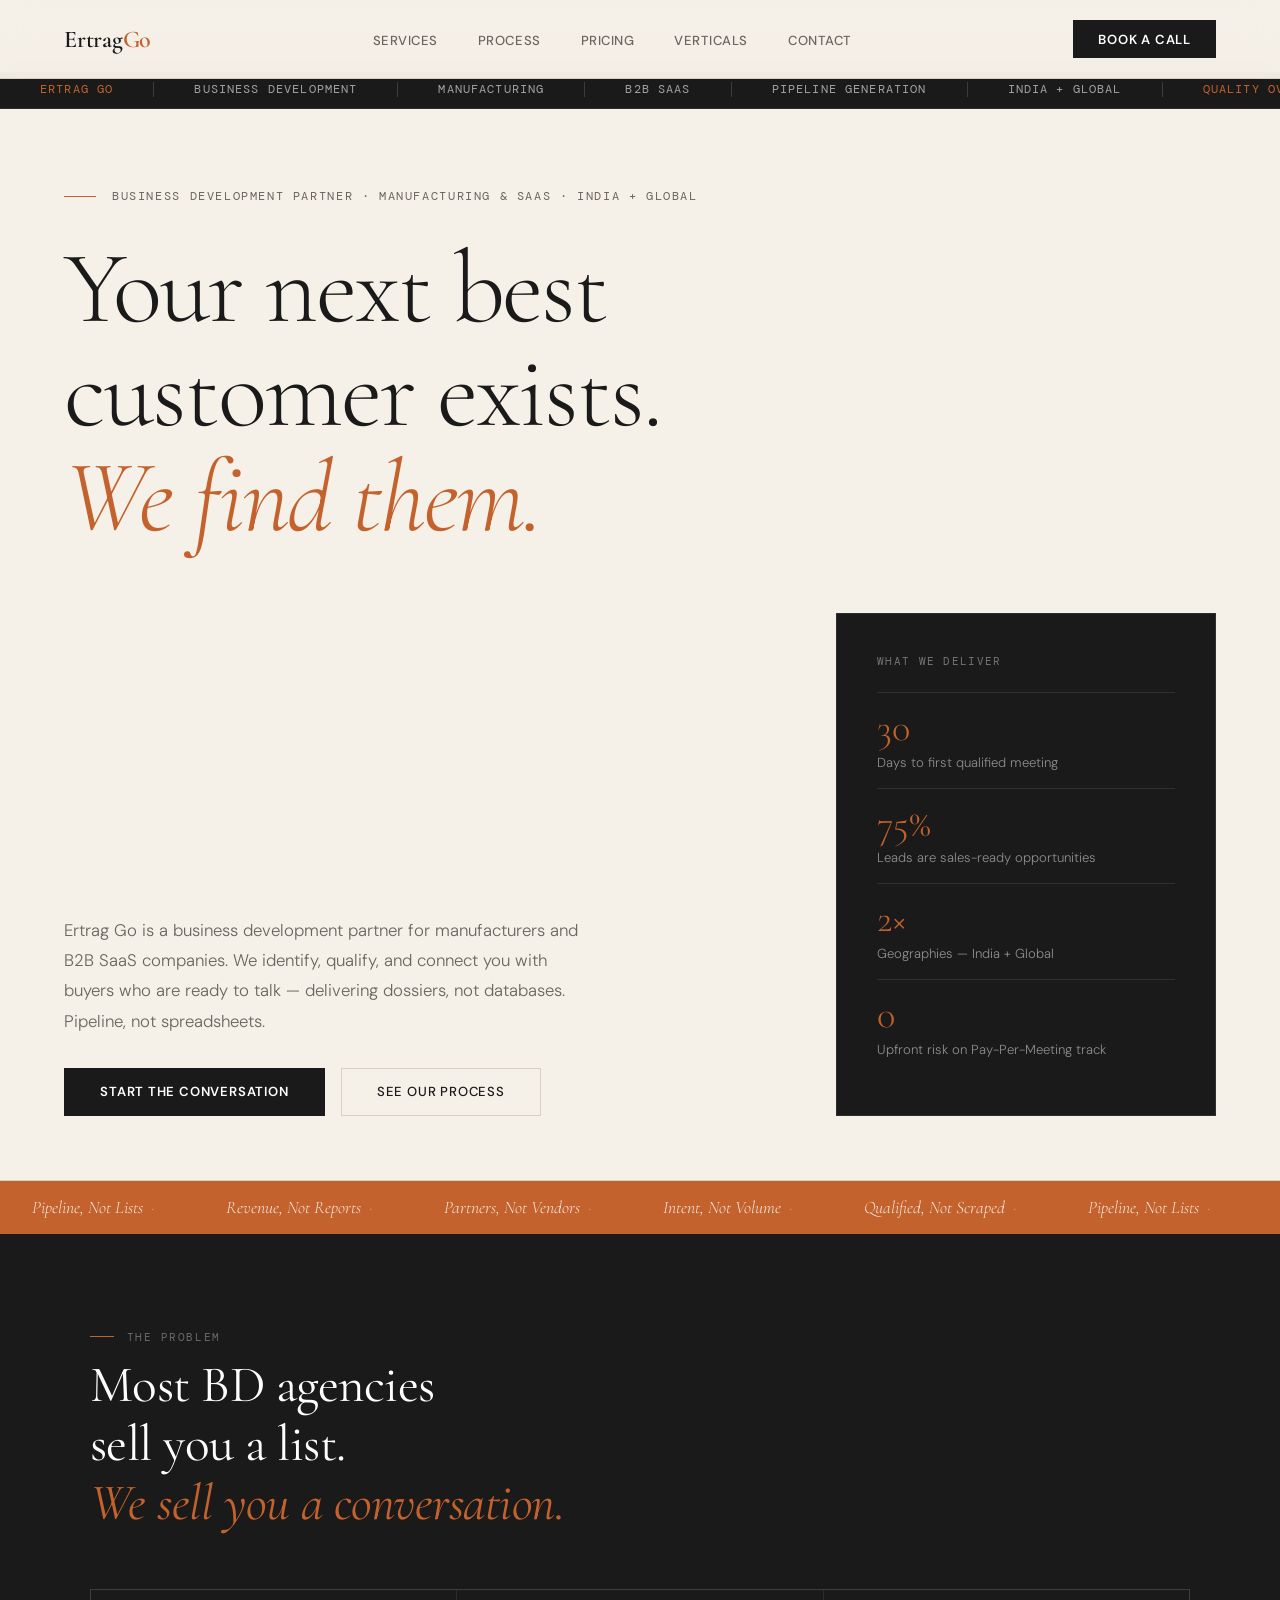
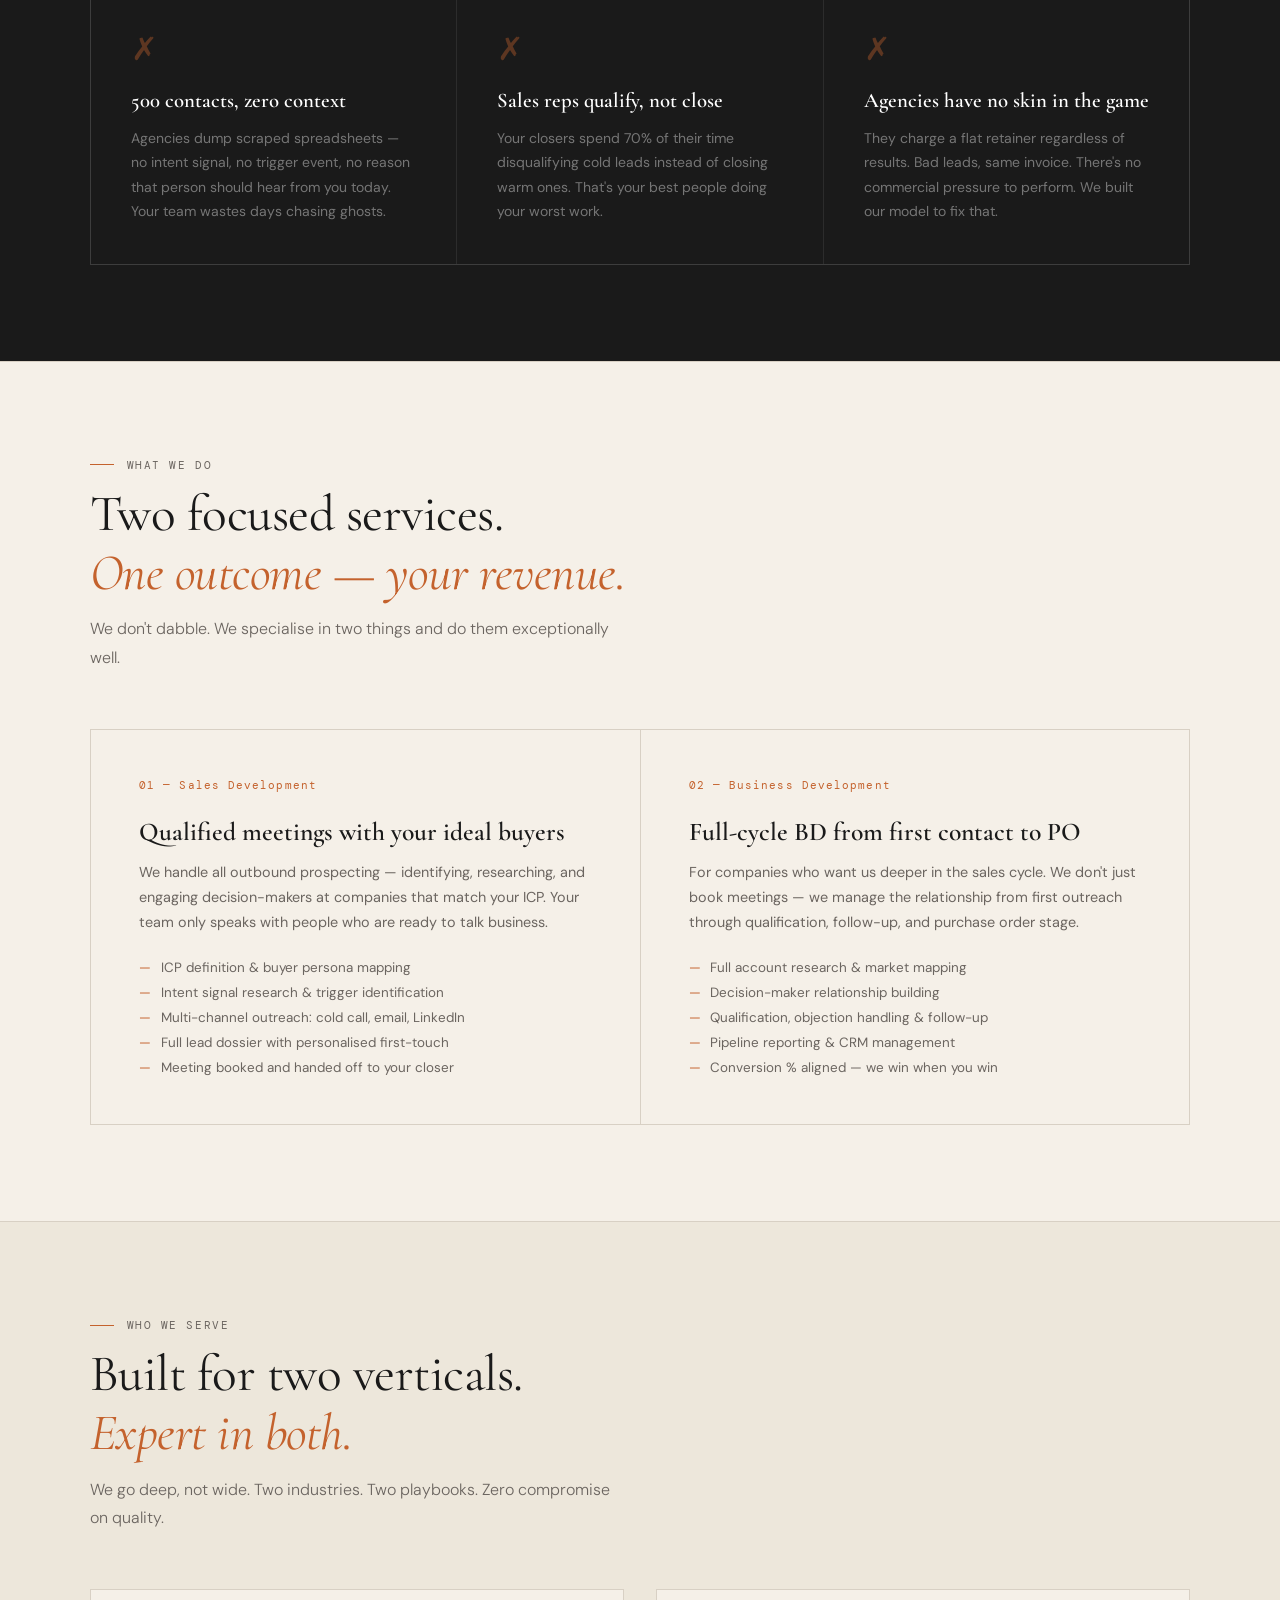
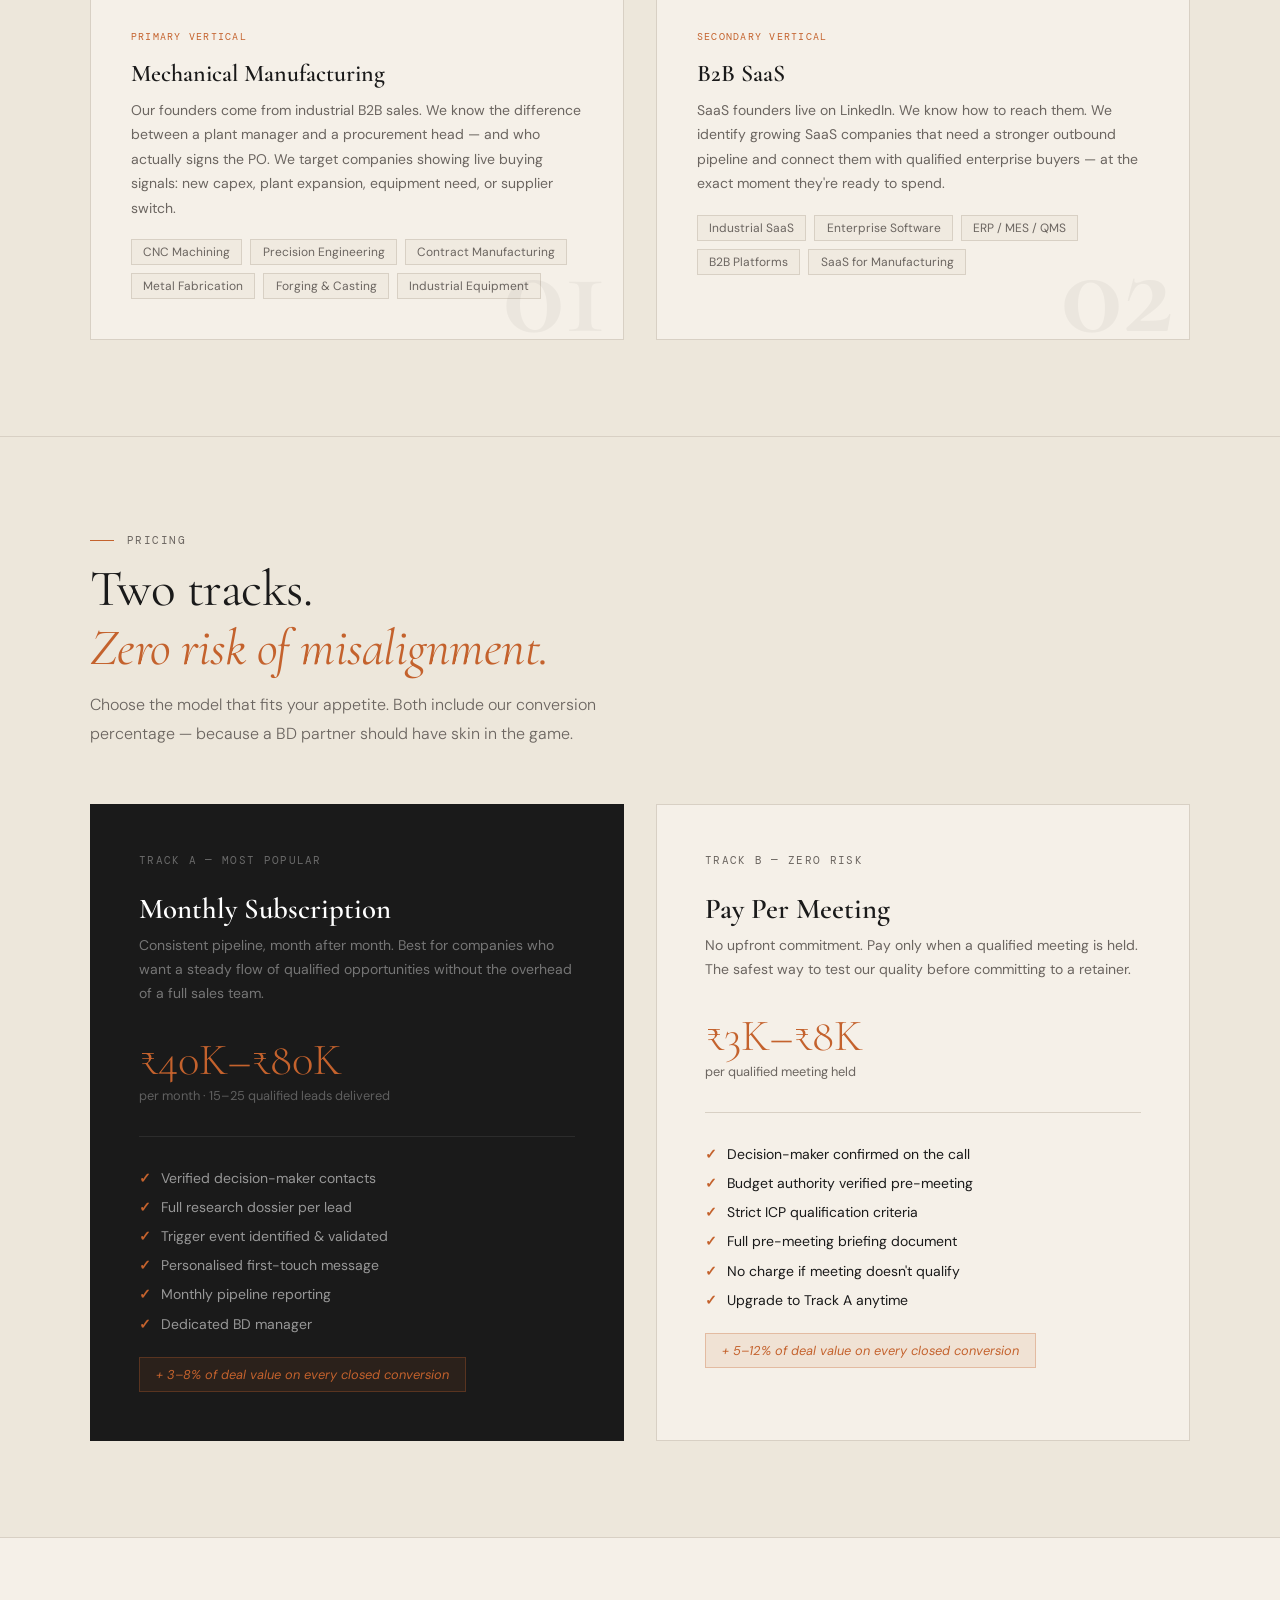
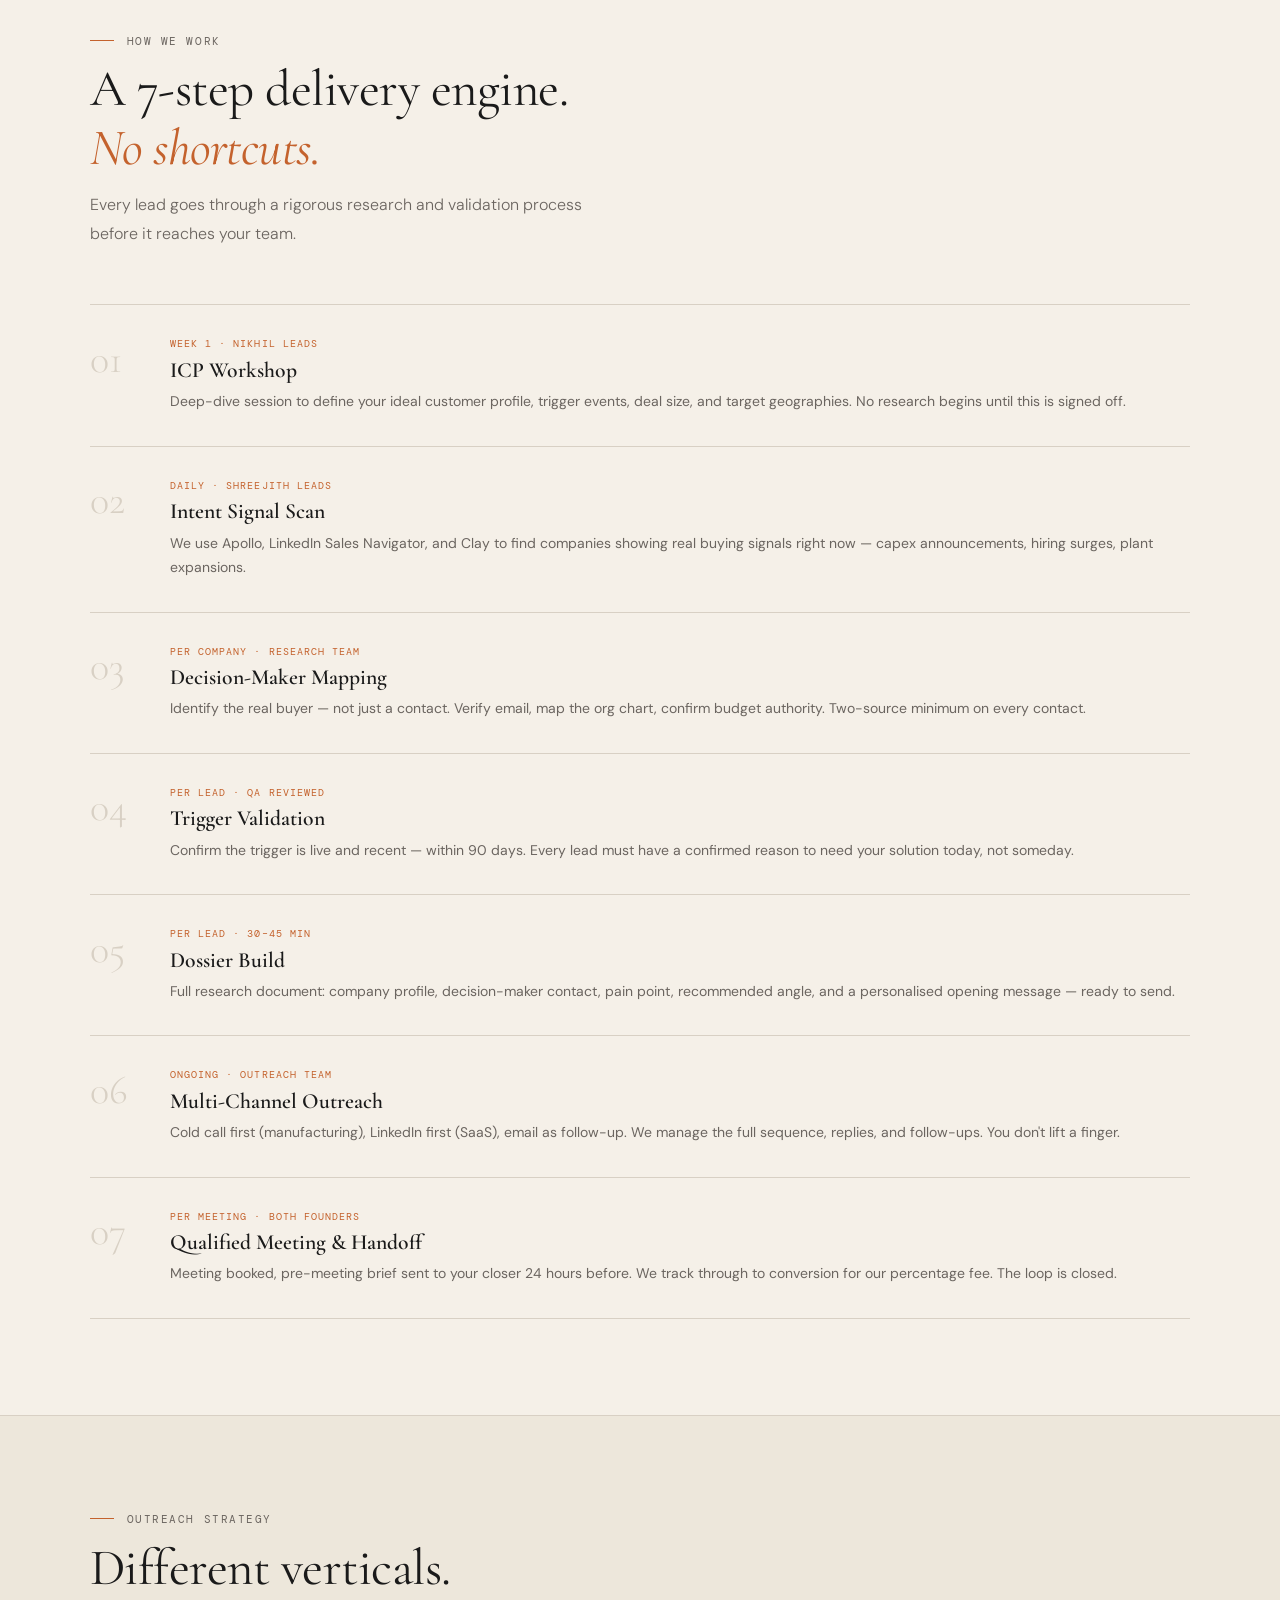
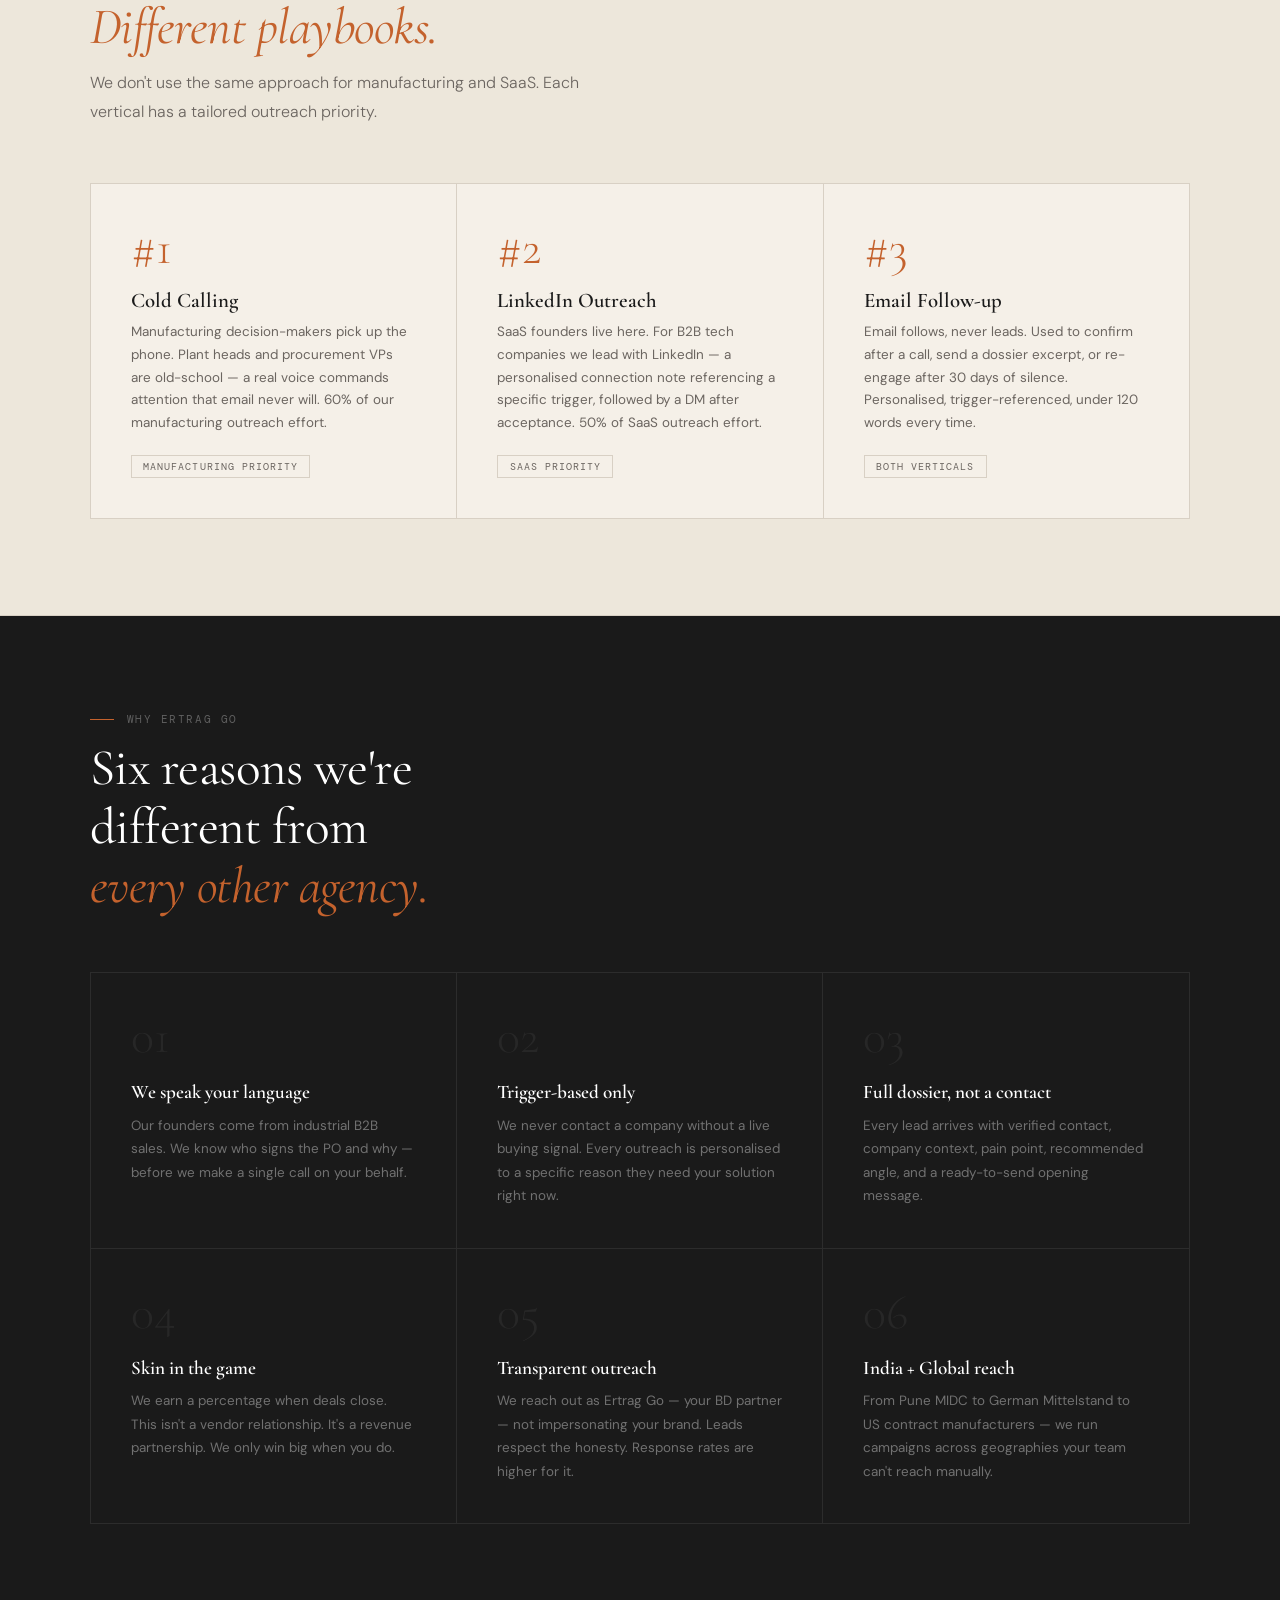
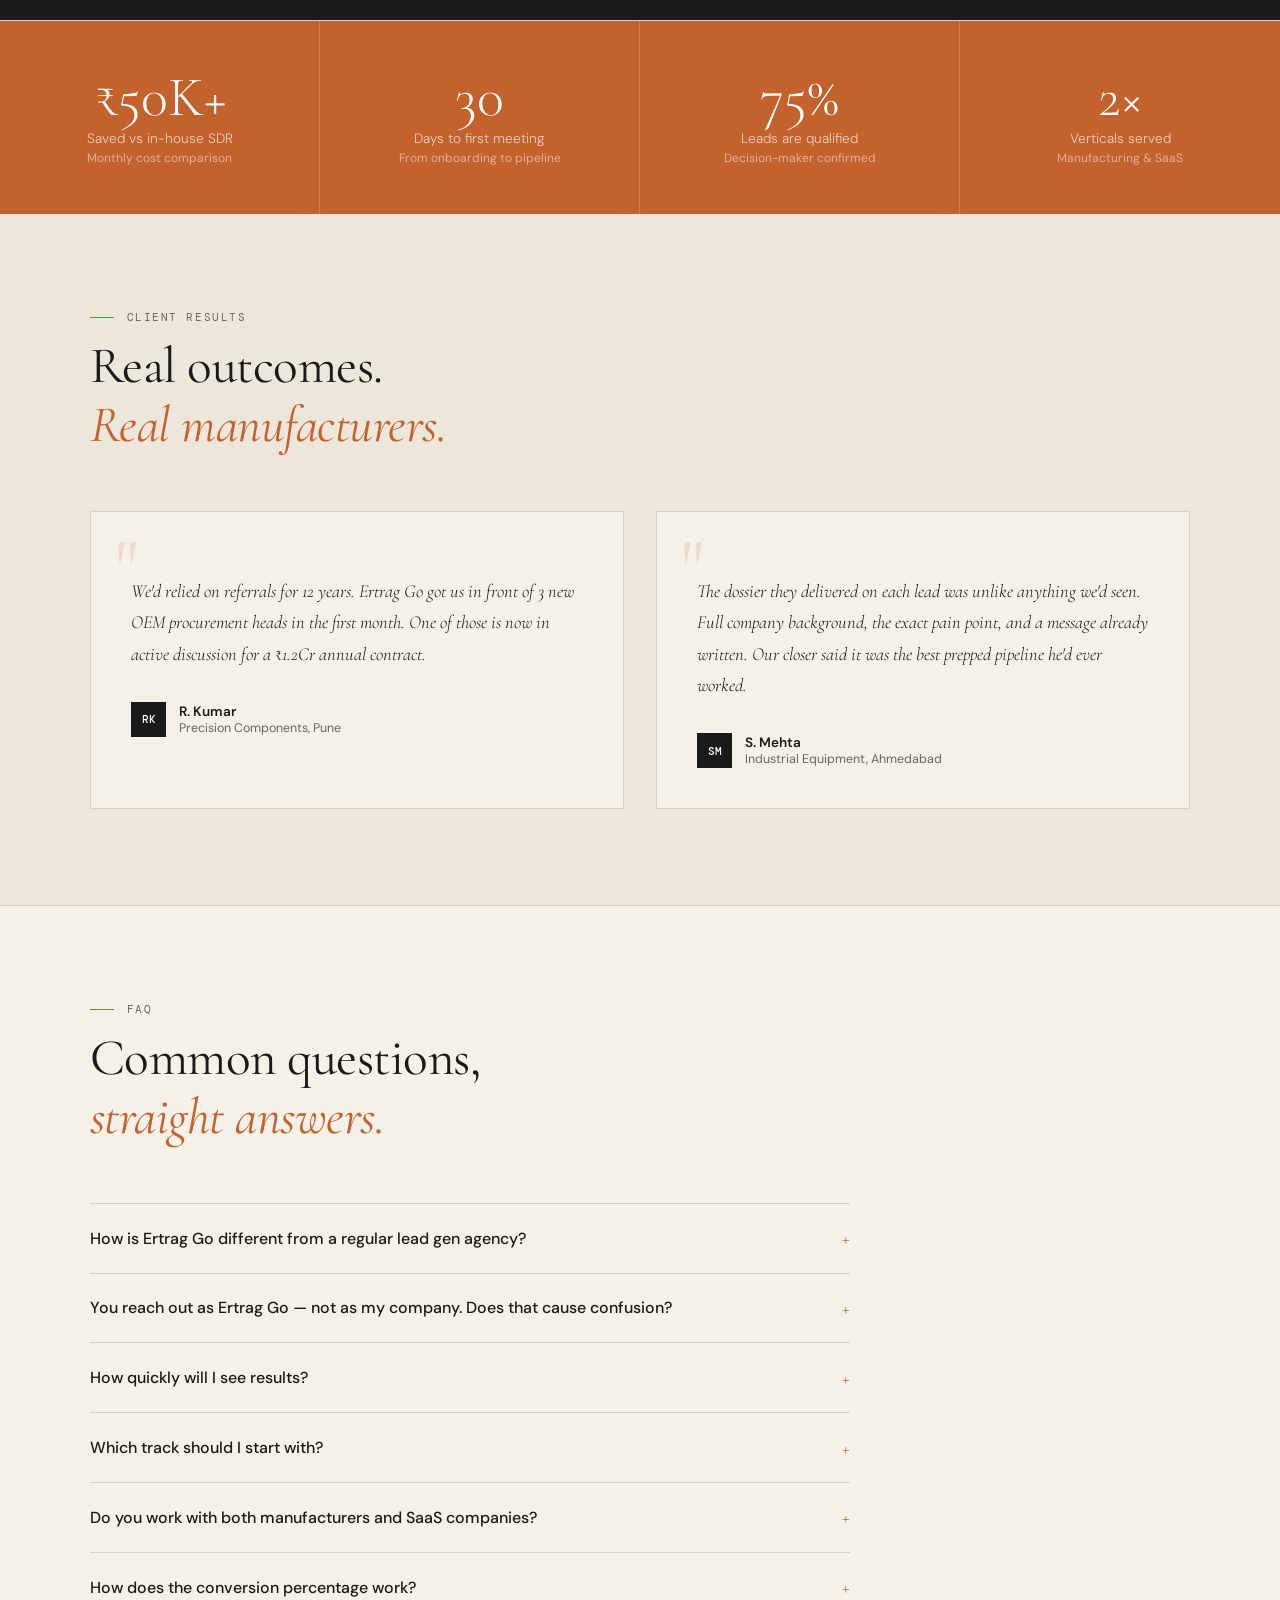
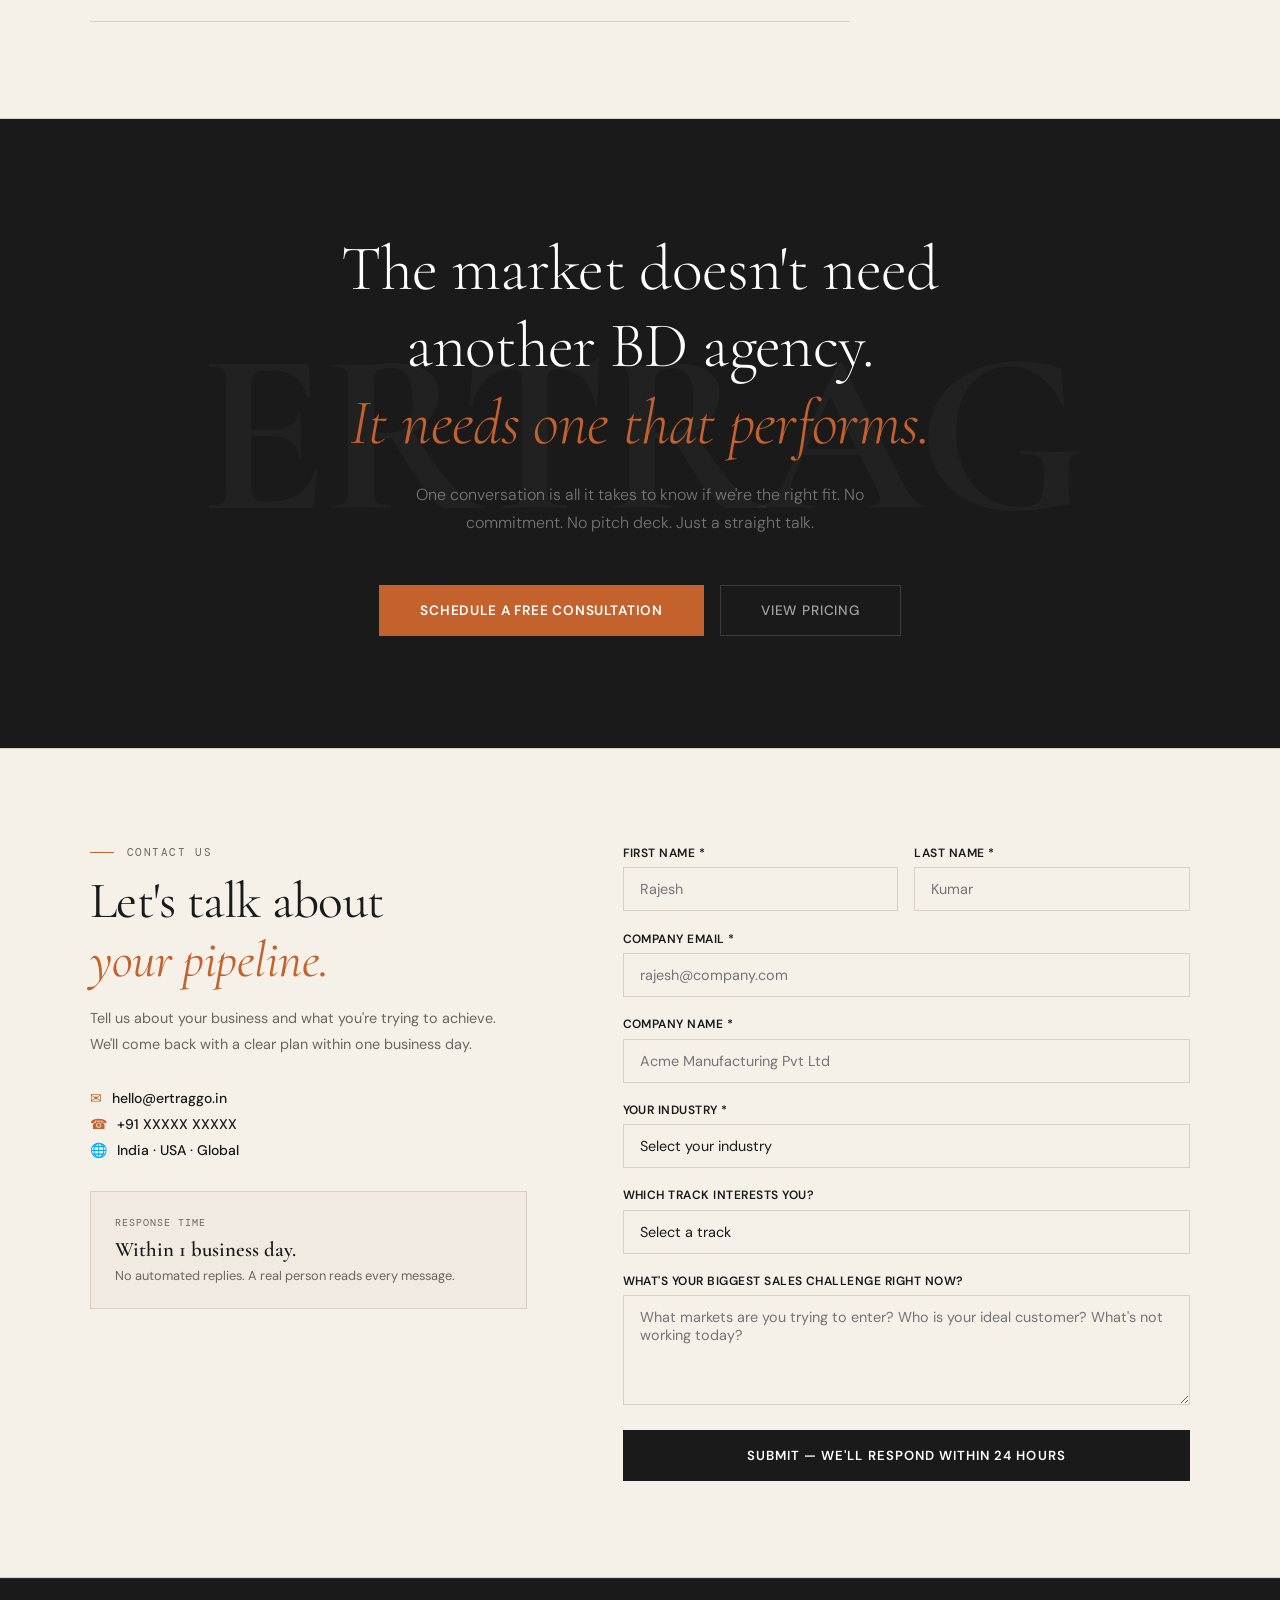
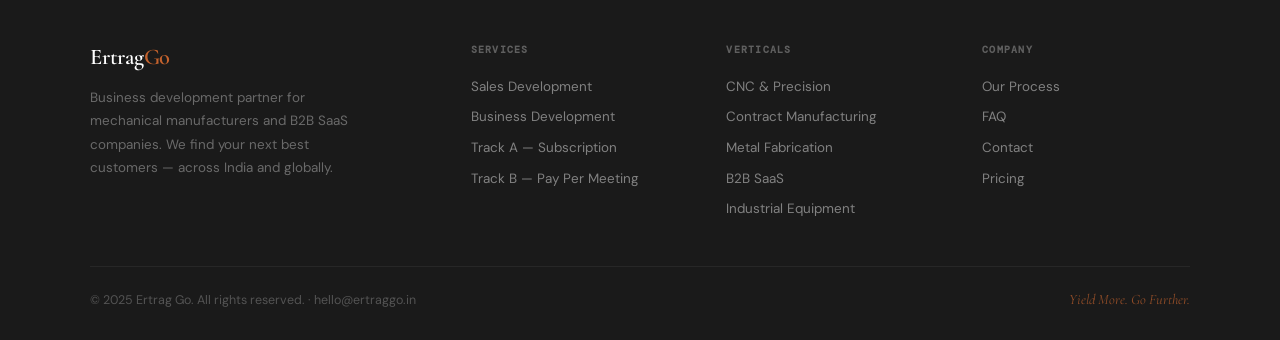
==== index.html @ ca28949e "Add files via upload" ====
<!DOCTYPE html>
<html lang="en">
<head>
<meta charset="UTF-8">
<meta name="viewport" content="width=device-width, initial-scale=1.0">
<title>Ertrag Go — Business Development Partner</title>
<link href="https://fonts.googleapis.com/css2?family=Cormorant+Garamond:ital,wght@0,300;0,400;0,600;0,700;1,300;1,400&family=DM+Sans:wght@300;400;500;600&family=DM+Mono:wght@400;500&display=swap" rel="stylesheet">
<style>
*,*::before,*::after{box-sizing:border-box;margin:0;padding:0}
:root{
  --black:#1A1A1A;
  --amber:#C4622D;
  --amber-lt:#D4753E;
  --cream:#F5F0E8;
  --cream-dk:#EDE7DB;
  --white:#FFFFFF;
  --mid:#6B6560;
  --border:#D8D0C4;
  --border-dk:#2E2E2E;
  --card:#F0EAE0;
}
html{scroll-behavior:smooth;font-size:16px}
body{font-family:'DM Sans',sans-serif;background:var(--cream);color:var(--black);overflow-x:hidden}

/* ── NAV ── */
nav{
  position:fixed;top:0;left:0;right:0;z-index:100;
  display:flex;align-items:center;justify-content:space-between;
  padding:1.25rem 4rem;
  background:rgba(245,240,232,0.96);
  backdrop-filter:blur(16px);
  border-bottom:1px solid var(--border);
}
.logo-mark{
  display:flex;align-items:baseline;gap:0;
  font-family:'Cormorant Garamond',serif;
  font-size:1.5rem;font-weight:600;color:var(--black);
  letter-spacing:-0.01em;text-decoration:none;
}
.logo-mark span{color:var(--amber)}
.nav-links{display:flex;gap:2.5rem;list-style:none}
.nav-links a{
  color:var(--mid);text-decoration:none;
  font-size:0.82rem;font-weight:500;letter-spacing:0.04em;
  text-transform:uppercase;transition:color .2s;
}
.nav-links a:hover{color:var(--black)}
.nav-cta{
  background:var(--black);color:var(--white);
  padding:0.6rem 1.5rem;
  text-decoration:none;font-size:0.82rem;font-weight:600;
  letter-spacing:0.06em;text-transform:uppercase;
  transition:background .2s;border:1px solid var(--black);
}
.nav-cta:hover{background:var(--amber);border-color:var(--amber)}

/* ── TICKER ── */
.ticker{
  background:var(--black);color:var(--white);
  padding:0.65rem 0;margin-top:72px;overflow:hidden;
  border-bottom:1px solid var(--border-dk);
}
.ticker-inner{
  display:flex;gap:0;white-space:nowrap;
  animation:ticker 28s linear infinite;
}
.ticker-item{
  font-family:'DM Mono',monospace;
  font-size:0.72rem;letter-spacing:0.1em;text-transform:uppercase;
  padding:0 2.5rem;color:rgba(255,255,255,0.6);
  border-right:1px solid rgba(255,255,255,0.15);
}
.ticker-item.accent{color:var(--amber)}
@keyframes ticker{from{transform:translateX(0)}to{transform:translateX(-50%)}}

/* ── HERO ── */
.hero{
  min-height:92vh;display:flex;flex-direction:column;justify-content:center;
  padding:5rem 4rem 4rem;position:relative;overflow:hidden;
  border-bottom:1px solid var(--border);
}
.hero-eyebrow{
  font-family:'DM Mono',monospace;
  font-size:0.72rem;letter-spacing:0.14em;text-transform:uppercase;
  color:var(--mid);margin-bottom:2rem;
  display:flex;align-items:center;gap:1rem;
}
.hero-eyebrow::before{content:'';width:2rem;height:1px;background:var(--amber);display:inline-block}
.hero-headline{
  font-family:'Cormorant Garamond',serif;
  font-size:clamp(3.5rem,8vw,7rem);
  font-weight:300;line-height:1.02;
  color:var(--black);letter-spacing:-0.02em;
  max-width:900px;margin-bottom:0;
}
.hero-headline em{
  font-style:italic;color:var(--amber);
}
.hero-headline strong{font-weight:600}
.hero-split{
  display:grid;grid-template-columns:1fr 380px;
  gap:4rem;align-items:flex-end;margin-top:4rem;
}
.hero-sub{
  font-size:1.05rem;color:var(--mid);
  line-height:1.8;font-weight:300;max-width:520px;
}
.hero-actions{display:flex;gap:1rem;flex-wrap:wrap;margin-top:2rem}
.btn-primary{
  background:var(--black);color:var(--white);
  padding:0.9rem 2.2rem;text-decoration:none;
  font-size:0.82rem;font-weight:600;letter-spacing:0.06em;
  text-transform:uppercase;transition:all .2s;
  border:1px solid var(--black);
}
.btn-primary:hover{background:var(--amber);border-color:var(--amber)}
.btn-ghost{
  color:var(--black);padding:0.9rem 2.2rem;
  text-decoration:none;font-size:0.82rem;font-weight:500;
  letter-spacing:0.06em;text-transform:uppercase;
  border:1px solid var(--border);transition:all .2s;
}
.btn-ghost:hover{border-color:var(--black)}
.hero-card{
  background:var(--black);padding:2.5rem;
  border:1px solid var(--border-dk);
}
.hero-card-label{
  font-family:'DM Mono',monospace;
  font-size:0.68rem;letter-spacing:0.12em;
  text-transform:uppercase;color:rgba(255,255,255,0.4);
  margin-bottom:1.5rem;
}
.hero-stat-item{border-top:1px solid rgba(255,255,255,0.1);padding:1rem 0}
.hero-stat-item:first-of-type{border-top:none;padding-top:0}
.stat-n{
  font-family:'Cormorant Garamond',serif;
  font-size:2.4rem;font-weight:300;color:var(--amber);
  line-height:1;display:block;margin-bottom:0.2rem;
}
.stat-l{font-size:0.82rem;color:rgba(255,255,255,0.5);font-weight:300}

/* ── MARQUEE DIVIDER ── */
.marquee-div{
  background:var(--amber);padding:1rem 0;overflow:hidden;
}
.marquee-inner{
  display:flex;gap:0;white-space:nowrap;
  animation:ticker 20s linear infinite;
}
.marquee-item{
  font-family:'Cormorant Garamond',serif;
  font-size:1.1rem;font-weight:300;font-style:italic;
  color:rgba(255,255,255,0.85);
  padding:0 2rem;
}
.marquee-sep{color:rgba(255,255,255,0.4);padding:0 0.5rem}

/* ── SECTION BASE ── */
section{padding:6rem 4rem;border-bottom:1px solid var(--border)}
.section-inner{max-width:1100px;margin:0 auto}
.section-label{
  font-family:'DM Mono',monospace;
  font-size:0.68rem;letter-spacing:0.14em;
  text-transform:uppercase;color:var(--mid);
  margin-bottom:0.8rem;display:flex;align-items:center;gap:0.8rem;
}
.section-label::before{content:'';width:1.5rem;height:1px;background:var(--amber);display:inline-block}
h2{
  font-family:'Cormorant Garamond',serif;
  font-size:clamp(2.2rem,4vw,3.4rem);
  font-weight:400;color:var(--black);
  line-height:1.15;letter-spacing:-0.01em;
}
h2 em{font-style:italic;color:var(--amber)}
.section-sub{
  font-size:1rem;color:var(--mid);line-height:1.8;
  font-weight:300;max-width:540px;margin-top:0.8rem;
}

/* ── PROBLEM ── */
.problem-bg{background:var(--black)}
.problem-bg h2{color:var(--white)}
.problem-bg .section-label{color:rgba(255,255,255,0.35)}
.problem-bg .section-sub{color:rgba(255,255,255,0.45)}
.problem-grid{
  display:grid;grid-template-columns:1fr 1fr 1fr;
  gap:1px;background:rgba(255,255,255,0.08);
  border:1px solid rgba(255,255,255,0.08);
  margin-top:3.5rem;
}
.problem-card{
  background:var(--black);padding:2.5rem;
  transition:background .2s;
}
.problem-card:hover{background:#222}
.problem-x{
  font-family:'Cormorant Garamond',serif;
  font-size:2rem;color:rgba(196,98,45,0.4);
  margin-bottom:1.2rem;display:block;
}
.problem-card h3{
  font-family:'Cormorant Garamond',serif;
  font-size:1.3rem;font-weight:600;color:var(--white);
  margin-bottom:0.8rem;
}
.problem-card p{font-size:0.875rem;color:rgba(255,255,255,0.4);line-height:1.75}

/* ── SERVICES ── */
.services-grid{
  display:grid;grid-template-columns:1fr 1fr;
  gap:1px;background:var(--border);
  border:1px solid var(--border);margin-top:3.5rem;
}
.service-card{
  background:var(--cream);padding:3rem;
  transition:background .2s;cursor:default;
}
.service-card:hover{background:var(--card)}
.svc-num{
  font-family:'DM Mono',monospace;
  font-size:0.68rem;color:var(--amber);
  letter-spacing:0.1em;margin-bottom:1.5rem;display:block;
}
.service-card h3{
  font-family:'Cormorant Garamond',serif;
  font-size:1.6rem;font-weight:600;color:var(--black);
  margin-bottom:0.8rem;
}
.service-card p{font-size:0.9rem;color:var(--mid);line-height:1.75;margin-bottom:1.5rem}
.svc-bullets{list-style:none;display:flex;flex-direction:column;gap:0.5rem}
.svc-bullets li{
  font-size:0.84rem;color:var(--mid);
  display:flex;gap:0.6rem;align-items:flex-start;
}
.svc-bullets li::before{content:'—';color:var(--amber);flex-shrink:0}

/* ── PRICING ── */
.pricing-bg{background:var(--cream-dk)}
.pricing-grid{
  display:grid;grid-template-columns:1fr 1fr;
  gap:2rem;margin-top:3.5rem;
}
.pricing-card{
  border:1px solid var(--border);padding:3rem;
  background:var(--cream);position:relative;
}
.pricing-card.dark{background:var(--black);border-color:var(--black)}
.pricing-label{
  font-family:'DM Mono',monospace;
  font-size:0.68rem;letter-spacing:0.12em;
  text-transform:uppercase;color:var(--mid);
  margin-bottom:1.5rem;display:block;
}
.pricing-card.dark .pricing-label{color:rgba(255,255,255,0.35)}
.pricing-card h3{
  font-family:'Cormorant Garamond',serif;
  font-size:1.8rem;font-weight:600;color:var(--black);
  margin-bottom:0.5rem;
}
.pricing-card.dark h3{color:var(--white)}
.pricing-desc{font-size:0.875rem;color:var(--mid);line-height:1.7;margin-bottom:2rem}
.pricing-card.dark .pricing-desc{color:rgba(255,255,255,0.4)}
.pricing-amt{
  font-family:'Cormorant Garamond',serif;
  font-size:2.8rem;font-weight:300;color:var(--amber);
  margin-bottom:0.25rem;line-height:1;
}
.pricing-unit{font-size:0.8rem;color:var(--mid);margin-bottom:2rem}
.pricing-card.dark .pricing-unit{color:rgba(255,255,255,0.3)}
.pricing-hr{height:1px;background:var(--border);margin:2rem 0}
.pricing-card.dark .pricing-hr{background:rgba(255,255,255,0.08)}
.pricing-features{list-style:none;display:flex;flex-direction:column;gap:0.7rem}
.pricing-features li{
  font-size:0.875rem;display:flex;align-items:flex-start;gap:0.6rem;
  color:var(--black);
}
.pricing-card.dark .pricing-features li{color:rgba(255,255,255,0.55)}
.pricing-features li::before{content:'✓';color:var(--amber);font-weight:700;flex-shrink:0}
.conversion-pill{
  display:inline-block;margin-top:1.5rem;
  padding:0.5rem 1rem;background:rgba(196,98,45,0.1);
  border:1px solid rgba(196,98,45,0.3);
  font-size:0.8rem;color:var(--amber);font-style:italic;
}

/* ── PROCESS ── */
.process-list{margin-top:3.5rem}
.process-item{
  display:grid;grid-template-columns:80px 1fr;
  gap:0;border-top:1px solid var(--border);
  padding:2rem 0;align-items:start;
  transition:background .2s;
}
.process-item:last-child{border-bottom:1px solid var(--border)}
.process-n{
  font-family:'Cormorant Garamond',serif;
  font-size:2.5rem;font-weight:300;color:var(--border);
  line-height:1;padding-top:0.1rem;
}
.process-content h3{
  font-family:'Cormorant Garamond',serif;
  font-size:1.35rem;font-weight:600;color:var(--black);
  margin-bottom:0.4rem;
}
.process-content p{font-size:0.875rem;color:var(--mid);line-height:1.75}
.process-meta{
  font-family:'DM Mono',monospace;
  font-size:0.65rem;letter-spacing:0.1em;text-transform:uppercase;
  color:var(--amber);margin-bottom:0.4rem;display:block;
}

/* ── WHY ── */
.why-bg{background:var(--black)}
.why-grid{
  display:grid;grid-template-columns:repeat(3,1fr);
  gap:0;margin-top:3.5rem;
  border:1px solid rgba(255,255,255,0.08);
}
.why-card{
  padding:2.5rem;border-right:1px solid rgba(255,255,255,0.08);
  border-bottom:1px solid rgba(255,255,255,0.08);
}
.why-card:nth-child(3n){border-right:none}
.why-card:nth-child(n+4){border-bottom:none}
.why-n{
  font-family:'Cormorant Garamond',serif;
  font-size:3rem;font-weight:300;color:rgba(255,255,255,0.06);
  line-height:1;margin-bottom:1.2rem;display:block;
}
.why-card h3{
  font-family:'Cormorant Garamond',serif;
  font-size:1.2rem;font-weight:600;color:var(--white);
  margin-bottom:0.6rem;
}
.why-card p{font-size:0.84rem;color:rgba(255,255,255,0.38);line-height:1.75}

/* ── VERTICALS ── */
.verticals-grid{
  display:grid;grid-template-columns:repeat(2,1fr);
  gap:2rem;margin-top:3.5rem;
}
.vertical-card{
  border:1px solid var(--border);padding:2.5rem;
  background:var(--cream);position:relative;overflow:hidden;
}
.v-tag{
  font-family:'DM Mono',monospace;
  font-size:0.65rem;letter-spacing:0.12em;text-transform:uppercase;
  color:var(--amber);margin-bottom:1rem;display:block;
}
.vertical-card h3{
  font-family:'Cormorant Garamond',serif;
  font-size:1.5rem;font-weight:600;color:var(--black);
  margin-bottom:0.6rem;
}
.vertical-card p{font-size:0.875rem;color:var(--mid);line-height:1.75;margin-bottom:1.2rem}
.v-industries{display:flex;flex-wrap:wrap;gap:0.5rem}
.v-pill{
  font-size:0.75rem;color:var(--mid);
  background:var(--card);padding:0.25rem 0.7rem;
  border:1px solid var(--border);
}
.v-bg-num{
  position:absolute;bottom:-1rem;right:1rem;
  font-family:'Cormorant Garamond',serif;
  font-size:8rem;font-weight:700;color:rgba(0,0,0,0.04);
  line-height:1;pointer-events:none;user-select:none;
}

/* ── STATS ── */
.stats-bg{background:var(--amber)}
.stats-grid{
  display:grid;grid-template-columns:repeat(4,1fr);
  gap:0;
}
.stat-card{
  padding:3rem 2.5rem;border-right:1px solid rgba(255,255,255,0.2);
  text-align:center;
}
.stat-card:last-child{border-right:none}
.big-n{
  font-family:'Cormorant Garamond',serif;
  font-size:3.5rem;font-weight:300;color:var(--white);
  display:block;margin-bottom:0.3rem;line-height:1;
}
.stat-label-w{font-size:0.85rem;color:rgba(255,255,255,0.7);font-weight:300}
.stat-sub-w{font-size:0.75rem;color:rgba(255,255,255,0.5);margin-top:0.2rem}

/* ── OUTREACH ── */
.outreach-grid{
  display:grid;grid-template-columns:repeat(3,1fr);
  gap:1px;background:var(--border);
  border:1px solid var(--border);margin-top:3.5rem;
}
.outreach-card{
  background:var(--cream);padding:2.5rem;
}
.o-rank{
  font-family:'Cormorant Garamond',serif;
  font-size:3rem;font-weight:300;color:var(--amber);
  line-height:1;margin-bottom:1rem;display:block;
}
.outreach-card h3{
  font-family:'Cormorant Garamond',serif;
  font-size:1.3rem;font-weight:600;color:var(--black);
  margin-bottom:0.5rem;
}
.outreach-card p{font-size:0.84rem;color:var(--mid);line-height:1.7;margin-bottom:1.2rem}
.o-tag{
  display:inline-block;
  font-family:'DM Mono',monospace;font-size:0.65rem;
  letter-spacing:0.1em;text-transform:uppercase;
  padding:0.25rem 0.7rem;border:1px solid var(--border);
  color:var(--mid);margin-top:auto;
}

/* ── TESTIMONIALS ── */
.testi-bg{background:var(--cream-dk)}
.testi-grid{
  display:grid;grid-template-columns:1fr 1fr;
  gap:2rem;margin-top:3.5rem;
}
.testi-card{
  background:var(--cream);border:1px solid var(--border);
  padding:2.5rem;position:relative;
}
.quote-mark{
  font-family:'Cormorant Garamond',serif;
  font-size:5rem;color:var(--amber);opacity:0.15;
  position:absolute;top:1rem;left:1.5rem;
  line-height:1;pointer-events:none;
}
.testi-text{
  font-family:'Cormorant Garamond',serif;
  font-size:1.15rem;font-weight:300;font-style:italic;
  color:var(--black);line-height:1.7;
  padding-top:1.5rem;
}
.testi-author{margin-top:2rem;display:flex;align-items:center;gap:0.8rem}
.author-init{
  width:2.2rem;height:2.2rem;
  background:var(--black);color:var(--white);
  display:flex;align-items:center;justify-content:center;
  font-family:'DM Mono',monospace;font-size:0.7rem;font-weight:500;
}
.author-name{font-size:0.85rem;font-weight:600;color:var(--black)}
.author-co{font-size:0.78rem;color:var(--mid)}

/* ── FAQ ── */
.faq-list{margin-top:3.5rem;max-width:760px}
details.faq{border-top:1px solid var(--border)}
details.faq:last-of-type{border-bottom:1px solid var(--border)}
summary.faq-q{
  padding:1.4rem 0;font-size:1rem;font-weight:500;
  color:var(--black);cursor:pointer;
  display:flex;justify-content:space-between;align-items:center;
  list-style:none;gap:1rem;
}
summary.faq-q::-webkit-details-marker{display:none}
summary.faq-q::after{
  content:'+';font-size:1.2rem;color:var(--amber);flex-shrink:0;
  font-family:'Cormorant Garamond',serif;font-weight:300;
}
details[open] summary.faq-q::after{content:'−'}
.faq-a{font-size:0.875rem;color:var(--mid);line-height:1.8;padding-bottom:1.5rem}

/* ── CTA ── */
.cta-section{
  background:var(--black);padding:7rem 4rem;
  text-align:center;position:relative;overflow:hidden;
}
.cta-section::before{
  content:'ERTRAG';
  font-family:'Cormorant Garamond',serif;
  font-size:clamp(8rem,18vw,20rem);font-weight:700;
  color:rgba(255,255,255,0.03);
  position:absolute;top:50%;left:50%;
  transform:translate(-50%,-50%);
  white-space:nowrap;pointer-events:none;letter-spacing:-0.02em;
}
.cta-section h2{
  font-family:'Cormorant Garamond',serif;
  font-size:clamp(2.5rem,5vw,4rem);
  font-weight:300;color:var(--white);
  line-height:1.2;position:relative;
}
.cta-section h2 em{color:var(--amber);font-style:italic}
.cta-sub{
  font-size:1rem;color:rgba(255,255,255,0.4);
  margin:1.2rem auto 0;max-width:500px;
  font-weight:300;line-height:1.75;position:relative;
}
.cta-actions{
  display:flex;justify-content:center;gap:1rem;
  margin-top:3rem;flex-wrap:wrap;position:relative;
}
.btn-amber{
  background:var(--amber);color:var(--white);
  padding:1rem 2.5rem;text-decoration:none;
  font-size:0.85rem;font-weight:600;letter-spacing:0.06em;
  text-transform:uppercase;transition:background .2s;
  border:1px solid var(--amber);
}
.btn-amber:hover{background:var(--amber-lt);border-color:var(--amber-lt)}
.btn-ghost-w{
  color:rgba(255,255,255,0.6);padding:1rem 2.5rem;
  text-decoration:none;font-size:0.85rem;font-weight:500;
  letter-spacing:0.06em;text-transform:uppercase;
  border:1px solid rgba(255,255,255,0.15);transition:all .2s;
}
.btn-ghost-w:hover{border-color:rgba(255,255,255,0.4);color:var(--white)}

/* ── CONTACT ── */
.contact-section{padding:6rem 4rem}
.contact-grid{display:grid;grid-template-columns:1fr 1.3fr;gap:6rem;max-width:1100px;margin:0 auto}
.contact-info h2{margin-bottom:1rem}
.contact-info p{font-size:0.9rem;color:var(--mid);line-height:1.8;margin-bottom:2rem}
.contact-detail{
  display:flex;align-items:center;gap:0.6rem;
  font-size:0.875rem;color:var(--black);
  margin-bottom:0.5rem;font-weight:500;
  text-decoration:none;
}
.contact-detail span{color:var(--amber)}
.form-group{margin-bottom:1.2rem}
.form-group label{
  display:block;font-size:0.75rem;font-weight:600;
  color:var(--black);margin-bottom:0.4rem;
  letter-spacing:0.04em;text-transform:uppercase;
}
.form-group input,
.form-group select,
.form-group textarea{
  width:100%;padding:0.75rem 1rem;
  border:1px solid var(--border);background:var(--cream);
  font-family:'DM Sans',sans-serif;font-size:0.9rem;
  color:var(--black);outline:none;
  transition:border-color .2s;border-radius:0;
  appearance:none;
}
.form-group input:focus,
.form-group select:focus,
.form-group textarea:focus{border-color:var(--amber)}
.form-row{display:grid;grid-template-columns:1fr 1fr;gap:1rem}
.form-group textarea{resize:vertical;min-height:110px}
.form-submit{
  width:100%;padding:1rem;
  background:var(--black);color:var(--white);
  border:1px solid var(--black);
  font-family:'DM Sans',sans-serif;
  font-size:0.82rem;font-weight:600;
  letter-spacing:0.08em;text-transform:uppercase;
  cursor:pointer;transition:all .2s;
}
.form-submit:hover{background:var(--amber);border-color:var(--amber)}

/* ── FOOTER ── */
footer{
  background:var(--black);
  border-top:1px solid var(--border-dk);
  padding:4rem 4rem 2rem;
}
.footer-grid{display:grid;grid-template-columns:1.6fr 1fr 1fr 1fr;gap:3rem;max-width:1100px;margin:0 auto}
.footer-brand .logo-mark{color:var(--white);font-size:1.4rem}
.footer-brand p{font-size:0.84rem;color:rgba(255,255,255,0.35);line-height:1.75;margin-top:1rem;max-width:260px}
.footer-col h4{
  font-family:'DM Mono',monospace;
  font-size:0.65rem;letter-spacing:0.12em;text-transform:uppercase;
  color:rgba(255,255,255,0.3);margin-bottom:1.2rem;
}
.footer-col ul{list-style:none;display:flex;flex-direction:column;gap:0.6rem}
.footer-col a{color:rgba(255,255,255,0.45);text-decoration:none;font-size:0.84rem;transition:color .2s}
.footer-col a:hover{color:var(--white)}
.footer-bottom{
  max-width:1100px;margin:3rem auto 0;
  padding-top:1.5rem;border-top:1px solid rgba(255,255,255,0.06);
  display:flex;justify-content:space-between;align-items:center;
}
.footer-bottom p{font-size:0.78rem;color:rgba(255,255,255,0.25)}
.footer-tagline{
  font-family:'Cormorant Garamond',serif;
  font-size:0.9rem;font-style:italic;color:var(--amber);
  opacity:0.7;
}

/* ── RESPONSIVE ── */
@media(max-width:900px){
  nav{padding:1rem 1.5rem}
  .nav-links{display:none}
  section,.hero,.cta-section,.contact-section,footer{padding-left:1.5rem;padding-right:1.5rem}
  .hero-split,.services-grid,.pricing-grid,.outreach-grid,.testi-grid,.verticals-grid,.contact-grid{grid-template-columns:1fr}
  .why-grid,.problem-grid{grid-template-columns:1fr}
  .stats-grid{grid-template-columns:1fr 1fr}
  .footer-grid{grid-template-columns:1fr 1fr}
  .form-row{grid-template-columns:1fr}
  .hero-headline{font-size:clamp(2.5rem,10vw,4rem)}
}

/* ── SCROLL ANIMATIONS ── */
.reveal{opacity:0;transform:translateY(20px);transition:opacity .7s ease,transform .7s ease}
.reveal.visible{opacity:1;transform:none}
</style>
</head>
<body>

<!-- NAV -->
<nav>
  <a class="logo-mark" href="#">Ertrag<span>Go</span></a>
  <ul class="nav-links">
    <li><a href="#services">Services</a></li>
    <li><a href="#process">Process</a></li>
    <li><a href="#pricing">Pricing</a></li>
    <li><a href="#verticals">Verticals</a></li>
    <li><a href="#contact">Contact</a></li>
  </ul>
  <a href="#contact" class="nav-cta">Book a Call</a>
</nav>

<!-- TICKER -->
<div class="ticker">
  <div class="ticker-inner" aria-hidden="true">
    <span class="ticker-item accent">Ertrag Go</span>
    <span class="ticker-item">Business Development</span>
    <span class="ticker-item">Manufacturing</span>
    <span class="ticker-item">B2B SaaS</span>
    <span class="ticker-item">Pipeline Generation</span>
    <span class="ticker-item">India + Global</span>
    <span class="ticker-item accent">Quality over Quantity</span>
    <span class="ticker-item">Qualified Meetings</span>
    <span class="ticker-item">Intent-Verified Leads</span>
    <span class="ticker-item">Revenue Partners</span>
    <span class="ticker-item accent">Ertrag Go</span>
    <span class="ticker-item">Business Development</span>
    <span class="ticker-item">Manufacturing</span>
    <span class="ticker-item">B2B SaaS</span>
    <span class="ticker-item">Pipeline Generation</span>
    <span class="ticker-item">India + Global</span>
    <span class="ticker-item accent">Quality over Quantity</span>
    <span class="ticker-item">Qualified Meetings</span>
    <span class="ticker-item">Intent-Verified Leads</span>
    <span class="ticker-item">Revenue Partners</span>
  </div>
</div>

<!-- HERO -->
<section class="hero" id="home">
  <div class="hero-eyebrow">Business Development Partner · Manufacturing & SaaS · India + Global</div>
  <h1 class="hero-headline">
    Your next best<br>
    customer exists.<br>
    <em>We find them.</em>
  </h1>
  <div class="hero-split">
    <div>
      <p class="hero-sub">Ertrag Go is a business development partner for manufacturers and B2B SaaS companies. We identify, qualify, and connect you with buyers who are ready to talk — delivering dossiers, not databases. Pipeline, not spreadsheets.</p>
      <div class="hero-actions">
        <a href="#contact" class="btn-primary">Start the Conversation</a>
        <a href="#process" class="btn-ghost">See Our Process</a>
      </div>
    </div>
    <div class="hero-card">
      <div class="hero-card-label">What we deliver</div>
      <div class="hero-stat-item">
        <span class="stat-n">30</span>
        <span class="stat-l">Days to first qualified meeting</span>
      </div>
      <div class="hero-stat-item">
        <span class="stat-n">75%</span>
        <span class="stat-l">Leads are sales-ready opportunities</span>
      </div>
      <div class="hero-stat-item">
        <span class="stat-n">2×</span>
        <span class="stat-l">Geographies — India + Global</span>
      </div>
      <div class="hero-stat-item">
        <span class="stat-n">0</span>
        <span class="stat-l">Upfront risk on Pay-Per-Meeting track</span>
      </div>
    </div>
  </div>
</section>

<!-- MARQUEE -->
<div class="marquee-div" aria-hidden="true">
  <div class="marquee-inner">
    <span class="marquee-item">Pipeline, Not Lists<span class="marquee-sep">·</span></span>
    <span class="marquee-item">Revenue, Not Reports<span class="marquee-sep">·</span></span>
    <span class="marquee-item">Partners, Not Vendors<span class="marquee-sep">·</span></span>
    <span class="marquee-item">Intent, Not Volume<span class="marquee-sep">·</span></span>
    <span class="marquee-item">Qualified, Not Scraped<span class="marquee-sep">·</span></span>
    <span class="marquee-item">Pipeline, Not Lists<span class="marquee-sep">·</span></span>
    <span class="marquee-item">Revenue, Not Reports<span class="marquee-sep">·</span></span>
    <span class="marquee-item">Partners, Not Vendors<span class="marquee-sep">·</span></span>
    <span class="marquee-item">Intent, Not Volume<span class="marquee-sep">·</span></span>
    <span class="marquee-item">Qualified, Not Scraped<span class="marquee-sep">·</span></span>
  </div>
</div>

<!-- PROBLEM -->
<section class="problem-bg">
  <div class="section-inner reveal">
    <div class="section-label">The Problem</div>
    <h2>Most BD agencies<br>sell you a list.<br><em>We sell you a conversation.</em></h2>
    <div class="problem-grid" style="margin-top:3.5rem">
      <div class="problem-card">
        <span class="problem-x">✗</span>
        <h3>500 contacts, zero context</h3>
        <p>Agencies dump scraped spreadsheets — no intent signal, no trigger event, no reason that person should hear from you today. Your team wastes days chasing ghosts.</p>
      </div>
      <div class="problem-card">
        <span class="problem-x">✗</span>
        <h3>Sales reps qualify, not close</h3>
        <p>Your closers spend 70% of their time disqualifying cold leads instead of closing warm ones. That's your best people doing your worst work.</p>
      </div>
      <div class="problem-card">
        <span class="problem-x">✗</span>
        <h3>Agencies have no skin in the game</h3>
        <p>They charge a flat retainer regardless of results. Bad leads, same invoice. There's no commercial pressure to perform. We built our model to fix that.</p>
      </div>
    </div>
  </div>
</section>

<!-- SERVICES -->
<section id="services">
  <div class="section-inner reveal">
    <div class="section-label">What We Do</div>
    <h2>Two focused services.<br><em>One outcome — your revenue.</em></h2>
    <p class="section-sub">We don't dabble. We specialise in two things and do them exceptionally well.</p>
    <div class="services-grid">
      <div class="service-card">
        <span class="svc-num">01 — Sales Development</span>
        <h3>Qualified meetings with your ideal buyers</h3>
        <p>We handle all outbound prospecting — identifying, researching, and engaging decision-makers at companies that match your ICP. Your team only speaks with people who are ready to talk business.</p>
        <ul class="svc-bullets">
          <li>ICP definition & buyer persona mapping</li>
          <li>Intent signal research & trigger identification</li>
          <li>Multi-channel outreach: cold call, email, LinkedIn</li>
          <li>Full lead dossier with personalised first-touch</li>
          <li>Meeting booked and handed off to your closer</li>
        </ul>
      </div>
      <div class="service-card">
        <span class="svc-num">02 — Business Development</span>
        <h3>Full-cycle BD from first contact to PO</h3>
        <p>For companies who want us deeper in the sales cycle. We don't just book meetings — we manage the relationship from first outreach through qualification, follow-up, and purchase order stage.</p>
        <ul class="svc-bullets">
          <li>Full account research & market mapping</li>
          <li>Decision-maker relationship building</li>
          <li>Qualification, objection handling & follow-up</li>
          <li>Pipeline reporting & CRM management</li>
          <li>Conversion % aligned — we win when you win</li>
        </ul>
      </div>
    </div>
  </div>
</section>

<!-- VERTICALS -->
<section id="verticals" style="background:var(--cream-dk)">
  <div class="section-inner reveal">
    <div class="section-label">Who We Serve</div>
    <h2>Built for two verticals.<br><em>Expert in both.</em></h2>
    <p class="section-sub">We go deep, not wide. Two industries. Two playbooks. Zero compromise on quality.</p>
    <div class="verticals-grid">
      <div class="vertical-card">
        <span class="v-tag">Primary Vertical</span>
        <h3>Mechanical Manufacturing</h3>
        <p>Our founders come from industrial B2B sales. We know the difference between a plant manager and a procurement head — and who actually signs the PO. We target companies showing live buying signals: new capex, plant expansion, equipment need, or supplier switch.</p>
        <div class="v-industries">
          <span class="v-pill">CNC Machining</span>
          <span class="v-pill">Precision Engineering</span>
          <span class="v-pill">Contract Manufacturing</span>
          <span class="v-pill">Metal Fabrication</span>
          <span class="v-pill">Forging & Casting</span>
          <span class="v-pill">Industrial Equipment</span>
        </div>
        <span class="v-bg-num">01</span>
      </div>
      <div class="vertical-card">
        <span class="v-tag">Secondary Vertical</span>
        <h3>B2B SaaS</h3>
        <p>SaaS founders live on LinkedIn. We know how to reach them. We identify growing SaaS companies that need a stronger outbound pipeline and connect them with qualified enterprise buyers — at the exact moment they're ready to spend.</p>
        <div class="v-industries">
          <span class="v-pill">Industrial SaaS</span>
          <span class="v-pill">Enterprise Software</span>
          <span class="v-pill">ERP / MES / QMS</span>
          <span class="v-pill">B2B Platforms</span>
          <span class="v-pill">SaaS for Manufacturing</span>
        </div>
        <span class="v-bg-num">02</span>
      </div>
    </div>
  </div>
</section>

<!-- PRICING -->
<section class="pricing-bg" id="pricing">
  <div class="section-inner reveal">
    <div class="section-label">Pricing</div>
    <h2>Two tracks.<br><em>Zero risk of misalignment.</em></h2>
    <p class="section-sub">Choose the model that fits your appetite. Both include our conversion percentage — because a BD partner should have skin in the game.</p>
    <div class="pricing-grid">
      <div class="pricing-card dark">
        <span class="pricing-label">Track A — Most Popular</span>
        <h3>Monthly Subscription</h3>
        <p class="pricing-desc">Consistent pipeline, month after month. Best for companies who want a steady flow of qualified opportunities without the overhead of a full sales team.</p>
        <div class="pricing-amt">₹40K–₹80K</div>
        <div class="pricing-unit">per month · 15–25 qualified leads delivered</div>
        <div class="pricing-hr"></div>
        <ul class="pricing-features">
          <li>Verified decision-maker contacts</li>
          <li>Full research dossier per lead</li>
          <li>Trigger event identified & validated</li>
          <li>Personalised first-touch message</li>
          <li>Monthly pipeline reporting</li>
          <li>Dedicated BD manager</li>
        </ul>
        <div class="conversion-pill">+ 3–8% of deal value on every closed conversion</div>
      </div>
      <div class="pricing-card">
        <span class="pricing-label">Track B — Zero Risk</span>
        <h3>Pay Per Meeting</h3>
        <p class="pricing-desc">No upfront commitment. Pay only when a qualified meeting is held. The safest way to test our quality before committing to a retainer.</p>
        <div class="pricing-amt">₹3K–₹8K</div>
        <div class="pricing-unit">per qualified meeting held</div>
        <div class="pricing-hr"></div>
        <ul class="pricing-features">
          <li>Decision-maker confirmed on the call</li>
          <li>Budget authority verified pre-meeting</li>
          <li>Strict ICP qualification criteria</li>
          <li>Full pre-meeting briefing document</li>
          <li>No charge if meeting doesn't qualify</li>
          <li>Upgrade to Track A anytime</li>
        </ul>
        <div class="conversion-pill">+ 5–12% of deal value on every closed conversion</div>
      </div>
    </div>
  </div>
</section>

<!-- PROCESS -->
<section id="process">
  <div class="section-inner reveal">
    <div class="section-label">How We Work</div>
    <h2>A 7-step delivery engine.<br><em>No shortcuts.</em></h2>
    <p class="section-sub">Every lead goes through a rigorous research and validation process before it reaches your team.</p>
    <div class="process-list">
      <div class="process-item">
        <div class="process-n">01</div>
        <div class="process-content">
          <span class="process-meta">Week 1 · Nikhil leads</span>
          <h3>ICP Workshop</h3>
          <p>Deep-dive session to define your ideal customer profile, trigger events, deal size, and target geographies. No research begins until this is signed off.</p>
        </div>
      </div>
      <div class="process-item">
        <div class="process-n">02</div>
        <div class="process-content">
          <span class="process-meta">Daily · Shreejith leads</span>
          <h3>Intent Signal Scan</h3>
          <p>We use Apollo, LinkedIn Sales Navigator, and Clay to find companies showing real buying signals right now — capex announcements, hiring surges, plant expansions.</p>
        </div>
      </div>
      <div class="process-item">
        <div class="process-n">03</div>
        <div class="process-content">
          <span class="process-meta">Per company · Research team</span>
          <h3>Decision-Maker Mapping</h3>
          <p>Identify the real buyer — not just a contact. Verify email, map the org chart, confirm budget authority. Two-source minimum on every contact.</p>
        </div>
      </div>
      <div class="process-item">
        <div class="process-n">04</div>
        <div class="process-content">
          <span class="process-meta">Per lead · QA reviewed</span>
          <h3>Trigger Validation</h3>
          <p>Confirm the trigger is live and recent — within 90 days. Every lead must have a confirmed reason to need your solution today, not someday.</p>
        </div>
      </div>
      <div class="process-item">
        <div class="process-n">05</div>
        <div class="process-content">
          <span class="process-meta">Per lead · 30–45 min</span>
          <h3>Dossier Build</h3>
          <p>Full research document: company profile, decision-maker contact, pain point, recommended angle, and a personalised opening message — ready to send.</p>
        </div>
      </div>
      <div class="process-item">
        <div class="process-n">06</div>
        <div class="process-content">
          <span class="process-meta">Ongoing · Outreach team</span>
          <h3>Multi-Channel Outreach</h3>
          <p>Cold call first (manufacturing), LinkedIn first (SaaS), email as follow-up. We manage the full sequence, replies, and follow-ups. You don't lift a finger.</p>
        </div>
      </div>
      <div class="process-item">
        <div class="process-n">07</div>
        <div class="process-content">
          <span class="process-meta">Per meeting · Both founders</span>
          <h3>Qualified Meeting & Handoff</h3>
          <p>Meeting booked, pre-meeting brief sent to your closer 24 hours before. We track through to conversion for our percentage fee. The loop is closed.</p>
        </div>
      </div>
    </div>
  </div>
</section>

<!-- OUTREACH PRIORITY -->
<section style="background:var(--cream-dk)">
  <div class="section-inner reveal">
    <div class="section-label">Outreach Strategy</div>
    <h2>Different verticals.<br><em>Different playbooks.</em></h2>
    <p class="section-sub">We don't use the same approach for manufacturing and SaaS. Each vertical has a tailored outreach priority.</p>
    <div class="outreach-grid">
      <div class="outreach-card">
        <span class="o-rank">#1</span>
        <h3>Cold Calling</h3>
        <p>Manufacturing decision-makers pick up the phone. Plant heads and procurement VPs are old-school — a real voice commands attention that email never will. 60% of our manufacturing outreach effort.</p>
        <span class="o-tag">Manufacturing priority</span>
      </div>
      <div class="outreach-card">
        <span class="o-rank">#2</span>
        <h3>LinkedIn Outreach</h3>
        <p>SaaS founders live here. For B2B tech companies we lead with LinkedIn — a personalised connection note referencing a specific trigger, followed by a DM after acceptance. 50% of SaaS outreach effort.</p>
        <span class="o-tag">SaaS priority</span>
      </div>
      <div class="outreach-card">
        <span class="o-rank">#3</span>
        <h3>Email Follow-up</h3>
        <p>Email follows, never leads. Used to confirm after a call, send a dossier excerpt, or re-engage after 30 days of silence. Personalised, trigger-referenced, under 120 words every time.</p>
        <span class="o-tag">Both verticals</span>
      </div>
    </div>
  </div>
</section>

<!-- WHY -->
<section class="why-bg">
  <div class="section-inner reveal">
    <div class="section-label" style="color:rgba(255,255,255,0.3)">Why Ertrag Go</div>
    <h2 style="color:var(--white)">Six reasons we're<br>different from<br><em>every other agency.</em></h2>
    <div class="why-grid">
      <div class="why-card">
        <span class="why-n">01</span>
        <h3>We speak your language</h3>
        <p>Our founders come from industrial B2B sales. We know who signs the PO and why — before we make a single call on your behalf.</p>
      </div>
      <div class="why-card">
        <span class="why-n">02</span>
        <h3>Trigger-based only</h3>
        <p>We never contact a company without a live buying signal. Every outreach is personalised to a specific reason they need your solution right now.</p>
      </div>
      <div class="why-card">
        <span class="why-n">03</span>
        <h3>Full dossier, not a contact</h3>
        <p>Every lead arrives with verified contact, company context, pain point, recommended angle, and a ready-to-send opening message.</p>
      </div>
      <div class="why-card">
        <span class="why-n">04</span>
        <h3>Skin in the game</h3>
        <p>We earn a percentage when deals close. This isn't a vendor relationship. It's a revenue partnership. We only win big when you do.</p>
      </div>
      <div class="why-card">
        <span class="why-n">05</span>
        <h3>Transparent outreach</h3>
        <p>We reach out as Ertrag Go — your BD partner — not impersonating your brand. Leads respect the honesty. Response rates are higher for it.</p>
      </div>
      <div class="why-card">
        <span class="why-n">06</span>
        <h3>India + Global reach</h3>
        <p>From Pune MIDC to German Mittelstand to US contract manufacturers — we run campaigns across geographies your team can't reach manually.</p>
      </div>
    </div>
  </div>
</section>

<!-- STATS -->
<div class="stats-bg">
  <div class="stats-grid">
    <div class="stat-card">
      <span class="big-n">₹50K+</span>
      <div class="stat-label-w">Saved vs in-house SDR</div>
      <div class="stat-sub-w">Monthly cost comparison</div>
    </div>
    <div class="stat-card">
      <span class="big-n">30</span>
      <div class="stat-label-w">Days to first meeting</div>
      <div class="stat-sub-w">From onboarding to pipeline</div>
    </div>
    <div class="stat-card">
      <span class="big-n">75%</span>
      <div class="stat-label-w">Leads are qualified</div>
      <div class="stat-sub-w">Decision-maker confirmed</div>
    </div>
    <div class="stat-card">
      <span class="big-n">2×</span>
      <div class="stat-label-w">Verticals served</div>
      <div class="stat-sub-w">Manufacturing & SaaS</div>
    </div>
  </div>
</div>

<!-- TESTIMONIALS -->
<section class="testi-bg">
  <div class="section-inner reveal">
    <div class="section-label">Client Results</div>
    <h2>Real outcomes.<br><em>Real manufacturers.</em></h2>
    <div class="testi-grid">
      <div class="testi-card">
        <span class="quote-mark">"</span>
        <p class="testi-text">We'd relied on referrals for 12 years. Ertrag Go got us in front of 3 new OEM procurement heads in the first month. One of those is now in active discussion for a ₹1.2Cr annual contract.</p>
        <div class="testi-author">
          <div class="author-init">RK</div>
          <div>
            <div class="author-name">R. Kumar</div>
            <div class="author-co">Precision Components, Pune</div>
          </div>
        </div>
      </div>
      <div class="testi-card">
        <span class="quote-mark">"</span>
        <p class="testi-text">The dossier they delivered on each lead was unlike anything we'd seen. Full company background, the exact pain point, and a message already written. Our closer said it was the best prepped pipeline he'd ever worked.</p>
        <div class="testi-author">
          <div class="author-init">SM</div>
          <div>
            <div class="author-name">S. Mehta</div>
            <div class="author-co">Industrial Equipment, Ahmedabad</div>
          </div>
        </div>
      </div>
    </div>
  </div>
</section>

<!-- FAQ -->
<section id="faq">
  <div class="section-inner reveal">
    <div class="section-label">FAQ</div>
    <h2>Common questions,<br><em>straight answers.</em></h2>
    <div class="faq-list">
      <details class="faq">
        <summary class="faq-q">How is Ertrag Go different from a regular lead gen agency?</summary>
        <p class="faq-a">Most agencies sell you a list. We sell you a pipeline. Every lead we deliver has a verified decision-maker, a confirmed buying trigger, full company research, and a personalised opening message. We also earn a % when deals close — so we're aligned with your revenue, not just our retainer.</p>
      </details>
      <details class="faq">
        <summary class="faq-q">You reach out as Ertrag Go — not as my company. Does that cause confusion?</summary>
        <p class="faq-a">Never. We position ourselves transparently as your BD partner — "I'm Nikhil from Ertrag Go, working with [Your Company]." Leads respect that a specialist found them specifically. It's more credible than cold vendor emails, and it protects your brand from bad first impressions.</p>
      </details>
      <details class="faq">
        <summary class="faq-q">How quickly will I see results?</summary>
        <p class="faq-a">Most clients see their first qualified meeting within 30 days. ICP workshop in Week 1, research and outreach in Weeks 2–3, first meetings by Week 4.</p>
      </details>
      <details class="faq">
        <summary class="faq-q">Which track should I start with?</summary>
        <p class="faq-a">If you're testing us for the first time, Track B (Pay Per Meeting) is zero-risk. You evaluate our lead quality with no monthly commitment. Most clients convert to Track A within 60 days once they see the results.</p>
      </details>
      <details class="faq">
        <summary class="faq-q">Do you work with both manufacturers and SaaS companies?</summary>
        <p class="faq-a">Yes. We run separate playbooks for each. Manufacturing clients get cold-call-first outreach. SaaS clients get LinkedIn-first. Different buyers, different methods, same quality standard.</p>
      </details>
      <details class="faq">
        <summary class="faq-q">How does the conversion percentage work?</summary>
        <p class="faq-a">When a lead we delivered closes into a paid contract, we earn 3–8% (Track A) or 5–12% (Track B) of the first-year deal value, capped at ₹2L per deal. Agreed in writing upfront. You report closures via our shared CRM. We operate on trust and long-term relationships.</p>
      </details>
    </div>
  </div>
</section>

<!-- CTA -->
<section class="cta-section">
  <h2>The market doesn't need<br>another BD agency.<br><em>It needs one that performs.</em></h2>
  <p class="cta-sub">One conversation is all it takes to know if we're the right fit. No commitment. No pitch deck. Just a straight talk.</p>
  <div class="cta-actions">
    <a href="#contact" class="btn-amber">Schedule a Free Consultation</a>
    <a href="#pricing" class="btn-ghost-w">View Pricing</a>
  </div>
</section>

<!-- CONTACT -->
<section class="contact-section" id="contact">
  <div class="contact-grid">
    <div class="contact-info">
      <div class="section-label">Contact Us</div>
      <h2>Let's talk about<br><em>your pipeline.</em></h2>
      <p>Tell us about your business and what you're trying to achieve. We'll come back with a clear plan within one business day.</p>
      <a href="mailto:hello@ertraggo.in" class="contact-detail"><span>✉</span> hello@ertraggo.in</a>
      <a href="tel:+91XXXXXXXXXX" class="contact-detail"><span>☎</span> +91 XXXXX XXXXX</a>
      <div class="contact-detail"><span>🌐</span> India · USA · Global</div>
      <div style="margin-top:2rem;padding:1.5rem;background:var(--card);border:1px solid var(--border)">
        <div style="font-family:'DM Mono',monospace;font-size:0.65rem;letter-spacing:0.1em;text-transform:uppercase;color:var(--mid);margin-bottom:0.5rem">Response time</div>
        <div style="font-family:'Cormorant Garamond',serif;font-size:1.3rem;font-weight:600;color:var(--black)">Within 1 business day.</div>
        <div style="font-size:0.8rem;color:var(--mid);margin-top:0.3rem">No automated replies. A real person reads every message.</div>
      </div>
    </div>
    <div>
      <div class="form-row">
        <div class="form-group">
          <label>First Name *</label>
          <input type="text" placeholder="Rajesh">
        </div>
        <div class="form-group">
          <label>Last Name *</label>
          <input type="text" placeholder="Kumar">
        </div>
      </div>
      <div class="form-group">
        <label>Company Email *</label>
        <input type="email" placeholder="rajesh@company.com">
      </div>
      <div class="form-group">
        <label>Company Name *</label>
        <input type="text" placeholder="Acme Manufacturing Pvt Ltd">
      </div>
      <div class="form-group">
        <label>Your Industry *</label>
        <select>
          <option value="">Select your industry</option>
          <option>CNC Machining</option>
          <option>Precision Engineering</option>
          <option>Contract Manufacturing</option>
          <option>Metal Fabrication</option>
          <option>Forging or Casting</option>
          <option>Industrial Equipment Supply</option>
          <option>B2B SaaS</option>
          <option>Other</option>
        </select>
      </div>
      <div class="form-group">
        <label>Which track interests you?</label>
        <select>
          <option value="">Select a track</option>
          <option>Track A — Monthly Subscription</option>
          <option>Track B — Pay Per Meeting</option>
          <option>Not sure — advise me</option>
        </select>
      </div>
      <div class="form-group">
        <label>What's your biggest sales challenge right now?</label>
        <textarea placeholder="What markets are you trying to enter? Who is your ideal customer? What's not working today?"></textarea>
      </div>
      <button class="form-submit">Submit — We'll Respond Within 24 Hours</button>
    </div>
  </div>
</section>

<!-- FOOTER -->
<footer>
  <div class="footer-grid">
    <div class="footer-brand">
      <a class="logo-mark" href="#" style="color:var(--white)">Ertrag<span>Go</span></a>
      <p>Business development partner for mechanical manufacturers and B2B SaaS companies. We find your next best customers — across India and globally.</p>
    </div>
    <div class="footer-col">
      <h4>Services</h4>
      <ul>
        <li><a href="#services">Sales Development</a></li>
        <li><a href="#services">Business Development</a></li>
        <li><a href="#pricing">Track A — Subscription</a></li>
        <li><a href="#pricing">Track B — Pay Per Meeting</a></li>
      </ul>
    </div>
    <div class="footer-col">
      <h4>Verticals</h4>
      <ul>
        <li><a href="#verticals">CNC & Precision</a></li>
        <li><a href="#verticals">Contract Manufacturing</a></li>
        <li><a href="#verticals">Metal Fabrication</a></li>
        <li><a href="#verticals">B2B SaaS</a></li>
        <li><a href="#verticals">Industrial Equipment</a></li>
      </ul>
    </div>
    <div class="footer-col">
      <h4>Company</h4>
      <ul>
        <li><a href="#process">Our Process</a></li>
        <li><a href="#faq">FAQ</a></li>
        <li><a href="#contact">Contact</a></li>
        <li><a href="#pricing">Pricing</a></li>
      </ul>
    </div>
  </div>
  <div class="footer-bottom">
    <p>©️ 2025 Ertrag Go. All rights reserved. · hello@ertraggo.in</p>
    <span class="footer-tagline">Yield More. Go Further.</span>
  </div>
</footer>

<script>
// Scroll reveal
const obs = new IntersectionObserver((entries) => {
  entries.forEach(e => {
    if(e.isIntersecting){e.target.classList.add('visible')}
  })
},{threshold:0.08})
document.querySelectorAll('.reveal').forEach(el => obs.observe(el))

// Smooth nav highlight
const sections = document.querySelectorAll('section[id]')
const navLinks = document.querySelectorAll('.nav-links a')
window.addEventListener('scroll', () => {
  let current = ''
  sections.forEach(s => {
    if(window.scrollY >= s.offsetTop - 100) current = s.getAttribute('id')
  })
  navLinks.forEach(a => {
    a.style.color = a.getAttribute('href') === '#'+current ? 'var(--black)' : ''
  })
})
</script>
</body>
</html>
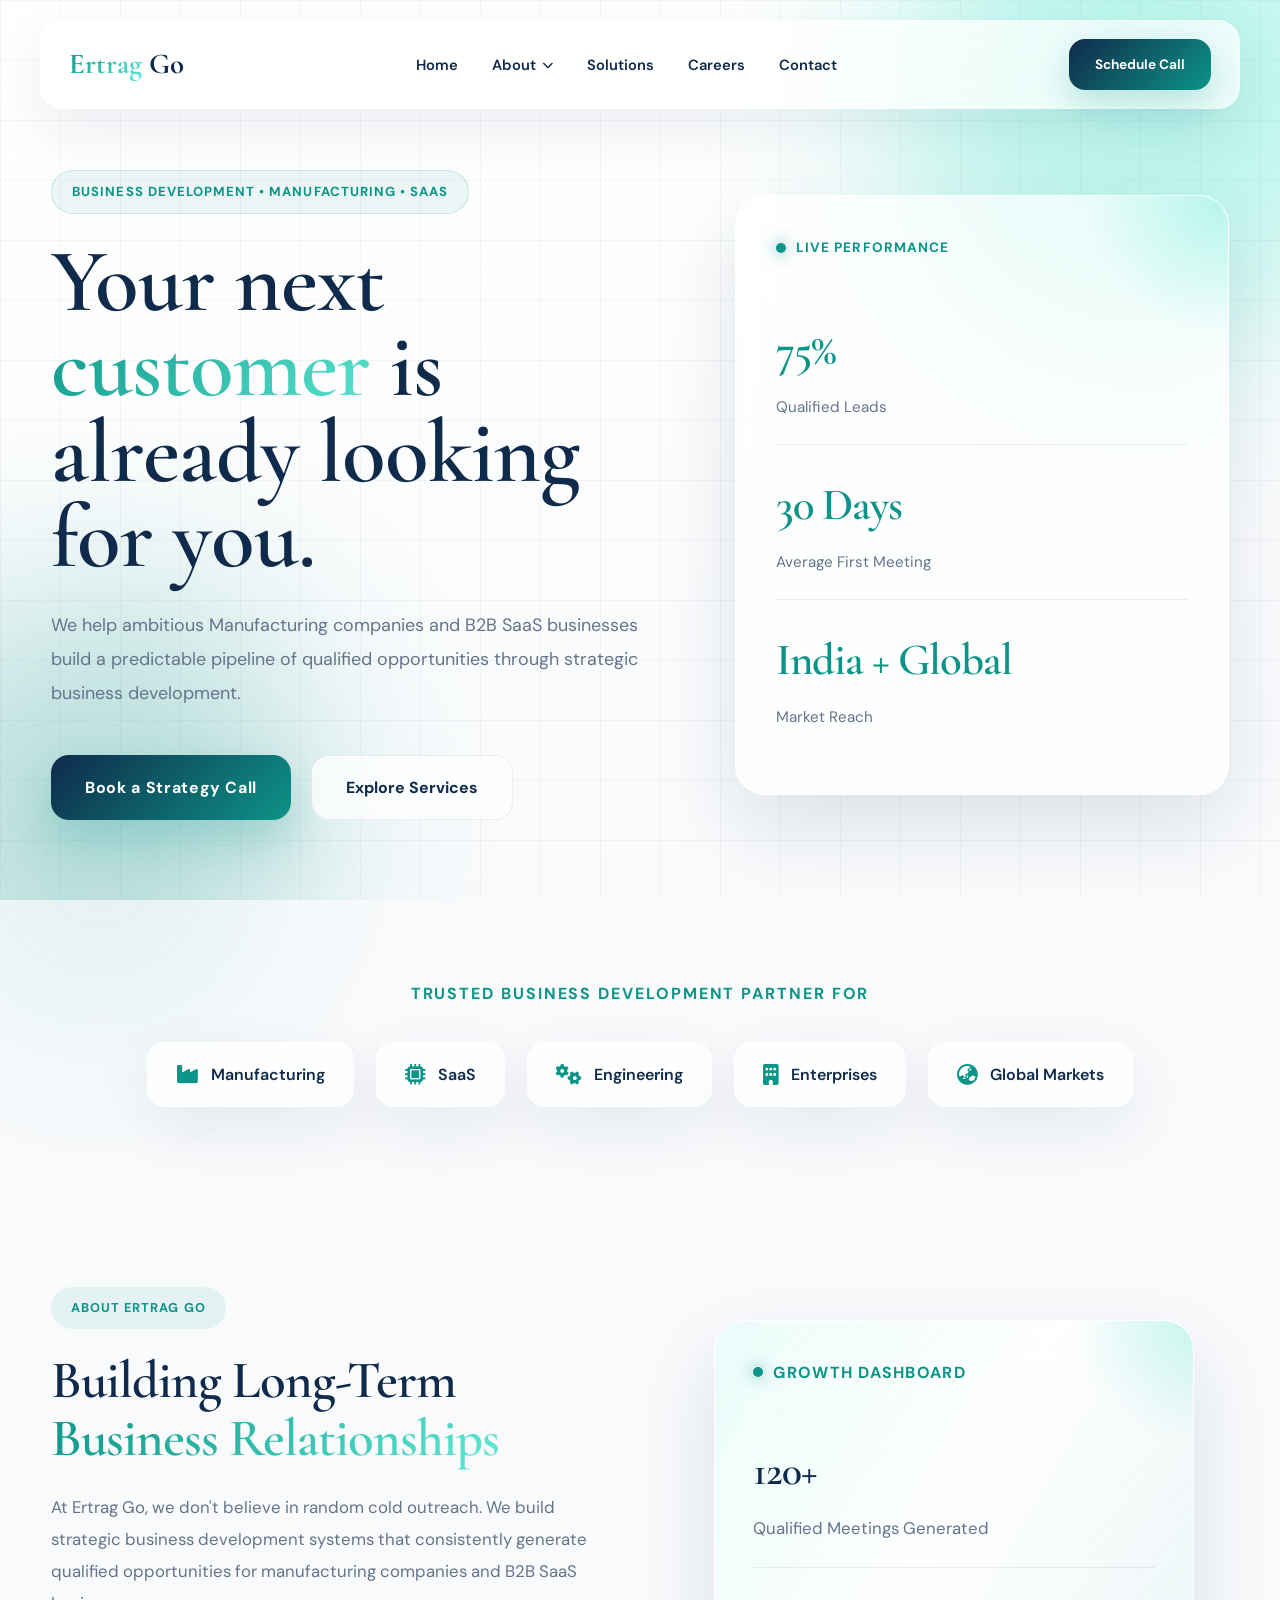
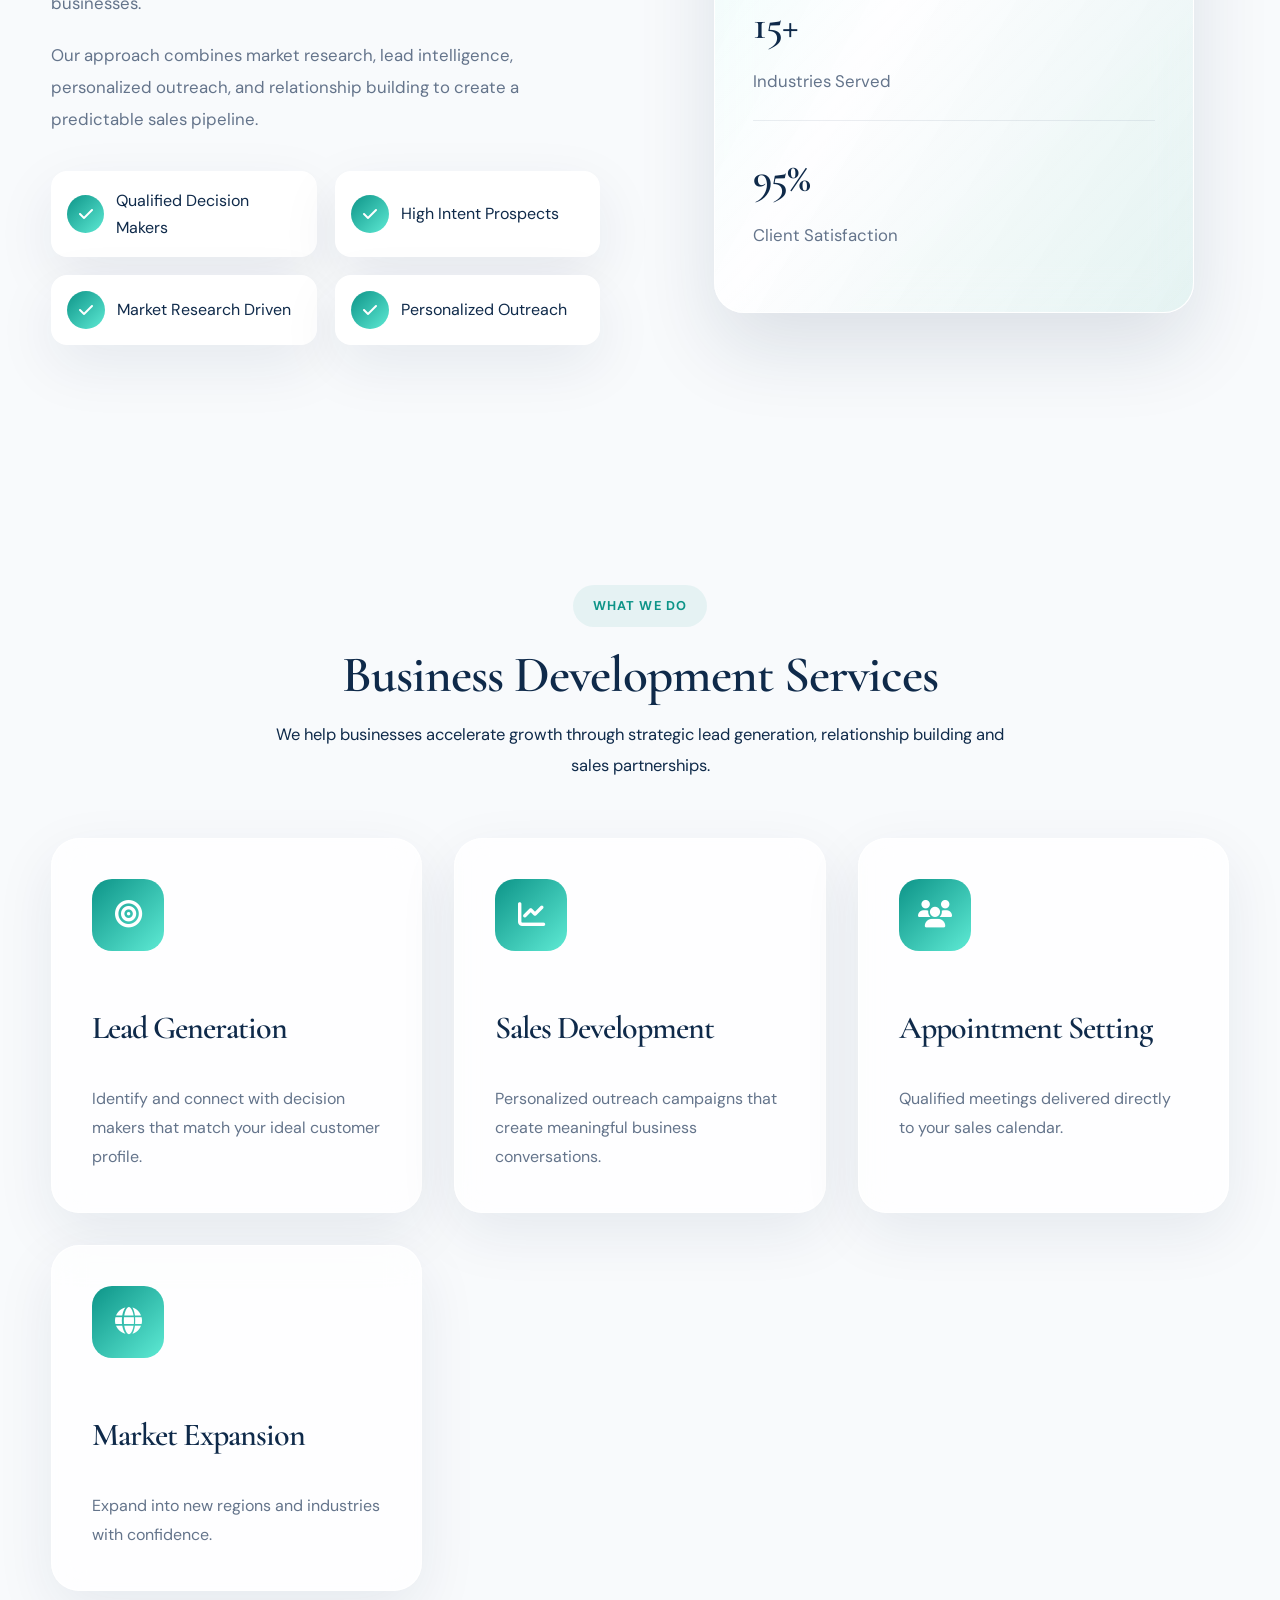
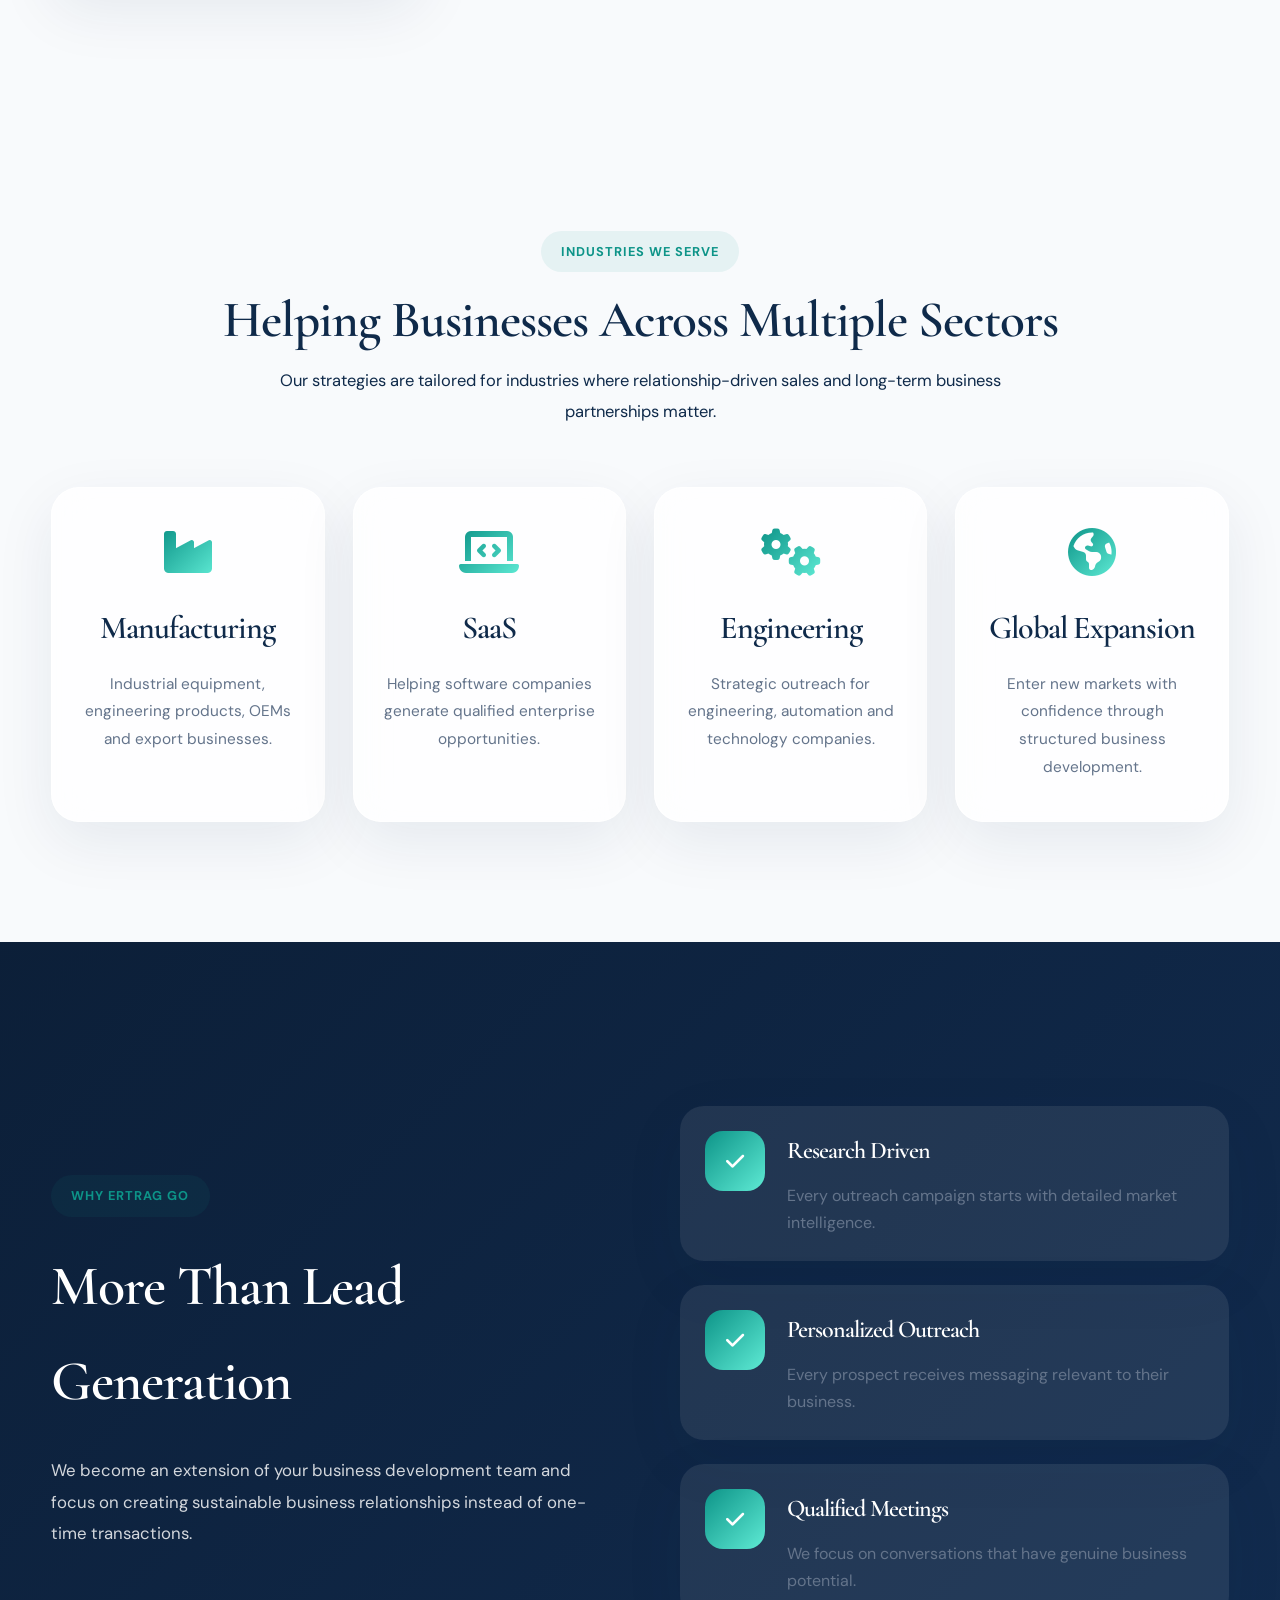
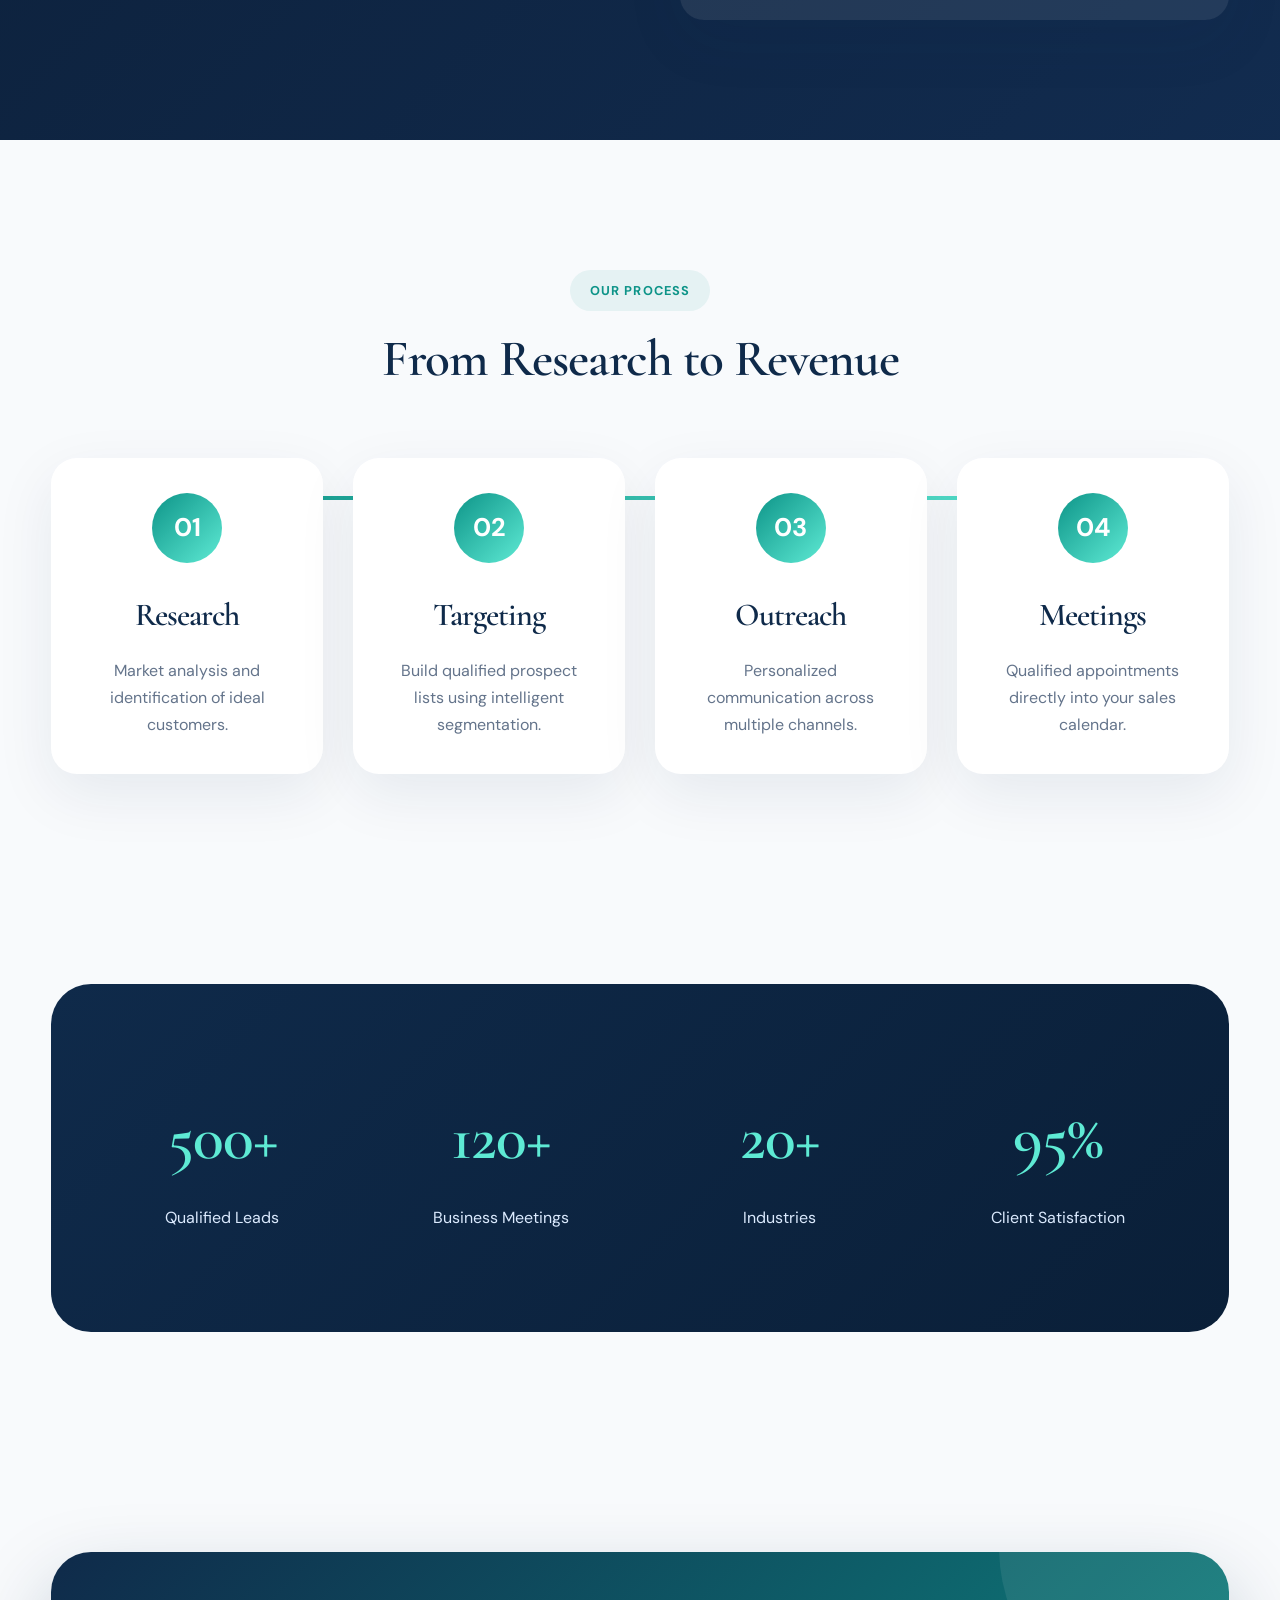
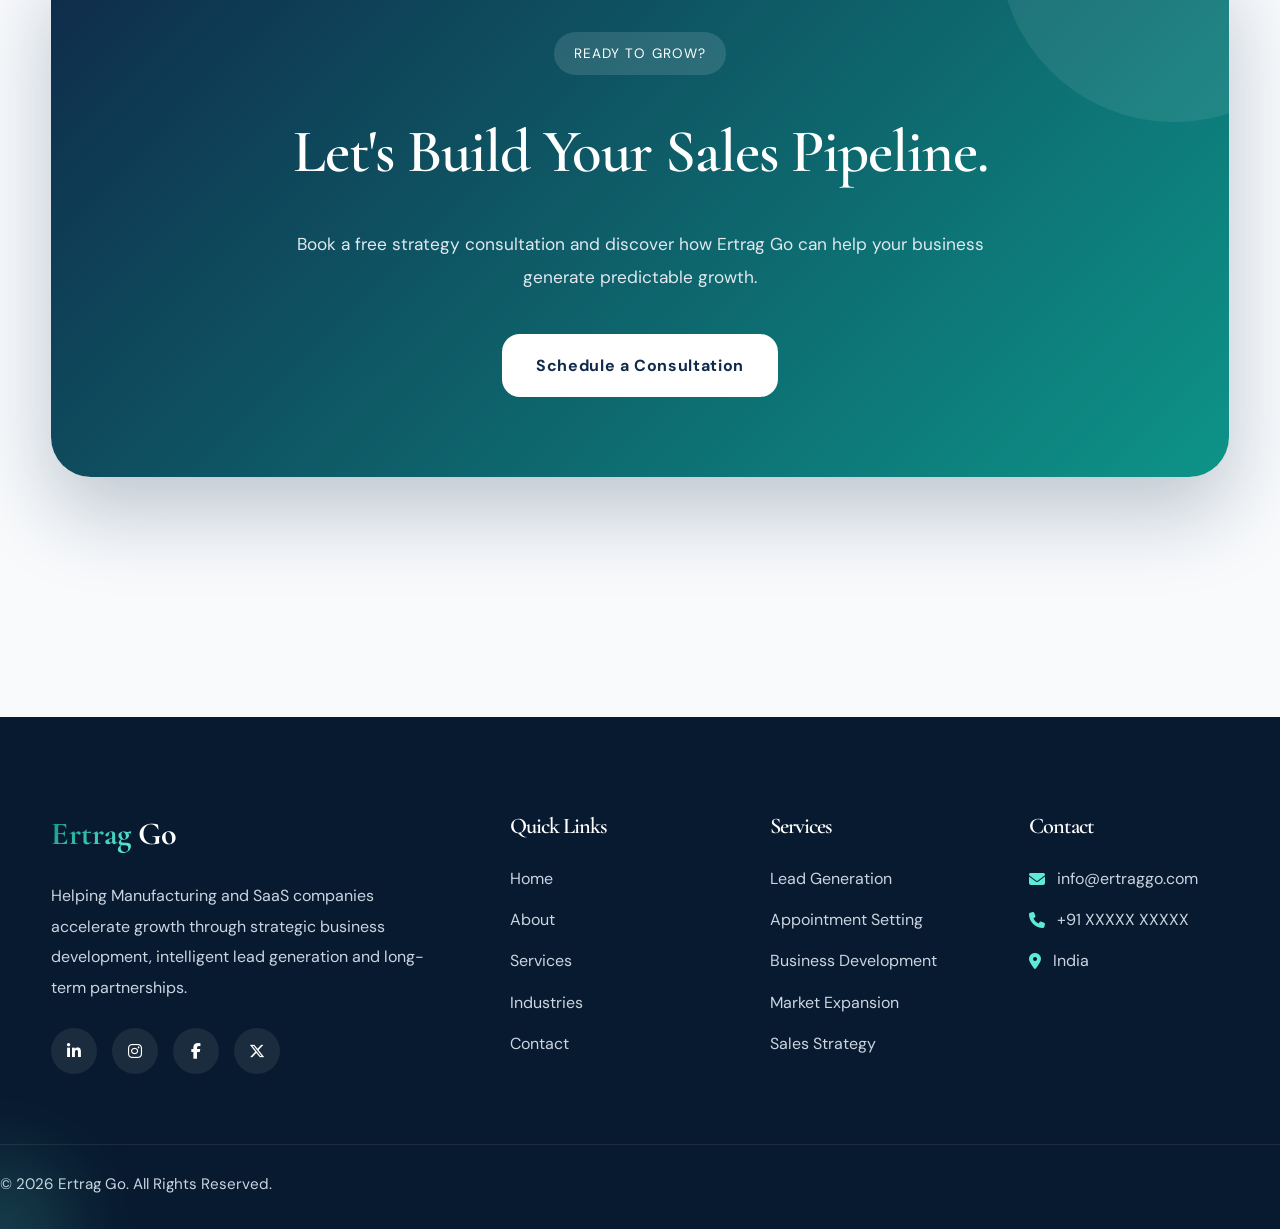
==== commit 6282971f: "Add files via upload" ====
--- a/index.html
+++ b/index.html
@@ -1,1213 +1,1009 @@
 <!DOCTYPE html>
 <html lang="en">
+
 <head>
-<meta charset="UTF-8">
-<meta name="viewport" content="width=device-width, initial-scale=1.0">
-<title>Ertrag Go — Business Development Partner</title>
-<link href="https://fonts.googleapis.com/css2?family=Cormorant+Garamond:ital,wght@0,300;0,400;0,600;0,700;1,300;1,400&family=DM+Sans:wght@300;400;500;600&family=DM+Mono:wght@400;500&display=swap" rel="stylesheet">
-<style>
-*,*::before,*::after{box-sizing:border-box;margin:0;padding:0}
-:root{
-  --black:#1A1A1A;
-  --amber:#C4622D;
-  --amber-lt:#D4753E;
-  --cream:#F5F0E8;
-  --cream-dk:#EDE7DB;
-  --white:#FFFFFF;
-  --mid:#6B6560;
-  --border:#D8D0C4;
-  --border-dk:#2E2E2E;
-  --card:#F0EAE0;
-}
-html{scroll-behavior:smooth;font-size:16px}
-body{font-family:'DM Sans',sans-serif;background:var(--cream);color:var(--black);overflow-x:hidden}
-
-/* ── NAV ── */
-nav{
-  position:fixed;top:0;left:0;right:0;z-index:100;
-  display:flex;align-items:center;justify-content:space-between;
-  padding:1.25rem 4rem;
-  background:rgba(245,240,232,0.96);
-  backdrop-filter:blur(16px);
-  border-bottom:1px solid var(--border);
-}
-.logo-mark{
-  display:flex;align-items:baseline;gap:0;
-  font-family:'Cormorant Garamond',serif;
-  font-size:1.5rem;font-weight:600;color:var(--black);
-  letter-spacing:-0.01em;text-decoration:none;
-}
-.logo-mark span{color:var(--amber)}
-.nav-links{display:flex;gap:2.5rem;list-style:none}
-.nav-links a{
-  color:var(--mid);text-decoration:none;
-  font-size:0.82rem;font-weight:500;letter-spacing:0.04em;
-  text-transform:uppercase;transition:color .2s;
-}
-.nav-links a:hover{color:var(--black)}
-.nav-cta{
-  background:var(--black);color:var(--white);
-  padding:0.6rem 1.5rem;
-  text-decoration:none;font-size:0.82rem;font-weight:600;
-  letter-spacing:0.06em;text-transform:uppercase;
-  transition:background .2s;border:1px solid var(--black);
-}
-.nav-cta:hover{background:var(--amber);border-color:var(--amber)}
-
-/* ── TICKER ── */
-.ticker{
-  background:var(--black);color:var(--white);
-  padding:0.65rem 0;margin-top:72px;overflow:hidden;
-  border-bottom:1px solid var(--border-dk);
-}
-.ticker-inner{
-  display:flex;gap:0;white-space:nowrap;
-  animation:ticker 28s linear infinite;
-}
-.ticker-item{
-  font-family:'DM Mono',monospace;
-  font-size:0.72rem;letter-spacing:0.1em;text-transform:uppercase;
-  padding:0 2.5rem;color:rgba(255,255,255,0.6);
-  border-right:1px solid rgba(255,255,255,0.15);
-}
-.ticker-item.accent{color:var(--amber)}
-@keyframes ticker{from{transform:translateX(0)}to{transform:translateX(-50%)}}
-
-/* ── HERO ── */
-.hero{
-  min-height:92vh;display:flex;flex-direction:column;justify-content:center;
-  padding:5rem 4rem 4rem;position:relative;overflow:hidden;
-  border-bottom:1px solid var(--border);
-}
-.hero-eyebrow{
-  font-family:'DM Mono',monospace;
-  font-size:0.72rem;letter-spacing:0.14em;text-transform:uppercase;
-  color:var(--mid);margin-bottom:2rem;
-  display:flex;align-items:center;gap:1rem;
-}
-.hero-eyebrow::before{content:'';width:2rem;height:1px;background:var(--amber);display:inline-block}
-.hero-headline{
-  font-family:'Cormorant Garamond',serif;
-  font-size:clamp(3.5rem,8vw,7rem);
-  font-weight:300;line-height:1.02;
-  color:var(--black);letter-spacing:-0.02em;
-  max-width:900px;margin-bottom:0;
-}
-.hero-headline em{
-  font-style:italic;color:var(--amber);
-}
-.hero-headline strong{font-weight:600}
-.hero-split{
-  display:grid;grid-template-columns:1fr 380px;
-  gap:4rem;align-items:flex-end;margin-top:4rem;
-}
-.hero-sub{
-  font-size:1.05rem;color:var(--mid);
-  line-height:1.8;font-weight:300;max-width:520px;
-}
-.hero-actions{display:flex;gap:1rem;flex-wrap:wrap;margin-top:2rem}
-.btn-primary{
-  background:var(--black);color:var(--white);
-  padding:0.9rem 2.2rem;text-decoration:none;
-  font-size:0.82rem;font-weight:600;letter-spacing:0.06em;
-  text-transform:uppercase;transition:all .2s;
-  border:1px solid var(--black);
-}
-.btn-primary:hover{background:var(--amber);border-color:var(--amber)}
-.btn-ghost{
-  color:var(--black);padding:0.9rem 2.2rem;
-  text-decoration:none;font-size:0.82rem;font-weight:500;
-  letter-spacing:0.06em;text-transform:uppercase;
-  border:1px solid var(--border);transition:all .2s;
-}
-.btn-ghost:hover{border-color:var(--black)}
-.hero-card{
-  background:var(--black);padding:2.5rem;
-  border:1px solid var(--border-dk);
-}
-.hero-card-label{
-  font-family:'DM Mono',monospace;
-  font-size:0.68rem;letter-spacing:0.12em;
-  text-transform:uppercase;color:rgba(255,255,255,0.4);
-  margin-bottom:1.5rem;
-}
-.hero-stat-item{border-top:1px solid rgba(255,255,255,0.1);padding:1rem 0}
-.hero-stat-item:first-of-type{border-top:none;padding-top:0}
-.stat-n{
-  font-family:'Cormorant Garamond',serif;
-  font-size:2.4rem;font-weight:300;color:var(--amber);
-  line-height:1;display:block;margin-bottom:0.2rem;
-}
-.stat-l{font-size:0.82rem;color:rgba(255,255,255,0.5);font-weight:300}
-
-/* ── MARQUEE DIVIDER ── */
-.marquee-div{
-  background:var(--amber);padding:1rem 0;overflow:hidden;
-}
-.marquee-inner{
-  display:flex;gap:0;white-space:nowrap;
-  animation:ticker 20s linear infinite;
-}
-.marquee-item{
-  font-family:'Cormorant Garamond',serif;
-  font-size:1.1rem;font-weight:300;font-style:italic;
-  color:rgba(255,255,255,0.85);
-  padding:0 2rem;
-}
-.marquee-sep{color:rgba(255,255,255,0.4);padding:0 0.5rem}
-
-/* ── SECTION BASE ── */
-section{padding:6rem 4rem;border-bottom:1px solid var(--border)}
-.section-inner{max-width:1100px;margin:0 auto}
-.section-label{
-  font-family:'DM Mono',monospace;
-  font-size:0.68rem;letter-spacing:0.14em;
-  text-transform:uppercase;color:var(--mid);
-  margin-bottom:0.8rem;display:flex;align-items:center;gap:0.8rem;
-}
-.section-label::before{content:'';width:1.5rem;height:1px;background:var(--amber);display:inline-block}
-h2{
-  font-family:'Cormorant Garamond',serif;
-  font-size:clamp(2.2rem,4vw,3.4rem);
-  font-weight:400;color:var(--black);
-  line-height:1.15;letter-spacing:-0.01em;
-}
-h2 em{font-style:italic;color:var(--amber)}
-.section-sub{
-  font-size:1rem;color:var(--mid);line-height:1.8;
-  font-weight:300;max-width:540px;margin-top:0.8rem;
-}
-
-/* ── PROBLEM ── */
-.problem-bg{background:var(--black)}
-.problem-bg h2{color:var(--white)}
-.problem-bg .section-label{color:rgba(255,255,255,0.35)}
-.problem-bg .section-sub{color:rgba(255,255,255,0.45)}
-.problem-grid{
-  display:grid;grid-template-columns:1fr 1fr 1fr;
-  gap:1px;background:rgba(255,255,255,0.08);
-  border:1px solid rgba(255,255,255,0.08);
-  margin-top:3.5rem;
-}
-.problem-card{
-  background:var(--black);padding:2.5rem;
-  transition:background .2s;
-}
-.problem-card:hover{background:#222}
-.problem-x{
-  font-family:'Cormorant Garamond',serif;
-  font-size:2rem;color:rgba(196,98,45,0.4);
-  margin-bottom:1.2rem;display:block;
-}
-.problem-card h3{
-  font-family:'Cormorant Garamond',serif;
-  font-size:1.3rem;font-weight:600;color:var(--white);
-  margin-bottom:0.8rem;
-}
-.problem-card p{font-size:0.875rem;color:rgba(255,255,255,0.4);line-height:1.75}
-
-/* ── SERVICES ── */
-.services-grid{
-  display:grid;grid-template-columns:1fr 1fr;
-  gap:1px;background:var(--border);
-  border:1px solid var(--border);margin-top:3.5rem;
-}
-.service-card{
-  background:var(--cream);padding:3rem;
-  transition:background .2s;cursor:default;
-}
-.service-card:hover{background:var(--card)}
-.svc-num{
-  font-family:'DM Mono',monospace;
-  font-size:0.68rem;color:var(--amber);
-  letter-spacing:0.1em;margin-bottom:1.5rem;display:block;
-}
-.service-card h3{
-  font-family:'Cormorant Garamond',serif;
-  font-size:1.6rem;font-weight:600;color:var(--black);
-  margin-bottom:0.8rem;
-}
-.service-card p{font-size:0.9rem;color:var(--mid);line-height:1.75;margin-bottom:1.5rem}
-.svc-bullets{list-style:none;display:flex;flex-direction:column;gap:0.5rem}
-.svc-bullets li{
-  font-size:0.84rem;color:var(--mid);
-  display:flex;gap:0.6rem;align-items:flex-start;
-}
-.svc-bullets li::before{content:'—';color:var(--amber);flex-shrink:0}
-
-/* ── PRICING ── */
-.pricing-bg{background:var(--cream-dk)}
-.pricing-grid{
-  display:grid;grid-template-columns:1fr 1fr;
-  gap:2rem;margin-top:3.5rem;
-}
-.pricing-card{
-  border:1px solid var(--border);padding:3rem;
-  background:var(--cream);position:relative;
-}
-.pricing-card.dark{background:var(--black);border-color:var(--black)}
-.pricing-label{
-  font-family:'DM Mono',monospace;
-  font-size:0.68rem;letter-spacing:0.12em;
-  text-transform:uppercase;color:var(--mid);
-  margin-bottom:1.5rem;display:block;
-}
-.pricing-card.dark .pricing-label{color:rgba(255,255,255,0.35)}
-.pricing-card h3{
-  font-family:'Cormorant Garamond',serif;
-  font-size:1.8rem;font-weight:600;color:var(--black);
-  margin-bottom:0.5rem;
-}
-.pricing-card.dark h3{color:var(--white)}
-.pricing-desc{font-size:0.875rem;color:var(--mid);line-height:1.7;margin-bottom:2rem}
-.pricing-card.dark .pricing-desc{color:rgba(255,255,255,0.4)}
-.pricing-amt{
-  font-family:'Cormorant Garamond',serif;
-  font-size:2.8rem;font-weight:300;color:var(--amber);
-  margin-bottom:0.25rem;line-height:1;
-}
-.pricing-unit{font-size:0.8rem;color:var(--mid);margin-bottom:2rem}
-.pricing-card.dark .pricing-unit{color:rgba(255,255,255,0.3)}
-.pricing-hr{height:1px;background:var(--border);margin:2rem 0}
-.pricing-card.dark .pricing-hr{background:rgba(255,255,255,0.08)}
-.pricing-features{list-style:none;display:flex;flex-direction:column;gap:0.7rem}
-.pricing-features li{
-  font-size:0.875rem;display:flex;align-items:flex-start;gap:0.6rem;
-  color:var(--black);
-}
-.pricing-card.dark .pricing-features li{color:rgba(255,255,255,0.55)}
-.pricing-features li::before{content:'✓';color:var(--amber);font-weight:700;flex-shrink:0}
-.conversion-pill{
-  display:inline-block;margin-top:1.5rem;
-  padding:0.5rem 1rem;background:rgba(196,98,45,0.1);
-  border:1px solid rgba(196,98,45,0.3);
-  font-size:0.8rem;color:var(--amber);font-style:italic;
-}
-
-/* ── PROCESS ── */
-.process-list{margin-top:3.5rem}
-.process-item{
-  display:grid;grid-template-columns:80px 1fr;
-  gap:0;border-top:1px solid var(--border);
-  padding:2rem 0;align-items:start;
-  transition:background .2s;
-}
-.process-item:last-child{border-bottom:1px solid var(--border)}
-.process-n{
-  font-family:'Cormorant Garamond',serif;
-  font-size:2.5rem;font-weight:300;color:var(--border);
-  line-height:1;padding-top:0.1rem;
-}
-.process-content h3{
-  font-family:'Cormorant Garamond',serif;
-  font-size:1.35rem;font-weight:600;color:var(--black);
-  margin-bottom:0.4rem;
-}
-.process-content p{font-size:0.875rem;color:var(--mid);line-height:1.75}
-.process-meta{
-  font-family:'DM Mono',monospace;
-  font-size:0.65rem;letter-spacing:0.1em;text-transform:uppercase;
-  color:var(--amber);margin-bottom:0.4rem;display:block;
-}
-
-/* ── WHY ── */
-.why-bg{background:var(--black)}
-.why-grid{
-  display:grid;grid-template-columns:repeat(3,1fr);
-  gap:0;margin-top:3.5rem;
-  border:1px solid rgba(255,255,255,0.08);
-}
-.why-card{
-  padding:2.5rem;border-right:1px solid rgba(255,255,255,0.08);
-  border-bottom:1px solid rgba(255,255,255,0.08);
-}
-.why-card:nth-child(3n){border-right:none}
-.why-card:nth-child(n+4){border-bottom:none}
-.why-n{
-  font-family:'Cormorant Garamond',serif;
-  font-size:3rem;font-weight:300;color:rgba(255,255,255,0.06);
-  line-height:1;margin-bottom:1.2rem;display:block;
-}
-.why-card h3{
-  font-family:'Cormorant Garamond',serif;
-  font-size:1.2rem;font-weight:600;color:var(--white);
-  margin-bottom:0.6rem;
-}
-.why-card p{font-size:0.84rem;color:rgba(255,255,255,0.38);line-height:1.75}
-
-/* ── VERTICALS ── */
-.verticals-grid{
-  display:grid;grid-template-columns:repeat(2,1fr);
-  gap:2rem;margin-top:3.5rem;
-}
-.vertical-card{
-  border:1px solid var(--border);padding:2.5rem;
-  background:var(--cream);position:relative;overflow:hidden;
-}
-.v-tag{
-  font-family:'DM Mono',monospace;
-  font-size:0.65rem;letter-spacing:0.12em;text-transform:uppercase;
-  color:var(--amber);margin-bottom:1rem;display:block;
-}
-.vertical-card h3{
-  font-family:'Cormorant Garamond',serif;
-  font-size:1.5rem;font-weight:600;color:var(--black);
-  margin-bottom:0.6rem;
-}
-.vertical-card p{font-size:0.875rem;color:var(--mid);line-height:1.75;margin-bottom:1.2rem}
-.v-industries{display:flex;flex-wrap:wrap;gap:0.5rem}
-.v-pill{
-  font-size:0.75rem;color:var(--mid);
-  background:var(--card);padding:0.25rem 0.7rem;
-  border:1px solid var(--border);
-}
-.v-bg-num{
-  position:absolute;bottom:-1rem;right:1rem;
-  font-family:'Cormorant Garamond',serif;
-  font-size:8rem;font-weight:700;color:rgba(0,0,0,0.04);
-  line-height:1;pointer-events:none;user-select:none;
-}
-
-/* ── STATS ── */
-.stats-bg{background:var(--amber)}
-.stats-grid{
-  display:grid;grid-template-columns:repeat(4,1fr);
-  gap:0;
-}
-.stat-card{
-  padding:3rem 2.5rem;border-right:1px solid rgba(255,255,255,0.2);
-  text-align:center;
-}
-.stat-card:last-child{border-right:none}
-.big-n{
-  font-family:'Cormorant Garamond',serif;
-  font-size:3.5rem;font-weight:300;color:var(--white);
-  display:block;margin-bottom:0.3rem;line-height:1;
-}
-.stat-label-w{font-size:0.85rem;color:rgba(255,255,255,0.7);font-weight:300}
-.stat-sub-w{font-size:0.75rem;color:rgba(255,255,255,0.5);margin-top:0.2rem}
-
-/* ── OUTREACH ── */
-.outreach-grid{
-  display:grid;grid-template-columns:repeat(3,1fr);
-  gap:1px;background:var(--border);
-  border:1px solid var(--border);margin-top:3.5rem;
-}
-.outreach-card{
-  background:var(--cream);padding:2.5rem;
-}
-.o-rank{
-  font-family:'Cormorant Garamond',serif;
-  font-size:3rem;font-weight:300;color:var(--amber);
-  line-height:1;margin-bottom:1rem;display:block;
-}
-.outreach-card h3{
-  font-family:'Cormorant Garamond',serif;
-  font-size:1.3rem;font-weight:600;color:var(--black);
-  margin-bottom:0.5rem;
-}
-.outreach-card p{font-size:0.84rem;color:var(--mid);line-height:1.7;margin-bottom:1.2rem}
-.o-tag{
-  display:inline-block;
-  font-family:'DM Mono',monospace;font-size:0.65rem;
-  letter-spacing:0.1em;text-transform:uppercase;
-  padding:0.25rem 0.7rem;border:1px solid var(--border);
-  color:var(--mid);margin-top:auto;
-}
-
-/* ── TESTIMONIALS ── */
-.testi-bg{background:var(--cream-dk)}
-.testi-grid{
-  display:grid;grid-template-columns:1fr 1fr;
-  gap:2rem;margin-top:3.5rem;
-}
-.testi-card{
-  background:var(--cream);border:1px solid var(--border);
-  padding:2.5rem;position:relative;
-}
-.quote-mark{
-  font-family:'Cormorant Garamond',serif;
-  font-size:5rem;color:var(--amber);opacity:0.15;
-  position:absolute;top:1rem;left:1.5rem;
-  line-height:1;pointer-events:none;
-}
-.testi-text{
-  font-family:'Cormorant Garamond',serif;
-  font-size:1.15rem;font-weight:300;font-style:italic;
-  color:var(--black);line-height:1.7;
-  padding-top:1.5rem;
-}
-.testi-author{margin-top:2rem;display:flex;align-items:center;gap:0.8rem}
-.author-init{
-  width:2.2rem;height:2.2rem;
-  background:var(--black);color:var(--white);
-  display:flex;align-items:center;justify-content:center;
-  font-family:'DM Mono',monospace;font-size:0.7rem;font-weight:500;
-}
-.author-name{font-size:0.85rem;font-weight:600;color:var(--black)}
-.author-co{font-size:0.78rem;color:var(--mid)}
-
-/* ── FAQ ── */
-.faq-list{margin-top:3.5rem;max-width:760px}
-details.faq{border-top:1px solid var(--border)}
-details.faq:last-of-type{border-bottom:1px solid var(--border)}
-summary.faq-q{
-  padding:1.4rem 0;font-size:1rem;font-weight:500;
-  color:var(--black);cursor:pointer;
-  display:flex;justify-content:space-between;align-items:center;
-  list-style:none;gap:1rem;
-}
-summary.faq-q::-webkit-details-marker{display:none}
-summary.faq-q::after{
-  content:'+';font-size:1.2rem;color:var(--amber);flex-shrink:0;
-  font-family:'Cormorant Garamond',serif;font-weight:300;
-}
-details[open] summary.faq-q::after{content:'−'}
-.faq-a{font-size:0.875rem;color:var(--mid);line-height:1.8;padding-bottom:1.5rem}
-
-/* ── CTA ── */
-.cta-section{
-  background:var(--black);padding:7rem 4rem;
-  text-align:center;position:relative;overflow:hidden;
-}
-.cta-section::before{
-  content:'ERTRAG';
-  font-family:'Cormorant Garamond',serif;
-  font-size:clamp(8rem,18vw,20rem);font-weight:700;
-  color:rgba(255,255,255,0.03);
-  position:absolute;top:50%;left:50%;
-  transform:translate(-50%,-50%);
-  white-space:nowrap;pointer-events:none;letter-spacing:-0.02em;
-}
-.cta-section h2{
-  font-family:'Cormorant Garamond',serif;
-  font-size:clamp(2.5rem,5vw,4rem);
-  font-weight:300;color:var(--white);
-  line-height:1.2;position:relative;
-}
-.cta-section h2 em{color:var(--amber);font-style:italic}
-.cta-sub{
-  font-size:1rem;color:rgba(255,255,255,0.4);
-  margin:1.2rem auto 0;max-width:500px;
-  font-weight:300;line-height:1.75;position:relative;
-}
-.cta-actions{
-  display:flex;justify-content:center;gap:1rem;
-  margin-top:3rem;flex-wrap:wrap;position:relative;
-}
-.btn-amber{
-  background:var(--amber);color:var(--white);
-  padding:1rem 2.5rem;text-decoration:none;
-  font-size:0.85rem;font-weight:600;letter-spacing:0.06em;
-  text-transform:uppercase;transition:background .2s;
-  border:1px solid var(--amber);
-}
-.btn-amber:hover{background:var(--amber-lt);border-color:var(--amber-lt)}
-.btn-ghost-w{
-  color:rgba(255,255,255,0.6);padding:1rem 2.5rem;
-  text-decoration:none;font-size:0.85rem;font-weight:500;
-  letter-spacing:0.06em;text-transform:uppercase;
-  border:1px solid rgba(255,255,255,0.15);transition:all .2s;
-}
-.btn-ghost-w:hover{border-color:rgba(255,255,255,0.4);color:var(--white)}
-
-/* ── CONTACT ── */
-.contact-section{padding:6rem 4rem}
-.contact-grid{display:grid;grid-template-columns:1fr 1.3fr;gap:6rem;max-width:1100px;margin:0 auto}
-.contact-info h2{margin-bottom:1rem}
-.contact-info p{font-size:0.9rem;color:var(--mid);line-height:1.8;margin-bottom:2rem}
-.contact-detail{
-  display:flex;align-items:center;gap:0.6rem;
-  font-size:0.875rem;color:var(--black);
-  margin-bottom:0.5rem;font-weight:500;
-  text-decoration:none;
-}
-.contact-detail span{color:var(--amber)}
-.form-group{margin-bottom:1.2rem}
-.form-group label{
-  display:block;font-size:0.75rem;font-weight:600;
-  color:var(--black);margin-bottom:0.4rem;
-  letter-spacing:0.04em;text-transform:uppercase;
-}
-.form-group input,
-.form-group select,
-.form-group textarea{
-  width:100%;padding:0.75rem 1rem;
-  border:1px solid var(--border);background:var(--cream);
-  font-family:'DM Sans',sans-serif;font-size:0.9rem;
-  color:var(--black);outline:none;
-  transition:border-color .2s;border-radius:0;
-  appearance:none;
-}
-.form-group input:focus,
-.form-group select:focus,
-.form-group textarea:focus{border-color:var(--amber)}
-.form-row{display:grid;grid-template-columns:1fr 1fr;gap:1rem}
-.form-group textarea{resize:vertical;min-height:110px}
-.form-submit{
-  width:100%;padding:1rem;
-  background:var(--black);color:var(--white);
-  border:1px solid var(--black);
-  font-family:'DM Sans',sans-serif;
-  font-size:0.82rem;font-weight:600;
-  letter-spacing:0.08em;text-transform:uppercase;
-  cursor:pointer;transition:all .2s;
-}
-.form-submit:hover{background:var(--amber);border-color:var(--amber)}
-
-/* ── FOOTER ── */
-footer{
-  background:var(--black);
-  border-top:1px solid var(--border-dk);
-  padding:4rem 4rem 2rem;
-}
-.footer-grid{display:grid;grid-template-columns:1.6fr 1fr 1fr 1fr;gap:3rem;max-width:1100px;margin:0 auto}
-.footer-brand .logo-mark{color:var(--white);font-size:1.4rem}
-.footer-brand p{font-size:0.84rem;color:rgba(255,255,255,0.35);line-height:1.75;margin-top:1rem;max-width:260px}
-.footer-col h4{
-  font-family:'DM Mono',monospace;
-  font-size:0.65rem;letter-spacing:0.12em;text-transform:uppercase;
-  color:rgba(255,255,255,0.3);margin-bottom:1.2rem;
-}
-.footer-col ul{list-style:none;display:flex;flex-direction:column;gap:0.6rem}
-.footer-col a{color:rgba(255,255,255,0.45);text-decoration:none;font-size:0.84rem;transition:color .2s}
-.footer-col a:hover{color:var(--white)}
-.footer-bottom{
-  max-width:1100px;margin:3rem auto 0;
-  padding-top:1.5rem;border-top:1px solid rgba(255,255,255,0.06);
-  display:flex;justify-content:space-between;align-items:center;
-}
-.footer-bottom p{font-size:0.78rem;color:rgba(255,255,255,0.25)}
-.footer-tagline{
-  font-family:'Cormorant Garamond',serif;
-  font-size:0.9rem;font-style:italic;color:var(--amber);
-  opacity:0.7;
-}
-
-/* ── RESPONSIVE ── */
-@media(max-width:900px){
-  nav{padding:1rem 1.5rem}
-  .nav-links{display:none}
-  section,.hero,.cta-section,.contact-section,footer{padding-left:1.5rem;padding-right:1.5rem}
-  .hero-split,.services-grid,.pricing-grid,.outreach-grid,.testi-grid,.verticals-grid,.contact-grid{grid-template-columns:1fr}
-  .why-grid,.problem-grid{grid-template-columns:1fr}
-  .stats-grid{grid-template-columns:1fr 1fr}
-  .footer-grid{grid-template-columns:1fr 1fr}
-  .form-row{grid-template-columns:1fr}
-  .hero-headline{font-size:clamp(2.5rem,10vw,4rem)}
-}
-
-/* ── SCROLL ANIMATIONS ── */
-.reveal{opacity:0;transform:translateY(20px);transition:opacity .7s ease,transform .7s ease}
-.reveal.visible{opacity:1;transform:none}
-</style>
+
+    <meta charset="UTF-8">
+
+    <meta name="viewport" content="width=device-width, initial-scale=1.0">
+
+    <title>Ertrag Go | Business Development Partner</title>
+
+    <meta name="description"
+        content="Ertrag Go helps Manufacturing and SaaS companies accelerate growth through strategic business development, lead generation, and sales partnerships.">
+
+    <meta name="keywords"
+        content="Business Development, Lead Generation, B2B Sales, Manufacturing, SaaS, Ertrag Go">
+
+    <meta name="author" content="Ertrag Go">
+
+    <link rel="preconnect" href="https://fonts.googleapis.com">
+
+    <link rel="preconnect" href="https://fonts.gstatic.com" crossorigin>
+
+    <link href="https://fonts.googleapis.com/css2?family=Cormorant+Garamond:wght@500;600;700&family=DM+Sans:wght@300;400;500;700&display=swap"
+        rel="stylesheet">
+
+    <link rel="stylesheet"
+        href="https://cdnjs.cloudflare.com/ajax/libs/font-awesome/6.7.2/css/all.min.css">
+
+    <link rel="stylesheet" href="style.css">
+
 </head>
+
 <body>
 
-<!-- NAV -->
-<nav>
-  <a class="logo-mark" href="#">Ertrag<span>Go</span></a>
-  <ul class="nav-links">
-    <li><a href="#services">Services</a></li>
-    <li><a href="#process">Process</a></li>
-    <li><a href="#pricing">Pricing</a></li>
-    <li><a href="#verticals">Verticals</a></li>
-    <li><a href="#contact">Contact</a></li>
-  </ul>
-  <a href="#contact" class="nav-cta">Book a Call</a>
-</nav>
-
-<!-- TICKER -->
-<div class="ticker">
-  <div class="ticker-inner" aria-hidden="true">
-    <span class="ticker-item accent">Ertrag Go</span>
-    <span class="ticker-item">Business Development</span>
-    <span class="ticker-item">Manufacturing</span>
-    <span class="ticker-item">B2B SaaS</span>
-    <span class="ticker-item">Pipeline Generation</span>
-    <span class="ticker-item">India + Global</span>
-    <span class="ticker-item accent">Quality over Quantity</span>
-    <span class="ticker-item">Qualified Meetings</span>
-    <span class="ticker-item">Intent-Verified Leads</span>
-    <span class="ticker-item">Revenue Partners</span>
-    <span class="ticker-item accent">Ertrag Go</span>
-    <span class="ticker-item">Business Development</span>
-    <span class="ticker-item">Manufacturing</span>
-    <span class="ticker-item">B2B SaaS</span>
-    <span class="ticker-item">Pipeline Generation</span>
-    <span class="ticker-item">India + Global</span>
-    <span class="ticker-item accent">Quality over Quantity</span>
-    <span class="ticker-item">Qualified Meetings</span>
-    <span class="ticker-item">Intent-Verified Leads</span>
-    <span class="ticker-item">Revenue Partners</span>
-  </div>
-</div>
-
-<!-- HERO -->
-<section class="hero" id="home">
-  <div class="hero-eyebrow">Business Development Partner · Manufacturing & SaaS · India + Global</div>
-  <h1 class="hero-headline">
-    Your next best<br>
-    customer exists.<br>
-    <em>We find them.</em>
-  </h1>
-  <div class="hero-split">
-    <div>
-      <p class="hero-sub">Ertrag Go is a business development partner for manufacturers and B2B SaaS companies. We identify, qualify, and connect you with buyers who are ready to talk — delivering dossiers, not databases. Pipeline, not spreadsheets.</p>
-      <div class="hero-actions">
-        <a href="#contact" class="btn-primary">Start the Conversation</a>
-        <a href="#process" class="btn-ghost">See Our Process</a>
-      </div>
+    <!-- Background Effects -->
+
+    <div class="page-bg">
+
+        <div class="bg-gradient bg-one"></div>
+
+        <div class="bg-gradient bg-two"></div>
+
+        <div class="bg-grid"></div>
+
     </div>
-    <div class="hero-card">
-      <div class="hero-card-label">What we deliver</div>
-      <div class="hero-stat-item">
-        <span class="stat-n">30</span>
-        <span class="stat-l">Days to first qualified meeting</span>
-      </div>
-      <div class="hero-stat-item">
-        <span class="stat-n">75%</span>
-        <span class="stat-l">Leads are sales-ready opportunities</span>
-      </div>
-      <div class="hero-stat-item">
-        <span class="stat-n">2×</span>
-        <span class="stat-l">Geographies — India + Global</span>
-      </div>
-      <div class="hero-stat-item">
-        <span class="stat-n">0</span>
-        <span class="stat-l">Upfront risk on Pay-Per-Meeting track</span>
-      </div>
-    </div>
-  </div>
-</section>
-
-<!-- MARQUEE -->
-<div class="marquee-div" aria-hidden="true">
-  <div class="marquee-inner">
-    <span class="marquee-item">Pipeline, Not Lists<span class="marquee-sep">·</span></span>
-    <span class="marquee-item">Revenue, Not Reports<span class="marquee-sep">·</span></span>
-    <span class="marquee-item">Partners, Not Vendors<span class="marquee-sep">·</span></span>
-    <span class="marquee-item">Intent, Not Volume<span class="marquee-sep">·</span></span>
-    <span class="marquee-item">Qualified, Not Scraped<span class="marquee-sep">·</span></span>
-    <span class="marquee-item">Pipeline, Not Lists<span class="marquee-sep">·</span></span>
-    <span class="marquee-item">Revenue, Not Reports<span class="marquee-sep">·</span></span>
-    <span class="marquee-item">Partners, Not Vendors<span class="marquee-sep">·</span></span>
-    <span class="marquee-item">Intent, Not Volume<span class="marquee-sep">·</span></span>
-    <span class="marquee-item">Qualified, Not Scraped<span class="marquee-sep">·</span></span>
-  </div>
-</div>
-
-<!-- PROBLEM -->
-<section class="problem-bg">
-  <div class="section-inner reveal">
-    <div class="section-label">The Problem</div>
-    <h2>Most BD agencies<br>sell you a list.<br><em>We sell you a conversation.</em></h2>
-    <div class="problem-grid" style="margin-top:3.5rem">
-      <div class="problem-card">
-        <span class="problem-x">✗</span>
-        <h3>500 contacts, zero context</h3>
-        <p>Agencies dump scraped spreadsheets — no intent signal, no trigger event, no reason that person should hear from you today. Your team wastes days chasing ghosts.</p>
-      </div>
-      <div class="problem-card">
-        <span class="problem-x">✗</span>
-        <h3>Sales reps qualify, not close</h3>
-        <p>Your closers spend 70% of their time disqualifying cold leads instead of closing warm ones. That's your best people doing your worst work.</p>
-      </div>
-      <div class="problem-card">
-        <span class="problem-x">✗</span>
-        <h3>Agencies have no skin in the game</h3>
-        <p>They charge a flat retainer regardless of results. Bad leads, same invoice. There's no commercial pressure to perform. We built our model to fix that.</p>
-      </div>
-    </div>
-  </div>
-</section>
-
-<!-- SERVICES -->
-<section id="services">
-  <div class="section-inner reveal">
-    <div class="section-label">What We Do</div>
-    <h2>Two focused services.<br><em>One outcome — your revenue.</em></h2>
-    <p class="section-sub">We don't dabble. We specialise in two things and do them exceptionally well.</p>
-    <div class="services-grid">
-      <div class="service-card">
-        <span class="svc-num">01 — Sales Development</span>
-        <h3>Qualified meetings with your ideal buyers</h3>
-        <p>We handle all outbound prospecting — identifying, researching, and engaging decision-makers at companies that match your ICP. Your team only speaks with people who are ready to talk business.</p>
-        <ul class="svc-bullets">
-          <li>ICP definition & buyer persona mapping</li>
-          <li>Intent signal research & trigger identification</li>
-          <li>Multi-channel outreach: cold call, email, LinkedIn</li>
-          <li>Full lead dossier with personalised first-touch</li>
-          <li>Meeting booked and handed off to your closer</li>
-        </ul>
-      </div>
-      <div class="service-card">
-        <span class="svc-num">02 — Business Development</span>
-        <h3>Full-cycle BD from first contact to PO</h3>
-        <p>For companies who want us deeper in the sales cycle. We don't just book meetings — we manage the relationship from first outreach through qualification, follow-up, and purchase order stage.</p>
-        <ul class="svc-bullets">
-          <li>Full account research & market mapping</li>
-          <li>Decision-maker relationship building</li>
-          <li>Qualification, objection handling & follow-up</li>
-          <li>Pipeline reporting & CRM management</li>
-          <li>Conversion % aligned — we win when you win</li>
-        </ul>
-      </div>
-    </div>
-  </div>
-</section>
-
-<!-- VERTICALS -->
-<section id="verticals" style="background:var(--cream-dk)">
-  <div class="section-inner reveal">
-    <div class="section-label">Who We Serve</div>
-    <h2>Built for two verticals.<br><em>Expert in both.</em></h2>
-    <p class="section-sub">We go deep, not wide. Two industries. Two playbooks. Zero compromise on quality.</p>
-    <div class="verticals-grid">
-      <div class="vertical-card">
-        <span class="v-tag">Primary Vertical</span>
-        <h3>Mechanical Manufacturing</h3>
-        <p>Our founders come from industrial B2B sales. We know the difference between a plant manager and a procurement head — and who actually signs the PO. We target companies showing live buying signals: new capex, plant expansion, equipment need, or supplier switch.</p>
-        <div class="v-industries">
-          <span class="v-pill">CNC Machining</span>
-          <span class="v-pill">Precision Engineering</span>
-          <span class="v-pill">Contract Manufacturing</span>
-          <span class="v-pill">Metal Fabrication</span>
-          <span class="v-pill">Forging & Casting</span>
-          <span class="v-pill">Industrial Equipment</span>
+
+    <!-- Scroll Progress -->
+
+    <div id="progressBar"></div>
+
+    <!-- Navigation -->
+
+    <header class="header">
+
+        <nav class="navbar">
+
+            <a href="#" class="logo">
+
+                <span>Ertrag</span> Go
+
+            </a>
+
+            <ul class="nav-links">
+
+                <li><a href="index.html">Home</a></li>
+
+                <li class="has-dropdown">
+
+                    <a class="dropdown-trigger">
+
+                        About
+
+                        <i class="fas fa-chevron-down"></i>
+
+                    </a>
+
+                    <div class="dropdown-menu">
+
+                        <a href="about-company.html">About Company</a>
+
+                        <a href="our-story.html">Our Story</a>
+
+                        <a href="team.html">Team</a>
+
+                    </div>
+
+                </li>
+
+                <li><a href="solutions.html">Solutions</a></li>
+
+                <li><a href="careers.html">Careers</a></li>
+
+                <li><a href="contact.html">Contact</a></li>
+
+            </ul>
+
+            <a href="https://calendar.app.google/tHdzG3xawfPp5ti7A" class="nav-btn">
+
+                Schedule Call
+
+            </a>
+
+            <button class="menu-toggle">
+
+                <i class="fas fa-bars"></i>
+
+            </button>
+
+        </nav>
+
+    </header>
+
+    <!-- ==========================
+            HERO SECTION
+    =========================== -->
+
+    <section class="hero" id="home">
+
+        <div class="hero-container">
+
+            <div class="hero-content">
+
+                <span class="hero-badge">
+
+                    Business Development • Manufacturing • SaaS
+
+                </span>
+
+                <h1>
+
+                    Your next
+
+                    <span>
+
+                        customer
+
+                    </span>
+
+                    is already looking for you.
+
+                </h1>
+
+                <p>
+
+                    We help ambitious Manufacturing companies and B2B SaaS businesses build a predictable pipeline of qualified opportunities through strategic business development.
+
+                </p>
+
+                <div class="hero-buttons">
+
+                    <a href="#contact" class="btn-primary">
+
+                        Book a Strategy Call
+
+                    </a>
+
+                    <a href="#services" class="btn-secondary">
+
+                        Explore Services
+
+                    </a>
+
+                </div>
+
+            </div>
+
+            <div class="hero-card">
+
+                <div class="card-header">
+
+                    <span class="live-dot"></span>
+
+                    Live Performance
+
+                </div>
+
+                <div class="metric">
+
+                    <h2>75%</h2>
+
+                    <p>Qualified Leads</p>
+
+                </div>
+
+                <div class="metric">
+
+                    <h2>30 Days</h2>
+
+                    <p>Average First Meeting</p>
+
+                </div>
+
+                <div class="metric">
+
+                    <h2>India + Global</h2>
+
+                    <p>Market Reach</p>
+
+                </div>
+
+            </div>
+
         </div>
-        <span class="v-bg-num">01</span>
-      </div>
-      <div class="vertical-card">
-        <span class="v-tag">Secondary Vertical</span>
-        <h3>B2B SaaS</h3>
-        <p>SaaS founders live on LinkedIn. We know how to reach them. We identify growing SaaS companies that need a stronger outbound pipeline and connect them with qualified enterprise buyers — at the exact moment they're ready to spend.</p>
-        <div class="v-industries">
-          <span class="v-pill">Industrial SaaS</span>
-          <span class="v-pill">Enterprise Software</span>
-          <span class="v-pill">ERP / MES / QMS</span>
-          <span class="v-pill">B2B Platforms</span>
-          <span class="v-pill">SaaS for Manufacturing</span>
+
+    </section>
+
+        <!-- ==========================
+            TRUST STRIP
+    =========================== -->
+
+    <section class="trust-strip">
+
+        <div class="container">
+
+            <p class="trust-title">
+                Trusted Business Development Partner for
+            </p>
+
+            <div class="trust-items">
+
+                <div class="trust-box">
+                    <i class="fa-solid fa-industry"></i>
+                    Manufacturing
+                </div>
+
+                <div class="trust-box">
+                    <i class="fa-solid fa-microchip"></i>
+                    SaaS
+                </div>
+
+                <div class="trust-box">
+                    <i class="fa-solid fa-gears"></i>
+                    Engineering
+                </div>
+
+                <div class="trust-box">
+                    <i class="fa-solid fa-building"></i>
+                    Enterprises
+                </div>
+
+                <div class="trust-box">
+                    <i class="fa-solid fa-earth-asia"></i>
+                    Global Markets
+                </div>
+
+            </div>
+
         </div>
-        <span class="v-bg-num">02</span>
-      </div>
-    </div>
-  </div>
-</section>
-
-<!-- PRICING -->
-<section class="pricing-bg" id="pricing">
-  <div class="section-inner reveal">
-    <div class="section-label">Pricing</div>
-    <h2>Two tracks.<br><em>Zero risk of misalignment.</em></h2>
-    <p class="section-sub">Choose the model that fits your appetite. Both include our conversion percentage — because a BD partner should have skin in the game.</p>
-    <div class="pricing-grid">
-      <div class="pricing-card dark">
-        <span class="pricing-label">Track A — Most Popular</span>
-        <h3>Monthly Subscription</h3>
-        <p class="pricing-desc">Consistent pipeline, month after month. Best for companies who want a steady flow of qualified opportunities without the overhead of a full sales team.</p>
-        <div class="pricing-amt">₹40K–₹80K</div>
-        <div class="pricing-unit">per month · 15–25 qualified leads delivered</div>
-        <div class="pricing-hr"></div>
-        <ul class="pricing-features">
-          <li>Verified decision-maker contacts</li>
-          <li>Full research dossier per lead</li>
-          <li>Trigger event identified & validated</li>
-          <li>Personalised first-touch message</li>
-          <li>Monthly pipeline reporting</li>
-          <li>Dedicated BD manager</li>
-        </ul>
-        <div class="conversion-pill">+ 3–8% of deal value on every closed conversion</div>
-      </div>
-      <div class="pricing-card">
-        <span class="pricing-label">Track B — Zero Risk</span>
-        <h3>Pay Per Meeting</h3>
-        <p class="pricing-desc">No upfront commitment. Pay only when a qualified meeting is held. The safest way to test our quality before committing to a retainer.</p>
-        <div class="pricing-amt">₹3K–₹8K</div>
-        <div class="pricing-unit">per qualified meeting held</div>
-        <div class="pricing-hr"></div>
-        <ul class="pricing-features">
-          <li>Decision-maker confirmed on the call</li>
-          <li>Budget authority verified pre-meeting</li>
-          <li>Strict ICP qualification criteria</li>
-          <li>Full pre-meeting briefing document</li>
-          <li>No charge if meeting doesn't qualify</li>
-          <li>Upgrade to Track A anytime</li>
-        </ul>
-        <div class="conversion-pill">+ 5–12% of deal value on every closed conversion</div>
-      </div>
-    </div>
-  </div>
-</section>
-
-<!-- PROCESS -->
-<section id="process">
-  <div class="section-inner reveal">
-    <div class="section-label">How We Work</div>
-    <h2>A 7-step delivery engine.<br><em>No shortcuts.</em></h2>
-    <p class="section-sub">Every lead goes through a rigorous research and validation process before it reaches your team.</p>
-    <div class="process-list">
-      <div class="process-item">
-        <div class="process-n">01</div>
-        <div class="process-content">
-          <span class="process-meta">Week 1 · Nikhil leads</span>
-          <h3>ICP Workshop</h3>
-          <p>Deep-dive session to define your ideal customer profile, trigger events, deal size, and target geographies. No research begins until this is signed off.</p>
+
+    </section>
+
+    <!-- ==========================
+            ABOUT SECTION
+    =========================== -->
+
+    <section class="about" id="about">
+
+        <div class="container about-grid">
+
+            <div class="about-content">
+
+                <span class="section-tag">
+                    About Ertrag Go
+                </span>
+
+                <h2>
+                    Building Long-Term
+                    <span>Business Relationships</span>
+                </h2>
+
+                <p>
+
+                    At Ertrag Go, we don't believe in random cold outreach.
+
+                    We build strategic business development systems that consistently
+                    generate qualified opportunities for manufacturing companies
+                    and B2B SaaS businesses.
+
+                </p>
+
+                <p>
+
+                    Our approach combines market research,
+                    lead intelligence,
+                    personalized outreach,
+                    and relationship building
+                    to create a predictable sales pipeline.
+
+                </p>
+
+                <div class="about-features">
+
+                    <div class="feature">
+
+                        <i class="fa-solid fa-check"></i>
+
+                        <span>
+
+                            Qualified Decision Makers
+
+                        </span>
+
+                    </div>
+
+                    <div class="feature">
+
+                        <i class="fa-solid fa-check"></i>
+
+                        <span>
+
+                            High Intent Prospects
+
+                        </span>
+
+                    </div>
+
+                    <div class="feature">
+
+                        <i class="fa-solid fa-check"></i>
+
+                        <span>
+
+                            Market Research Driven
+
+                        </span>
+
+                    </div>
+
+                    <div class="feature">
+
+                        <i class="fa-solid fa-check"></i>
+
+                        <span>
+
+                            Personalized Outreach
+
+                        </span>
+
+                    </div>
+
+                </div>
+
+            </div>
+
+            <div class="about-card">
+
+                <div class="glass-card">
+
+                    <div class="glass-top">
+
+                        <span class="pulse"></span>
+
+                        Growth Dashboard
+
+                    </div>
+
+                    <div class="dashboard-stat">
+
+                        <h3>120+</h3>
+
+                        <p>
+
+                            Qualified Meetings Generated
+
+                        </p>
+
+                    </div>
+
+                    <div class="dashboard-stat">
+
+                        <h3>15+</h3>
+
+                        <p>
+
+                            Industries Served
+
+                        </p>
+
+                    </div>
+
+                    <div class="dashboard-stat">
+
+                        <h3>95%</h3>
+
+                        <p>
+
+                            Client Satisfaction
+
+                        </p>
+
+                    </div>
+
+                </div>
+
+            </div>
+
         </div>
-      </div>
-      <div class="process-item">
-        <div class="process-n">02</div>
-        <div class="process-content">
-          <span class="process-meta">Daily · Shreejith leads</span>
-          <h3>Intent Signal Scan</h3>
-          <p>We use Apollo, LinkedIn Sales Navigator, and Clay to find companies showing real buying signals right now — capex announcements, hiring surges, plant expansions.</p>
+
+    </section>
+
+    <!-- ==========================
+            SERVICES
+    =========================== -->
+
+    <section class="services" id="services">
+
+        <div class="container">
+
+            <div class="section-heading">
+
+                <span>
+
+                    What We Do
+
+                </span>
+
+                <h2>
+
+                    Business Development
+                    Services
+
+                </h2>
+
+                <p>
+
+                    We help businesses accelerate growth through strategic
+                    lead generation, relationship building and sales
+                    partnerships.
+
+                </p>
+
+            </div>
+
+            <div class="services-grid">
+
+                <div class="service-card">
+
+                    <div class="service-icon">
+
+                        <i class="fa-solid fa-bullseye"></i>
+
+                    </div>
+
+                    <h3>
+
+                        Lead Generation
+
+                    </h3>
+
+                    <p>
+
+                        Identify and connect with decision makers that
+                        match your ideal customer profile.
+
+                    </p>
+
+                </div>
+
+                <div class="service-card">
+
+                    <div class="service-icon">
+
+                        <i class="fa-solid fa-chart-line"></i>
+
+                    </div>
+
+                    <h3>
+
+                        Sales Development
+
+                    </h3>
+
+                    <p>
+
+                        Personalized outreach campaigns that create
+                        meaningful business conversations.
+
+                    </p>
+
+                </div>
+
+                <div class="service-card">
+
+                    <div class="service-icon">
+
+                        <i class="fa-solid fa-users"></i>
+
+                    </div>
+
+                    <h3>
+
+                        Appointment Setting
+
+                    </h3>
+
+                    <p>
+
+                        Qualified meetings delivered directly to your
+                        sales calendar.
+
+                    </p>
+
+                </div>
+
+                <div class="service-card">
+
+                    <div class="service-icon">
+
+                        <i class="fa-solid fa-globe"></i>
+
+                    </div>
+
+                    <h3>
+
+                        Market Expansion
+
+                    </h3>
+
+                    <p>
+
+                        Expand into new regions and industries with
+                        confidence.
+
+                    </p>
+
+                </div>
+
+            </div>
+
         </div>
-      </div>
-      <div class="process-item">
-        <div class="process-n">03</div>
-        <div class="process-content">
-          <span class="process-meta">Per company · Research team</span>
-          <h3>Decision-Maker Mapping</h3>
-          <p>Identify the real buyer — not just a contact. Verify email, map the org chart, confirm budget authority. Two-source minimum on every contact.</p>
+
+    </section>
+
+        <!-- ==========================
+            INDUSTRIES
+    =========================== -->
+
+    <section class="industries" id="industries">
+
+        <div class="container">
+
+            <div class="section-heading">
+
+                <span>Industries We Serve</span>
+
+                <h2>Helping Businesses Across Multiple Sectors</h2>
+
+                <p>
+                    Our strategies are tailored for industries where
+                    relationship-driven sales and long-term business
+                    partnerships matter.
+                </p>
+
+            </div>
+
+            <div class="industry-grid">
+
+                <div class="industry-card">
+                    <i class="fa-solid fa-industry"></i>
+                    <h3>Manufacturing</h3>
+                    <p>
+                        Industrial equipment, engineering products,
+                        OEMs and export businesses.
+                    </p>
+                </div>
+
+                <div class="industry-card">
+                    <i class="fa-solid fa-laptop-code"></i>
+                    <h3>SaaS</h3>
+                    <p>
+                        Helping software companies generate qualified
+                        enterprise opportunities.
+                    </p>
+                </div>
+
+                <div class="industry-card">
+                    <i class="fa-solid fa-gears"></i>
+                    <h3>Engineering</h3>
+                    <p>
+                        Strategic outreach for engineering,
+                        automation and technology companies.
+                    </p>
+                </div>
+
+                <div class="industry-card">
+                    <i class="fa-solid fa-earth-americas"></i>
+                    <h3>Global Expansion</h3>
+                    <p>
+                        Enter new markets with confidence through
+                        structured business development.
+                    </p>
+                </div>
+
+            </div>
+
         </div>
-      </div>
-      <div class="process-item">
-        <div class="process-n">04</div>
-        <div class="process-content">
-          <span class="process-meta">Per lead · QA reviewed</span>
-          <h3>Trigger Validation</h3>
-          <p>Confirm the trigger is live and recent — within 90 days. Every lead must have a confirmed reason to need your solution today, not someday.</p>
+
+    </section>
+
+    <!-- ==========================
+            WHY CHOOSE US
+    =========================== -->
+
+    <section class="why-us">
+
+        <div class="container why-grid">
+
+            <div>
+
+                <span class="section-tag">
+                    Why Ertrag Go
+                </span>
+
+                <h2>
+
+                    More Than Lead Generation
+
+                </h2>
+
+                <p>
+
+                    We become an extension of your business
+                    development team and focus on creating
+                    sustainable business relationships instead
+                    of one-time transactions.
+
+                </p>
+
+            </div>
+
+            <div class="why-list">
+
+                <div class="why-item">
+
+                    <i class="fa-solid fa-check"></i>
+
+                    <div>
+
+                        <h4>Research Driven</h4>
+
+                        <p>
+                            Every outreach campaign starts with
+                            detailed market intelligence.
+                        </p>
+
+                    </div>
+
+                </div>
+
+                <div class="why-item">
+
+                    <i class="fa-solid fa-check"></i>
+
+                    <div>
+
+                        <h4>Personalized Outreach</h4>
+
+                        <p>
+                            Every prospect receives messaging
+                            relevant to their business.
+                        </p>
+
+                    </div>
+
+                </div>
+
+                <div class="why-item">
+
+                    <i class="fa-solid fa-check"></i>
+
+                    <div>
+
+                        <h4>Qualified Meetings</h4>
+
+                        <p>
+                            We focus on conversations that have
+                            genuine business potential.
+                        </p>
+
+                    </div>
+
+                </div>
+
+            </div>
+
         </div>
-      </div>
-      <div class="process-item">
-        <div class="process-n">05</div>
-        <div class="process-content">
-          <span class="process-meta">Per lead · 30–45 min</span>
-          <h3>Dossier Build</h3>
-          <p>Full research document: company profile, decision-maker contact, pain point, recommended angle, and a personalised opening message — ready to send.</p>
+
+    </section>
+
+    <!-- ==========================
+            PROCESS
+    =========================== -->
+
+    <section class="process">
+
+        <div class="container">
+
+            <div class="section-heading">
+
+                <span>Our Process</span>
+
+                <h2>
+
+                    From Research to Revenue
+
+                </h2>
+
+            </div>
+
+            <div class="timeline">
+
+                <div class="timeline-item">
+
+                    <span>01</span>
+
+                    <h3>Research</h3>
+
+                    <p>
+                        Market analysis and identification
+                        of ideal customers.
+                    </p>
+
+                </div>
+
+                <div class="timeline-item">
+
+                    <span>02</span>
+
+                    <h3>Targeting</h3>
+
+                    <p>
+                        Build qualified prospect lists
+                        using intelligent segmentation.
+                    </p>
+
+                </div>
+
+                <div class="timeline-item">
+
+                    <span>03</span>
+
+                    <h3>Outreach</h3>
+
+                    <p>
+                        Personalized communication
+                        across multiple channels.
+                    </p>
+
+                </div>
+
+                <div class="timeline-item">
+
+                    <span>04</span>
+
+                    <h3>Meetings</h3>
+
+                    <p>
+                        Qualified appointments directly
+                        into your sales calendar.
+                    </p>
+
+                </div>
+
+            </div>
+
         </div>
-      </div>
-      <div class="process-item">
-        <div class="process-n">06</div>
-        <div class="process-content">
-          <span class="process-meta">Ongoing · Outreach team</span>
-          <h3>Multi-Channel Outreach</h3>
-          <p>Cold call first (manufacturing), LinkedIn first (SaaS), email as follow-up. We manage the full sequence, replies, and follow-ups. You don't lift a finger.</p>
+
+    </section>
+
+    <!-- ==========================
+            STATS
+    =========================== -->
+
+    <section class="stats">
+
+        <div class="container stats-grid">
+
+            <div class="stat-box">
+
+                <h2>500+</h2>
+
+                <p>Qualified Leads</p>
+
+            </div>
+
+            <div class="stat-box">
+
+                <h2>120+</h2>
+
+                <p>Business Meetings</p>
+
+            </div>
+
+            <div class="stat-box">
+
+                <h2>20+</h2>
+
+                <p>Industries</p>
+
+            </div>
+
+            <div class="stat-box">
+
+                <h2>95%</h2>
+
+                <p>Client Satisfaction</p>
+
+            </div>
+
         </div>
-      </div>
-      <div class="process-item">
-        <div class="process-n">07</div>
-        <div class="process-content">
-          <span class="process-meta">Per meeting · Both founders</span>
-          <h3>Qualified Meeting & Handoff</h3>
-          <p>Meeting booked, pre-meeting brief sent to your closer 24 hours before. We track through to conversion for our percentage fee. The loop is closed.</p>
+
+    </section>
+
+    <!-- ==========================
+            CTA
+    =========================== -->
+
+    <section class="cta" id="contact">
+
+        <div class="container">
+
+            <div class="cta-box">
+
+                <span>
+
+                    Ready to Grow?
+
+                </span>
+
+                <h2>
+
+                    Let's Build Your Sales Pipeline.
+
+                </h2>
+
+                <p>
+
+                    Book a free strategy consultation and
+                    discover how Ertrag Go can help your
+                    business generate predictable growth.
+
+                </p>
+
+                <a href="#" class="btn-primary">
+
+                    Schedule a Consultation
+
+                </a>
+
+            </div>
+
         </div>
-      </div>
-    </div>
-  </div>
-</section>
-
-<!-- OUTREACH PRIORITY -->
-<section style="background:var(--cream-dk)">
-  <div class="section-inner reveal">
-    <div class="section-label">Outreach Strategy</div>
-    <h2>Different verticals.<br><em>Different playbooks.</em></h2>
-    <p class="section-sub">We don't use the same approach for manufacturing and SaaS. Each vertical has a tailored outreach priority.</p>
-    <div class="outreach-grid">
-      <div class="outreach-card">
-        <span class="o-rank">#1</span>
-        <h3>Cold Calling</h3>
-        <p>Manufacturing decision-makers pick up the phone. Plant heads and procurement VPs are old-school — a real voice commands attention that email never will. 60% of our manufacturing outreach effort.</p>
-        <span class="o-tag">Manufacturing priority</span>
-      </div>
-      <div class="outreach-card">
-        <span class="o-rank">#2</span>
-        <h3>LinkedIn Outreach</h3>
-        <p>SaaS founders live here. For B2B tech companies we lead with LinkedIn — a personalised connection note referencing a specific trigger, followed by a DM after acceptance. 50% of SaaS outreach effort.</p>
-        <span class="o-tag">SaaS priority</span>
-      </div>
-      <div class="outreach-card">
-        <span class="o-rank">#3</span>
-        <h3>Email Follow-up</h3>
-        <p>Email follows, never leads. Used to confirm after a call, send a dossier excerpt, or re-engage after 30 days of silence. Personalised, trigger-referenced, under 120 words every time.</p>
-        <span class="o-tag">Both verticals</span>
-      </div>
-    </div>
-  </div>
-</section>
-
-<!-- WHY -->
-<section class="why-bg">
-  <div class="section-inner reveal">
-    <div class="section-label" style="color:rgba(255,255,255,0.3)">Why Ertrag Go</div>
-    <h2 style="color:var(--white)">Six reasons we're<br>different from<br><em>every other agency.</em></h2>
-    <div class="why-grid">
-      <div class="why-card">
-        <span class="why-n">01</span>
-        <h3>We speak your language</h3>
-        <p>Our founders come from industrial B2B sales. We know who signs the PO and why — before we make a single call on your behalf.</p>
-      </div>
-      <div class="why-card">
-        <span class="why-n">02</span>
-        <h3>Trigger-based only</h3>
-        <p>We never contact a company without a live buying signal. Every outreach is personalised to a specific reason they need your solution right now.</p>
-      </div>
-      <div class="why-card">
-        <span class="why-n">03</span>
-        <h3>Full dossier, not a contact</h3>
-        <p>Every lead arrives with verified contact, company context, pain point, recommended angle, and a ready-to-send opening message.</p>
-      </div>
-      <div class="why-card">
-        <span class="why-n">04</span>
-        <h3>Skin in the game</h3>
-        <p>We earn a percentage when deals close. This isn't a vendor relationship. It's a revenue partnership. We only win big when you do.</p>
-      </div>
-      <div class="why-card">
-        <span class="why-n">05</span>
-        <h3>Transparent outreach</h3>
-        <p>We reach out as Ertrag Go — your BD partner — not impersonating your brand. Leads respect the honesty. Response rates are higher for it.</p>
-      </div>
-      <div class="why-card">
-        <span class="why-n">06</span>
-        <h3>India + Global reach</h3>
-        <p>From Pune MIDC to German Mittelstand to US contract manufacturers — we run campaigns across geographies your team can't reach manually.</p>
-      </div>
-    </div>
-  </div>
-</section>
-
-<!-- STATS -->
-<div class="stats-bg">
-  <div class="stats-grid">
-    <div class="stat-card">
-      <span class="big-n">₹50K+</span>
-      <div class="stat-label-w">Saved vs in-house SDR</div>
-      <div class="stat-sub-w">Monthly cost comparison</div>
-    </div>
-    <div class="stat-card">
-      <span class="big-n">30</span>
-      <div class="stat-label-w">Days to first meeting</div>
-      <div class="stat-sub-w">From onboarding to pipeline</div>
-    </div>
-    <div class="stat-card">
-      <span class="big-n">75%</span>
-      <div class="stat-label-w">Leads are qualified</div>
-      <div class="stat-sub-w">Decision-maker confirmed</div>
-    </div>
-    <div class="stat-card">
-      <span class="big-n">2×</span>
-      <div class="stat-label-w">Verticals served</div>
-      <div class="stat-sub-w">Manufacturing & SaaS</div>
-    </div>
-  </div>
-</div>
-
-<!-- TESTIMONIALS -->
-<section class="testi-bg">
-  <div class="section-inner reveal">
-    <div class="section-label">Client Results</div>
-    <h2>Real outcomes.<br><em>Real manufacturers.</em></h2>
-    <div class="testi-grid">
-      <div class="testi-card">
-        <span class="quote-mark">"</span>
-        <p class="testi-text">We'd relied on referrals for 12 years. Ertrag Go got us in front of 3 new OEM procurement heads in the first month. One of those is now in active discussion for a ₹1.2Cr annual contract.</p>
-        <div class="testi-author">
-          <div class="author-init">RK</div>
-          <div>
-            <div class="author-name">R. Kumar</div>
-            <div class="author-co">Precision Components, Pune</div>
-          </div>
+
+    </section>
+
+        <!-- ==========================
+            FOOTER
+    =========================== -->
+
+    <footer class="footer">
+
+        <div class="container footer-grid">
+
+            <!-- Company -->
+
+            <div class="footer-column">
+
+                <a href="#" class="footer-logo">
+
+                    <span>Ertrag</span> Go
+
+                </a>
+
+                <p>
+
+                    Helping Manufacturing and SaaS companies accelerate
+                    growth through strategic business development,
+                    intelligent lead generation and long-term partnerships.
+
+                </p>
+
+                <div class="social-links">
+
+                    <a href="#"><i class="fab fa-linkedin-in"></i></a>
+
+                    <a href="#"><i class="fab fa-instagram"></i></a>
+
+                    <a href="#"><i class="fab fa-facebook-f"></i></a>
+
+                    <a href="#"><i class="fab fa-x-twitter"></i></a>
+
+                </div>
+
+            </div>
+
+            <!-- Quick Links -->
+
+            <div class="footer-column">
+
+                <h3>Quick Links</h3>
+
+                <ul>
+
+                    <li><a href="#home">Home</a></li>
+
+                    <li><a href="#about">About</a></li>
+
+                    <li><a href="#services">Services</a></li>
+
+                    <li><a href="#industries">Industries</a></li>
+
+                    <li><a href="#contact">Contact</a></li>
+
+                </ul>
+
+            </div>
+
+            <!-- Services -->
+
+            <div class="footer-column">
+
+                <h3>Services</h3>
+
+                <ul>
+
+                    <li>Lead Generation</li>
+
+                    <li>Appointment Setting</li>
+
+                    <li>Business Development</li>
+
+                    <li>Market Expansion</li>
+
+                    <li>Sales Strategy</li>
+
+                </ul>
+
+            </div>
+
+            <!-- Contact -->
+
+            <div class="footer-column">
+
+                <h3>Contact</h3>
+
+                <ul class="contact-list">
+
+                    <li>
+
+                        <i class="fas fa-envelope"></i>
+
+                        info@ertraggo.com
+
+                    </li>
+
+                    <li>
+
+                        <i class="fas fa-phone"></i>
+
+                        +91 XXXXX XXXXX
+
+                    </li>
+
+                    <li>
+
+                        <i class="fas fa-location-dot"></i>
+
+                        India
+
+                    </li>
+
+                </ul>
+
+            </div>
+
         </div>
-      </div>
-      <div class="testi-card">
-        <span class="quote-mark">"</span>
-        <p class="testi-text">The dossier they delivered on each lead was unlike anything we'd seen. Full company background, the exact pain point, and a message already written. Our closer said it was the best prepped pipeline he'd ever worked.</p>
-        <div class="testi-author">
-          <div class="author-init">SM</div>
-          <div>
-            <div class="author-name">S. Mehta</div>
-            <div class="author-co">Industrial Equipment, Ahmedabad</div>
-          </div>
+
+        <div class="footer-bottom">
+
+            <p>
+
+                © 2026 Ertrag Go. All Rights Reserved.
+
+            </p>
+
         </div>
-      </div>
-    </div>
-  </div>
-</section>
-
-<!-- FAQ -->
-<section id="faq">
-  <div class="section-inner reveal">
-    <div class="section-label">FAQ</div>
-    <h2>Common questions,<br><em>straight answers.</em></h2>
-    <div class="faq-list">
-      <details class="faq">
-        <summary class="faq-q">How is Ertrag Go different from a regular lead gen agency?</summary>
-        <p class="faq-a">Most agencies sell you a list. We sell you a pipeline. Every lead we deliver has a verified decision-maker, a confirmed buying trigger, full company research, and a personalised opening message. We also earn a % when deals close — so we're aligned with your revenue, not just our retainer.</p>
-      </details>
-      <details class="faq">
-        <summary class="faq-q">You reach out as Ertrag Go — not as my company. Does that cause confusion?</summary>
-        <p class="faq-a">Never. We position ourselves transparently as your BD partner — "I'm Nikhil from Ertrag Go, working with [Your Company]." Leads respect that a specialist found them specifically. It's more credible than cold vendor emails, and it protects your brand from bad first impressions.</p>
-      </details>
-      <details class="faq">
-        <summary class="faq-q">How quickly will I see results?</summary>
-        <p class="faq-a">Most clients see their first qualified meeting within 30 days. ICP workshop in Week 1, research and outreach in Weeks 2–3, first meetings by Week 4.</p>
-      </details>
-      <details class="faq">
-        <summary class="faq-q">Which track should I start with?</summary>
-        <p class="faq-a">If you're testing us for the first time, Track B (Pay Per Meeting) is zero-risk. You evaluate our lead quality with no monthly commitment. Most clients convert to Track A within 60 days once they see the results.</p>
-      </details>
-      <details class="faq">
-        <summary class="faq-q">Do you work with both manufacturers and SaaS companies?</summary>
-        <p class="faq-a">Yes. We run separate playbooks for each. Manufacturing clients get cold-call-first outreach. SaaS clients get LinkedIn-first. Different buyers, different methods, same quality standard.</p>
-      </details>
-      <details class="faq">
-        <summary class="faq-q">How does the conversion percentage work?</summary>
-        <p class="faq-a">When a lead we delivered closes into a paid contract, we earn 3–8% (Track A) or 5–12% (Track B) of the first-year deal value, capped at ₹2L per deal. Agreed in writing upfront. You report closures via our shared CRM. We operate on trust and long-term relationships.</p>
-      </details>
-    </div>
-  </div>
-</section>
-
-<!-- CTA -->
-<section class="cta-section">
-  <h2>The market doesn't need<br>another BD agency.<br><em>It needs one that performs.</em></h2>
-  <p class="cta-sub">One conversation is all it takes to know if we're the right fit. No commitment. No pitch deck. Just a straight talk.</p>
-  <div class="cta-actions">
-    <a href="#contact" class="btn-amber">Schedule a Free Consultation</a>
-    <a href="#pricing" class="btn-ghost-w">View Pricing</a>
-  </div>
-</section>
-
-<!-- CONTACT -->
-<section class="contact-section" id="contact">
-  <div class="contact-grid">
-    <div class="contact-info">
-      <div class="section-label">Contact Us</div>
-      <h2>Let's talk about<br><em>your pipeline.</em></h2>
-      <p>Tell us about your business and what you're trying to achieve. We'll come back with a clear plan within one business day.</p>
-      <a href="mailto:hello@ertraggo.in" class="contact-detail"><span>✉</span> hello@ertraggo.in</a>
-      <a href="tel:+91XXXXXXXXXX" class="contact-detail"><span>☎</span> +91 XXXXX XXXXX</a>
-      <div class="contact-detail"><span>🌐</span> India · USA · Global</div>
-      <div style="margin-top:2rem;padding:1.5rem;background:var(--card);border:1px solid var(--border)">
-        <div style="font-family:'DM Mono',monospace;font-size:0.65rem;letter-spacing:0.1em;text-transform:uppercase;color:var(--mid);margin-bottom:0.5rem">Response time</div>
-        <div style="font-family:'Cormorant Garamond',serif;font-size:1.3rem;font-weight:600;color:var(--black)">Within 1 business day.</div>
-        <div style="font-size:0.8rem;color:var(--mid);margin-top:0.3rem">No automated replies. A real person reads every message.</div>
-      </div>
-    </div>
-    <div>
-      <div class="form-row">
-        <div class="form-group">
-          <label>First Name *</label>
-          <input type="text" placeholder="Rajesh">
-        </div>
-        <div class="form-group">
-          <label>Last Name *</label>
-          <input type="text" placeholder="Kumar">
-        </div>
-      </div>
-      <div class="form-group">
-        <label>Company Email *</label>
-        <input type="email" placeholder="rajesh@company.com">
-      </div>
-      <div class="form-group">
-        <label>Company Name *</label>
-        <input type="text" placeholder="Acme Manufacturing Pvt Ltd">
-      </div>
-      <div class="form-group">
-        <label>Your Industry *</label>
-        <select>
-          <option value="">Select your industry</option>
-          <option>CNC Machining</option>
-          <option>Precision Engineering</option>
-          <option>Contract Manufacturing</option>
-          <option>Metal Fabrication</option>
-          <option>Forging or Casting</option>
-          <option>Industrial Equipment Supply</option>
-          <option>B2B SaaS</option>
-          <option>Other</option>
-        </select>
-      </div>
-      <div class="form-group">
-        <label>Which track interests you?</label>
-        <select>
-          <option value="">Select a track</option>
-          <option>Track A — Monthly Subscription</option>
-          <option>Track B — Pay Per Meeting</option>
-          <option>Not sure — advise me</option>
-        </select>
-      </div>
-      <div class="form-group">
-        <label>What's your biggest sales challenge right now?</label>
-        <textarea placeholder="What markets are you trying to enter? Who is your ideal customer? What's not working today?"></textarea>
-      </div>
-      <button class="form-submit">Submit — We'll Respond Within 24 Hours</button>
-    </div>
-  </div>
-</section>
-
-<!-- FOOTER -->
-<footer>
-  <div class="footer-grid">
-    <div class="footer-brand">
-      <a class="logo-mark" href="#" style="color:var(--white)">Ertrag<span>Go</span></a>
-      <p>Business development partner for mechanical manufacturers and B2B SaaS companies. We find your next best customers — across India and globally.</p>
-    </div>
-    <div class="footer-col">
-      <h4>Services</h4>
-      <ul>
-        <li><a href="#services">Sales Development</a></li>
-        <li><a href="#services">Business Development</a></li>
-        <li><a href="#pricing">Track A — Subscription</a></li>
-        <li><a href="#pricing">Track B — Pay Per Meeting</a></li>
-      </ul>
-    </div>
-    <div class="footer-col">
-      <h4>Verticals</h4>
-      <ul>
-        <li><a href="#verticals">CNC & Precision</a></li>
-        <li><a href="#verticals">Contract Manufacturing</a></li>
-        <li><a href="#verticals">Metal Fabrication</a></li>
-        <li><a href="#verticals">B2B SaaS</a></li>
-        <li><a href="#verticals">Industrial Equipment</a></li>
-      </ul>
-    </div>
-    <div class="footer-col">
-      <h4>Company</h4>
-      <ul>
-        <li><a href="#process">Our Process</a></li>
-        <li><a href="#faq">FAQ</a></li>
-        <li><a href="#contact">Contact</a></li>
-        <li><a href="#pricing">Pricing</a></li>
-      </ul>
-    </div>
-  </div>
-  <div class="footer-bottom">
-    <p>©️ 2025 Ertrag Go. All rights reserved. · hello@ertraggo.in</p>
-    <span class="footer-tagline">Yield More. Go Further.</span>
-  </div>
-</footer>
-
-<script>
-// Scroll reveal
-const obs = new IntersectionObserver((entries) => {
-  entries.forEach(e => {
-    if(e.isIntersecting){e.target.classList.add('visible')}
-  })
-},{threshold:0.08})
-document.querySelectorAll('.reveal').forEach(el => obs.observe(el))
-
-// Smooth nav highlight
-const sections = document.querySelectorAll('section[id]')
-const navLinks = document.querySelectorAll('.nav-links a')
-window.addEventListener('scroll', () => {
-  let current = ''
-  sections.forEach(s => {
-    if(window.scrollY >= s.offsetTop - 100) current = s.getAttribute('id')
-  })
-  navLinks.forEach(a => {
-    a.style.color = a.getAttribute('href') === '#'+current ? 'var(--black)' : ''
-  })
-})
-</script>
+
+    </footer>
+
+    <!-- Scroll To Top -->
+
+    <button id="backToTop">
+
+        <i class="fas fa-arrow-up"></i>
+
+    </button>
+
+    <!-- Cursor Glow -->
+
+    <div class="cursor-glow"></div>
+
+    <!-- Scripts -->
+
+    <script src="script.js"></script>
+
 </body>
+
 </html>
--- a/style.css
+++ b/style.css
@@ -0,0 +1,3681 @@
+/*====================================================
+                ERTRAG GO v2.0
+          Premium Consulting Website
+======================================================*/
+
+/*========================
+Google Fonts
+========================*/
+
+@import url('https://fonts.googleapis.com/css2?family=Cormorant+Garamond:wght@500;600;700&family=DM+Sans:wght@300;400;500;700&display=swap');
+
+/*========================
+Root Variables
+========================*/
+
+:root{
+
+--primary:#0F2A4A;
+--secondary:#0D9488;
+--accent:#5EEAD4;
+--dark:#0A1F38;
+
+--white:#ffffff;
+--light:#F8FAFC;
+--gray:#64748B;
+--border:#E2E8F0;
+
+--radius:24px;
+
+--shadow:
+0 20px 60px rgba(15,42,74,.08);
+
+--transition:.35s ease;
+
+}
+
+/*========================
+Reset
+========================*/
+
+*{
+
+margin:0;
+
+padding:0;
+
+box-sizing:border-box;
+
+}
+
+html{
+
+scroll-behavior:smooth;
+
+}
+
+body{
+
+font-family:'DM Sans',sans-serif;
+
+background:var(--light);
+
+color:var(--primary);
+
+overflow-x:hidden;
+
+line-height:1.7;
+
+}
+
+/*========================
+Scrollbar
+========================*/
+
+::-webkit-scrollbar{
+
+width:10px;
+
+}
+
+::-webkit-scrollbar-track{
+
+background:#edf2f7;
+
+}
+
+::-webkit-scrollbar-thumb{
+
+background:linear-gradient(
+180deg,
+var(--secondary),
+var(--accent));
+
+border-radius:100px;
+
+}
+
+/*========================
+Container
+========================*/
+
+.container{
+
+width:min(1200px,92%);
+
+margin:auto;
+
+}
+
+/*========================
+Typography
+========================*/
+
+h1,h2,h3,h4{
+
+font-family:'Cormorant Garamond',serif;
+
+font-weight:600;
+
+letter-spacing:-1px;
+
+}
+
+p{
+
+color:var(--gray);
+
+}
+
+a{
+
+text-decoration:none;
+
+}
+
+/*========================
+Page Background
+========================*/
+
+.page-bg{
+
+position:fixed;
+
+inset:0;
+
+z-index:-2;
+
+overflow:hidden;
+
+background:
+
+linear-gradient(
+180deg,
+#ffffff,
+#f8fafc);
+
+}
+
+.bg-grid{
+
+position:absolute;
+
+inset:0;
+
+background-image:
+
+linear-gradient(rgba(15,42,74,.04) 1px, transparent 1px),
+
+linear-gradient(90deg, rgba(15,42,74,.04) 1px, transparent 1px);
+
+background-size:60px 60px;
+
+}
+
+.bg-gradient{
+
+position:absolute;
+
+border-radius:50%;
+
+filter:blur(90px);
+
+opacity:.35;
+
+}
+
+.bg-one{
+
+width:520px;
+
+height:520px;
+
+background:#5EEAD4;
+
+top:-160px;
+
+right:-120px;
+
+}
+
+.bg-two{
+
+width:450px;
+
+height:450px;
+
+background:#0D9488;
+
+left:-120px;
+
+bottom:-120px;
+
+opacity:.22;
+
+}
+
+.bg-one{
+
+animation:floatOne 12s ease-in-out infinite;
+
+}
+
+.bg-two{
+
+animation:floatTwo 15s ease-in-out infinite;
+
+}
+
+@keyframes floatOne{
+
+0%,100%{
+
+transform:translateY(0) translateX(0);
+
+}
+
+50%{
+
+transform:translateY(30px) translateX(-20px);
+
+}
+
+}
+
+@keyframes floatTwo{
+
+0%,100%{
+
+transform:translateY(0);
+
+}
+
+50%{
+
+transform:translateY(-25px) translateX(30px);
+
+}
+
+}
+
+/*========================
+Scroll Progress
+========================*/
+
+#progressBar{
+
+position:fixed;
+
+top:0;
+
+left:0;
+
+height:4px;
+
+width:0;
+
+background:
+
+linear-gradient(
+90deg,
+var(--secondary),
+var(--accent));
+
+z-index:99999;
+
+}
+
+/*========================
+Navigation
+========================*/
+
+.header{
+
+position:fixed;
+
+top:20px;
+
+left:0;
+
+width:100%;
+
+display:flex;
+
+justify-content:center;
+
+z-index:1000;
+
+}
+
+.navbar{
+
+width:min(1200px,94%);
+
+display:flex;
+
+align-items:center;
+
+justify-content:space-between;
+
+padding:18px 28px;
+
+border-radius:22px;
+
+background:rgba(255,255,255,.72);
+
+backdrop-filter:blur(18px);
+
+border:1px solid rgba(255,255,255,.6);
+
+box-shadow:var(--shadow);
+
+transition:var(--transition);
+
+}
+
+.logo{
+
+font-size:1.8rem;
+
+font-family:'Cormorant Garamond',serif;
+
+font-weight:700;
+
+color:var(--primary);
+
+}
+
+.logo span{
+
+background:
+
+linear-gradient(
+135deg,
+var(--secondary),
+var(--accent));
+
+-webkit-background-clip:text;
+
+-webkit-text-fill-color:transparent;
+
+}
+
+.nav-links{
+
+display:flex;
+
+gap:34px;
+
+list-style:none;
+
+}
+
+.nav-links li{
+
+position:relative;
+
+}
+
+.nav-links a,
+.nav-links .dropdown-trigger{
+
+font-size:.92rem;
+
+font-weight:600;
+
+color:var(--primary);
+
+position:relative;
+
+transition:.3s;
+
+}
+
+.nav-links a::after,
+.nav-links .dropdown-trigger::after{
+
+content:"";
+
+position:absolute;
+
+left:0;
+
+bottom:-6px;
+
+width:0;
+
+height:2px;
+
+background:var(--secondary);
+
+transition:.3s;
+
+}
+
+.nav-links a:hover,
+.nav-links .dropdown-trigger:hover{
+
+color:var(--secondary);
+
+}
+
+.nav-links a:hover::after,
+.nav-links .dropdown-trigger:hover::after{
+
+width:100%;
+
+}
+
+.dropdown-trigger{
+
+display:inline-flex;
+
+align-items:center;
+
+gap:6px;
+
+cursor:pointer;
+
+}
+
+.dropdown-trigger i{
+
+font-size:.7rem;
+
+transition:.3s;
+
+}
+
+.dropdown-menu{
+
+position:absolute;
+
+top:calc(100% + 14px);
+
+left:0;
+
+min-width:180px;
+
+padding:12px;
+
+background:rgba(255,255,255,.96);
+
+border:1px solid rgba(15,42,74,.08);
+
+border-radius:16px;
+
+box-shadow:0 20px 45px rgba(15,42,74,.12);
+
+display:flex;
+
+flex-direction:column;
+
+gap:8px;
+
+opacity:0;
+
+visibility:hidden;
+
+transform:translateY(8px);
+
+transition:.25s ease;
+
+z-index:1001;
+
+}
+
+.dropdown-menu a{
+
+padding:10px 12px;
+
+border-radius:10px;
+
+font-size:.9rem;
+
+}
+
+.dropdown-menu a:hover{
+
+background:rgba(13,148,136,.08);
+
+color:var(--secondary);
+
+}
+
+.has-dropdown:hover .dropdown-menu,
+.has-dropdown:focus-within .dropdown-menu,
+.has-dropdown.open .dropdown-menu{
+
+opacity:1;
+
+visibility:visible;
+
+transform:translateY(0);
+
+}
+
+.has-dropdown:hover .dropdown-trigger i,
+.has-dropdown:focus-within .dropdown-trigger i,
+.has-dropdown.open .dropdown-trigger i{
+
+transform:rotate(180deg);
+
+}
+
+.nav-btn{
+
+padding:14px 26px;
+
+border-radius:16px;
+
+background:
+
+linear-gradient(
+135deg,
+var(--primary),
+var(--secondary));
+
+color:white;
+
+font-size:.85rem;
+
+font-weight:700;
+
+box-shadow:
+
+0 12px 35px rgba(13,148,136,.25);
+
+transition:.35s;
+
+}
+
+.nav-btn:hover{
+
+transform:translateY(-4px);
+
+}
+
+.menu-toggle{
+
+display:none;
+
+background:none;
+
+border:none;
+
+font-size:1.5rem;
+
+cursor:pointer;
+
+color:var(--primary);
+
+}
+
+/*====================================================
+                    HERO SECTION
+======================================================*/
+
+.hero{
+
+min-height:100vh;
+
+display:flex;
+
+align-items:center;
+
+padding:170px 0 100px;
+
+position:relative;
+
+}
+
+.hero-container{
+
+width:min(1200px,92%);
+
+margin:auto;
+
+display:grid;
+
+grid-template-columns:1.1fr .9fr;
+
+align-items:center;
+
+gap:80px;
+
+}
+
+.hero-content{
+
+animation:fadeUp 1s ease;
+
+}
+
+.hero h1{
+
+animation:fadeUp 1s ease .2s both;
+
+}
+
+.hero p{
+
+animation:fadeUp 1s ease .45s both;
+
+}
+
+.hero-buttons{
+
+animation:fadeUp 1s ease .7s both;
+
+}
+
+.hero-badge{
+
+display:inline-flex;
+
+align-items:center;
+
+padding:10px 20px;
+
+border-radius:100px;
+
+background:rgba(13,148,136,.08);
+
+border:1px solid rgba(13,148,136,.15);
+
+color:var(--secondary);
+
+font-size:.82rem;
+
+font-weight:700;
+
+letter-spacing:.08em;
+
+text-transform:uppercase;
+
+margin-bottom:25px;
+
+}
+
+.hero h1{
+
+font-size:clamp(3.8rem,7vw,6.5rem);
+
+line-height:.95;
+
+margin-bottom:28px;
+
+color:var(--primary);
+
+}
+
+.hero h1 span{
+
+background:linear-gradient(
+135deg,
+var(--secondary),
+var(--accent));
+
+-webkit-background-clip:text;
+
+-webkit-text-fill-color:transparent;
+
+}
+
+.hero p{
+
+font-size:1.12rem;
+
+max-width:620px;
+
+margin-bottom:45px;
+
+line-height:1.9;
+
+}
+
+.hero-buttons{
+
+display:flex;
+
+gap:20px;
+
+flex-wrap:wrap;
+
+}
+
+/*========================
+Primary Button
+========================*/
+
+.btn-primary{
+
+display:inline-flex;
+
+align-items:center;
+
+justify-content:center;
+
+padding:18px 34px;
+
+border-radius:18px;
+
+background:linear-gradient(
+135deg,
+var(--primary),
+var(--secondary));
+
+color:#fff;
+
+font-weight:700;
+
+letter-spacing:.04em;
+
+transition:var(--transition);
+
+box-shadow:
+
+0 20px 45px rgba(13,148,136,.25);
+
+}
+
+.btn-primary:hover{
+
+transform:translateY(-6px);
+
+box-shadow:
+
+0 30px 70px rgba(13,148,136,.45);
+
+filter:brightness(1.05);
+
+}
+
+/*========================
+Secondary Button
+========================*/
+
+.btn-secondary{
+
+display:inline-flex;
+
+align-items:center;
+
+justify-content:center;
+
+padding:18px 34px;
+
+border-radius:18px;
+
+background:rgba(255,255,255,.75);
+
+border:1px solid rgba(15,42,74,.08);
+
+backdrop-filter:blur(16px);
+
+color:var(--primary);
+
+font-weight:700;
+
+transition:var(--transition);
+
+}
+
+.btn-secondary:hover{
+
+background:white;
+
+transform:translateY(-6px);
+
+box-shadow:var(--shadow);
+
+}
+
+/*========================
+Hero Card
+========================*/
+
+.hero-card{
+
+background:rgba(255,255,255,.65);
+
+backdrop-filter:blur(22px);
+
+border:1px solid rgba(255,255,255,.7);
+
+border-radius:30px;
+
+padding:40px;
+
+box-shadow:
+
+0 30px 80px rgba(15,42,74,.12);
+
+position:relative;
+
+overflow:hidden;
+
+animation:floatCard 6s ease-in-out infinite;
+
+}
+
+.hero-card::before{
+
+content:"";
+
+position:absolute;
+
+width:260px;
+
+height:260px;
+
+border-radius:50%;
+
+background:radial-gradient(
+
+circle,
+
+rgba(94,234,212,.35),
+
+transparent 70%
+
+);
+
+top:-120px;
+
+right:-120px;
+
+}
+
+/*========================
+Card Header
+========================*/
+
+.card-header{
+
+display:flex;
+
+align-items:center;
+
+gap:10px;
+
+margin-bottom:30px;
+
+font-size:.85rem;
+
+font-weight:700;
+
+color:var(--secondary);
+
+text-transform:uppercase;
+
+letter-spacing:.08em;
+
+}
+
+.live-dot{
+
+width:10px;
+
+height:10px;
+
+border-radius:50%;
+
+background:var(--secondary);
+
+box-shadow:
+
+0 0 15px rgba(13,148,136,.8);
+
+animation:pulse 2s infinite;
+
+}
+
+/*========================
+Metrics
+========================*/
+
+.metric{
+
+padding:22px 0;
+
+border-bottom:1px solid rgba(15,42,74,.08);
+
+}
+
+.metric:last-child{
+
+border-bottom:none;
+
+}
+
+.metric h2{
+
+font-size:2.8rem;
+
+color:var(--secondary);
+
+margin-bottom:5px;
+
+}
+
+.metric p{
+
+margin:0;
+
+font-size:.95rem;
+
+color:var(--gray);
+
+}
+
+/*========================
+Hero Decorations
+========================*/
+
+.hero::before{
+
+content:"";
+
+position:absolute;
+
+width:600px;
+
+height:600px;
+
+border-radius:50%;
+
+background:radial-gradient(
+
+circle,
+
+rgba(94,234,212,.15),
+
+transparent 70%
+
+);
+
+top:-250px;
+
+right:-180px;
+
+filter:blur(50px);
+
+z-index:-1;
+
+}
+
+.hero::after{
+
+content:"";
+
+position:absolute;
+
+width:500px;
+
+height:500px;
+
+border-radius:50%;
+
+background:radial-gradient(
+
+circle,
+
+rgba(13,148,136,.10),
+
+transparent 70%
+
+);
+
+bottom:-200px;
+
+left:-150px;
+
+filter:blur(50px);
+
+z-index:-1;
+
+}
+
+/*====================================================
+                TRUST STRIP
+======================================================*/
+
+.trust-strip{
+
+padding:60px 0;
+
+position:relative;
+
+}
+
+.trust-title{
+
+text-align:center;
+
+font-size:1rem;
+
+font-weight:700;
+
+letter-spacing:.12em;
+
+text-transform:uppercase;
+
+color:var(--secondary);
+
+margin-bottom:35px;
+
+}
+
+.trust-items{
+
+display:flex;
+
+justify-content:center;
+
+align-items:center;
+
+flex-wrap:wrap;
+
+gap:22px;
+
+}
+
+.trust-box{
+
+display:flex;
+
+align-items:center;
+
+gap:12px;
+
+padding:18px 28px;
+
+background:rgba(255,255,255,.75);
+
+backdrop-filter:blur(16px);
+
+border:1px solid rgba(255,255,255,.8);
+
+border-radius:18px;
+
+box-shadow:var(--shadow);
+
+font-weight:600;
+
+transition:var(--transition);
+
+}
+
+.trust-box i{
+
+font-size:1.3rem;
+
+color:var(--secondary);
+
+}
+
+.trust-box:hover{
+
+transform:translateY(-8px);
+
+box-shadow:
+
+0 25px 60px rgba(13,148,136,.18);
+
+}
+
+/*====================================================
+                ABOUT SECTION
+======================================================*/
+
+.about{
+
+padding:120px 0;
+
+}
+
+.about-grid{
+
+display:grid;
+
+grid-template-columns:1fr 1fr;
+
+gap:80px;
+
+align-items:center;
+
+}
+
+.section-tag{
+
+display:inline-block;
+
+padding:10px 20px;
+
+background:rgba(13,148,136,.08);
+
+border-radius:50px;
+
+font-size:.8rem;
+
+font-weight:700;
+
+letter-spacing:.08em;
+
+text-transform:uppercase;
+
+color:var(--secondary);
+
+margin-bottom:22px;
+
+}
+
+.about h2{
+
+font-size:3.3rem;
+
+line-height:1.1;
+
+margin-bottom:25px;
+
+}
+
+.about h2 span{
+
+background:
+
+linear-gradient(
+
+135deg,
+
+var(--secondary),
+
+var(--accent));
+
+-webkit-background-clip:text;
+
+-webkit-text-fill-color:transparent;
+
+}
+
+.about p{
+
+font-size:1.05rem;
+
+margin-bottom:20px;
+
+line-height:1.9;
+
+}
+
+.about-features{
+
+display:grid;
+
+grid-template-columns:repeat(2,1fr);
+
+gap:18px;
+
+margin-top:35px;
+
+}
+
+.feature{
+
+display:flex;
+
+align-items:center;
+
+gap:12px;
+
+padding:16px;
+
+background:white;
+
+border-radius:16px;
+
+box-shadow:var(--shadow);
+
+transition:var(--transition);
+
+}
+
+.feature:hover{
+
+transform:translateY(-6px);
+
+}
+
+.feature i{
+
+width:38px;
+
+height:38px;
+
+display:flex;
+
+align-items:center;
+
+justify-content:center;
+
+background:linear-gradient(
+
+135deg,
+
+var(--secondary),
+
+var(--accent));
+
+color:white;
+
+border-radius:50%;
+
+}
+
+/*====================================================
+                DASHBOARD CARD
+======================================================*/
+
+.about-card{
+
+display:flex;
+
+justify-content:center;
+
+}
+
+.glass-card{
+
+width:100%;
+
+max-width:480px;
+
+padding:38px;
+
+background:linear-gradient(
+135deg,
+rgba(255,255,255,.88),
+rgba(255,255,255,.68));
+
+backdrop-filter:blur(22px);
+
+border-radius:30px;
+
+border:1px solid rgba(255,255,255,.8);
+
+box-shadow:
+
+0 35px 80px rgba(15,42,74,.12);
+
+position:relative;
+
+overflow:hidden;
+
+}
+
+.glass-card::before{
+
+content:"";
+
+position:absolute;
+
+top:-120px;
+
+right:-120px;
+
+width:240px;
+
+height:240px;
+
+border-radius:50%;
+
+background:
+
+radial-gradient(circle,
+
+rgba(94,234,212,.3),
+
+transparent 70%);
+
+}
+
+.glass-top{
+
+display:flex;
+
+align-items:center;
+
+gap:10px;
+
+font-weight:700;
+
+color:var(--secondary);
+
+text-transform:uppercase;
+
+letter-spacing:.08em;
+
+margin-bottom:28px;
+
+}
+
+.pulse{
+
+width:10px;
+
+height:10px;
+
+border-radius:50%;
+
+background:var(--secondary);
+
+box-shadow:0 0 16px rgba(13,148,136,.8);
+
+animation:pulse 2s infinite;
+
+}
+
+.glass-card::after{
+
+content:"";
+
+position:absolute;
+
+inset:0;
+
+background:linear-gradient(
+120deg,
+rgba(94,234,212,.12),
+transparent 42%,
+rgba(13,148,136,.10));
+
+pointer-events:none;
+
+}
+
+.glass-card > *{
+
+position:relative;
+
+z-index:1;
+
+}
+
+.form-group{
+
+display:flex;
+
+flex-direction:column;
+
+gap:8px;
+
+margin-bottom:16px;
+
+}
+
+.form-group label{
+
+font-size:.72rem;
+
+font-weight:700;
+
+letter-spacing:.12em;
+
+text-transform:uppercase;
+
+color:var(--secondary);
+
+}
+
+.form-group input,
+.form-group select,
+.form-group textarea{
+
+width:100%;
+
+padding:14px 16px;
+
+border:1px solid rgba(15,42,74,.10);
+
+border-radius:16px;
+
+background:rgba(255,255,255,.78);
+
+color:var(--primary);
+
+font-family:inherit;
+
+font-size:.95rem;
+
+outline:none;
+
+transition:all .25s ease;
+
+box-shadow:inset 0 1px 2px rgba(15,42,74,.04);
+
+}
+
+.form-group input:focus,
+.form-group select:focus,
+.form-group textarea:focus{
+
+border-color:rgba(13,148,136,.45);
+
+box-shadow:0 0 0 4px rgba(13,148,136,.12);
+
+background:white;
+
+transform:translateY(-1px);
+
+}
+
+.form-group textarea{
+
+min-height:120px;
+
+resize:vertical;
+
+}
+
+.form-submit{
+
+width:100%;
+
+padding:16px 20px;
+
+border:none;
+
+border-radius:16px;
+
+background:linear-gradient(
+135deg,
+var(--primary),
+var(--secondary));
+
+color:white;
+
+font-size:.95rem;
+
+font-weight:700;
+
+cursor:pointer;
+
+transition:all .3s ease;
+
+box-shadow:0 16px 35px rgba(13,148,136,.25);
+
+}
+
+.form-submit:hover{
+
+transform:translateY(-3px);
+
+box-shadow:0 24px 45px rgba(13,148,136,.32);
+
+}
+
+.dashboard-stat{
+
+padding:22px 0;
+
+border-bottom:1px solid rgba(15,42,74,.08);
+
+}
+
+.dashboard-stat:last-child{
+
+border-bottom:none;
+
+}
+
+.dashboard-stat h3{
+
+font-size:2.6rem;
+
+color:var(--primary);
+
+margin-bottom:6px;
+
+}
+
+.dashboard-stat p{
+
+margin:0;
+
+}
+
+/*====================================================
+                SERVICES
+======================================================*/
+
+.services{
+
+padding:120px 0;
+
+}
+
+.section-heading{
+
+text-align:center;
+
+max-width:760px;
+
+margin:0 auto 70px;
+
+}
+
+.section-heading span{
+
+display:inline-block;
+
+padding:10px 20px;
+
+border-radius:50px;
+
+background:rgba(13,148,136,.08);
+
+font-size:.8rem;
+
+font-weight:700;
+
+text-transform:uppercase;
+
+letter-spacing:.08em;
+
+color:var(--secondary);
+
+margin-bottom:20px;
+
+}
+
+.section-heading h2{
+
+font-size:3.4rem;
+
+margin-bottom:20px;
+
+}
+
+.section-heading p{
+
+font-size:1.05rem;
+
+}
+
+.services-grid{
+
+display:grid;
+
+grid-template-columns:repeat(auto-fit,minmax(280px,1fr));
+
+gap:32px;
+
+}
+
+.service-card{
+
+display:flex;
+
+flex-direction:column;
+
+gap:22px;
+
+padding:40px;
+
+background:rgba(255,255,255,.78);
+
+backdrop-filter:blur(16px);
+
+border-radius:28px;
+
+border:1px solid rgba(255,255,255,.9);
+
+box-shadow:var(--shadow);
+
+transition:all .35s ease;
+
+position:relative;
+
+overflow:hidden;
+
+}
+
+.service-card::before{
+
+content:"";
+
+position:absolute;
+
+left:0;
+
+top:0;
+
+width:100%;
+
+height:4px;
+
+background:
+
+linear-gradient(
+
+90deg,
+
+var(--secondary),
+
+var(--accent));
+
+transform:scaleX(0);
+
+transform-origin:left;
+
+transition:.4s;
+
+}
+
+.service-card::after{
+
+content:"";
+
+position:absolute;
+
+top:0;
+
+left:-120%;
+
+width:80%;
+
+height:100%;
+
+background:
+
+linear-gradient(
+
+90deg,
+
+transparent,
+
+rgba(255,255,255,.45),
+
+transparent
+
+);
+
+transition:.8s;
+
+}
+
+.service-card:hover::after{
+
+left:130%;
+
+}
+
+.service-card:hover::before{
+
+transform:scaleX(1);
+
+}
+
+.service-card:hover{
+
+transform:translateY(-12px);
+
+box-shadow:
+
+0 30px 70px rgba(13,148,136,.18);
+
+}
+
+.service-icon{
+
+width:72px;
+
+height:72px;
+
+border-radius:20px;
+
+display:flex;
+
+align-items:center;
+
+justify-content:center;
+
+font-size:1.7rem;
+
+background:
+
+linear-gradient(
+
+135deg,
+
+var(--secondary),
+
+var(--accent));
+
+color:white;
+
+margin-bottom:28px;
+
+}
+
+.service-card h3{
+
+font-size:2rem;
+
+margin-bottom:8px;
+
+}
+
+.service-card p{
+
+font-size:1rem;
+
+line-height:1.8;
+
+}
+
+.section-inner,
+.container{
+
+width:min(1200px,92%);
+
+margin:0 auto;
+
+}
+
+.section-heading,
+.section-inner{
+
+max-width:860px;
+
+margin:0 auto 56px;
+
+text-align:center;
+
+}
+
+.section-label{
+
+display:inline-block;
+
+padding:10px 18px;
+
+border-radius:999px;
+
+background:rgba(13,148,136,.12);
+
+color:var(--secondary);
+
+font-size:.82rem;
+
+font-weight:700;
+
+letter-spacing:.14em;
+
+text-transform:uppercase;
+
+margin-bottom:22px;
+
+}
+
+.section-heading span,
+.section-inner .section-label{
+
+color:var(--secondary);
+
+}
+
+.section-heading h2,
+.section-inner h2{
+
+font-size:3.2rem;
+
+margin-bottom:16px;
+
+line-height:1.1;
+
+}
+
+.section-heading p,
+.section-sub,
+.section-inner .section-sub{
+
+font-size:1.03rem;
+
+line-height:1.9;
+
+color:var(--body);
+
+max-width:760px;
+
+margin:0 auto;
+
+}
+
+.svc-num{
+	display:inline-block;
+
+margin-bottom:18px;
+
+font-size:.82rem;
+
+font-weight:700;
+
+letter-spacing:.14em;
+
+text-transform:uppercase;
+
+color:var(--secondary);
+
+}
+
+.svc-bullets{
+
+list-style:none;
+
+padding:0;
+
+margin:18px 0 0;
+
+display:flex;
+
+flex-direction:column;
+
+gap:10px;
+
+}
+
+.svc-bullets li{
+
+position:relative;
+
+padding-left:18px;
+
+color:var(--body);
+
+font-size:.95rem;
+
+line-height:1.7;
+
+}
+
+.svc-bullets li::before{
+
+content:"•";
+
+position:absolute;
+
+left:0;
+
+top:0;
+
+color:var(--secondary);
+
+font-weight:700;
+
+}
+
+.verticals-grid{
+
+display:grid;
+
+grid-template-columns:repeat(2,1fr);
+
+gap:28px;
+
+margin-top:50px;
+
+}
+
+.vertical-card{
+
+position:relative;
+
+overflow:hidden;
+
+padding:40px 34px;
+
+z-index:1;
+
+background:rgba(255,255,255,.78);
+
+backdrop-filter:blur(16px);
+
+border-radius:30px;
+
+border:1px solid rgba(255,255,255,.9);
+
+box-shadow:var(--shadow);
+
+min-height:100%;
+
+}
+
+.vertical-card h3{
+
+font-size:2rem;
+
+margin-bottom:16px;
+
+}
+
+.v-tag{
+
+display:inline-block;
+
+padding:8px 14px;
+
+border-radius:999px;
+
+background:rgba(13,148,136,.12);
+
+color:var(--secondary);
+
+font-size:.8rem;
+
+font-weight:700;
+
+letter-spacing:.14em;
+
+text-transform:uppercase;
+
+margin-bottom:18px;
+
+}
+
+.v-industries{
+
+display:flex;
+
+flex-wrap:wrap;
+
+gap:10px;
+
+margin-top:22px;
+
+}
+
+.v-pill{
+
+padding:10px 14px;
+
+border-radius:999px;
+
+background:rgba(13,148,136,.08);
+
+color:var(--secondary);
+
+font-size:.82rem;
+
+font-weight:600;
+
+}
+
+.v-bg-num{
+
+position:absolute;
+
+right:-8px;
+
+bottom:-18px;
+
+font-size:5.6rem;
+
+font-weight:700;
+
+color:var(--primary);
+
+opacity:.05;
+
+pointer-events:none;
+
+z-index:0;
+
+}
+
+.process-list{
+
+display:grid;
+
+gap:20px;
+
+margin-top:50px;
+
+}
+
+.process-item{
+
+display:grid;
+
+grid-template-columns:90px 1fr;
+
+gap:20px;
+
+padding:26px 30px;
+
+background:rgba(255,255,255,.78);
+
+backdrop-filter:blur(16px);
+
+border-radius:24px;
+
+border:1px solid rgba(255,255,255,.9);
+
+box-shadow:var(--shadow);
+
+}
+
+.process-n{
+
+display:flex;
+
+align-items:center;
+
+justify-content:center;
+
+width:72px;
+
+height:72px;
+
+border-radius:20px;
+
+background:linear-gradient(135deg,var(--secondary),var(--accent));
+
+color:white;
+
+font-weight:700;
+
+font-size:1.1rem;
+
+}
+
+.process-content h3{
+
+font-size:1.35rem;
+
+margin-bottom:10px;
+
+}
+
+.process-content p{
+
+line-height:1.8;
+
+color:var(--body);
+
+}
+
+.pricing-grid{
+
+display:grid;
+
+grid-template-columns:repeat(2,1fr);
+
+gap:28px;
+
+margin-top:54px;
+
+}
+
+.pricing-card{
+
+padding:38px 34px;
+
+border-radius:30px;
+
+background:rgba(255,255,255,.78);
+
+backdrop-filter:blur(16px);
+
+border:1px solid rgba(255,255,255,.9);
+
+box-shadow:var(--shadow);
+
+}
+
+.pricing-card.dark{
+
+background:linear-gradient(135deg,var(--primary),var(--secondary));
+
+color:white;
+
+}
+
+.pricing-label{
+
+display:inline-block;
+
+padding:8px 14px;
+
+border-radius:999px;
+
+background:rgba(13,148,136,.12);
+
+color:var(--secondary);
+
+font-size:.78rem;
+
+font-weight:700;
+
+letter-spacing:.12em;
+
+text-transform:uppercase;
+
+}
+
+.pricing-card.dark .pricing-label{
+
+background:rgba(255,255,255,.16);
+
+color:white;
+
+}
+
+.pricing-card h3{
+
+font-size:1.8rem;
+
+margin:18px 0 10px;
+
+}
+
+.pricing-desc{
+
+line-height:1.8;
+
+color:var(--body);
+
+}
+
+.pricing-card.dark .pricing-desc,
+.pricing-card.dark .pricing-unit,
+.pricing-card.dark .pricing-features li{
+
+color:rgba(255,255,255,.9);
+
+}
+
+.pricing-amt{
+
+font-size:3rem;
+
+font-weight:700;
+
+color:var(--secondary);
+
+margin:22px 0 8px;
+
+}
+
+.pricing-card.dark .pricing-amt{
+
+color:white;
+
+}
+
+.pricing-unit{
+
+font-size:.95rem;
+
+line-height:1.7;
+
+color:var(--body);
+
+}
+
+.pricing-features{
+
+list-style:none;
+
+padding:0;
+
+margin:24px 0 0;
+
+display:flex;
+
+flex-direction:column;
+
+gap:10px;
+
+}
+
+.pricing-features li{
+
+position:relative;
+
+padding-left:18px;
+
+font-size:.95rem;
+
+line-height:1.7;
+
+}
+
+.pricing-features li::before{
+
+content:"•";
+
+position:absolute;
+
+left:0;
+
+top:0;
+
+color:var(--secondary);
+
+font-weight:700;
+
+}
+
+.conversion-pill{
+
+display:inline-block;
+
+margin-top:22px;
+
+padding:10px 16px;
+
+border-radius:999px;
+
+background:rgba(255,255,255,.16);
+
+color:white;
+
+font-size:.84rem;
+
+font-weight:600;
+
+}
+
+.why-grid{
+
+display:grid;
+
+grid-template-columns:repeat(2,minmax(0,1fr));
+
+gap:24px;
+
+margin-top:44px;
+
+}
+
+.why-card{
+
+padding:26px 24px;
+
+background:rgba(255,255,255,.08);
+
+backdrop-filter:blur(16px);
+
+border-radius:24px;
+
+border:1px solid rgba(255,255,255,.14);
+
+box-shadow:var(--shadow);
+
+}
+
+.why-card .why-n{
+
+display:inline-block;
+
+margin-bottom:14px;
+
+font-size:.8rem;
+
+font-weight:700;
+
+letter-spacing:.14em;
+
+text-transform:uppercase;
+
+color:#7dd3fc;
+
+}
+
+.why-card h3{
+
+font-size:1.3rem;
+
+margin-bottom:10px;
+
+color:white;
+
+}
+
+.why-card p{
+
+line-height:1.8;
+
+color:rgba(255,255,255,.8);
+
+}
+
+.faq-list{
+
+display:grid;
+
+gap:16px;
+
+margin-top:44px;
+
+max-width:940px;
+
+margin-left:auto;
+
+margin-right:auto;
+
+}
+
+.faq{
+
+padding:20px 22px;
+
+background:rgba(255,255,255,.78);
+
+backdrop-filter:blur(16px);
+
+border-radius:20px;
+
+border:1px solid rgba(255,255,255,.9);
+
+box-shadow:var(--shadow);
+
+}
+
+.faq summary{
+
+cursor:pointer;
+
+font-weight:700;
+
+color:var(--primary);
+
+list-style:none;
+
+}
+
+.faq summary::-webkit-details-marker{
+
+display:none;
+
+}
+
+.faq[open] summary{
+
+color:var(--secondary);
+
+}
+
+.faq-a{
+
+margin-top:12px;
+
+line-height:1.8;
+
+color:var(--body);
+
+}
+
+.cta-section{
+
+padding:80px 0 40px;
+
+text-align:center;
+
+}
+
+.cta-section h2{
+
+font-size:3rem;
+
+line-height:1.1;
+
+margin-bottom:18px;
+
+}
+
+.cta-sub{
+
+max-width:680px;
+
+margin:0 auto 32px;
+
+font-size:1.04rem;
+
+line-height:1.8;
+
+color:var(--body);
+
+}
+
+.cta-actions{
+
+display:flex;
+
+justify-content:center;
+
+gap:16px;
+
+flex-wrap:wrap;
+
+}
+
+.btn-amber,
+.btn-ghost-w{
+	display:inline-flex;
+
+align-items:center;
+
+justify-content:center;
+
+padding:14px 22px;
+
+border-radius:999px;
+
+font-weight:700;
+
+transition:.3s ease;
+
+}
+
+.btn-amber{
+
+background:linear-gradient(135deg,var(--secondary),var(--accent));
+
+color:white;
+
+box-shadow:0 20px 45px rgba(13,148,136,.24);
+
+}
+
+.btn-ghost-w{
+
+color:white;
+
+background:rgba(255,255,255,.12);
+
+border:1px solid rgba(255,255,255,.2);
+
+}
+
+.footer-grid.footer-grid-5{
+
+display:grid;
+
+grid-template-columns:1.6fr 1fr 1fr 1fr 1fr;
+
+gap:36px;
+
+align-items:start;
+
+}
+
+.footer-brand{
+
+max-width:320px;
+
+}
+
+.footer-brand p{
+
+line-height:1.9;
+
+color:#CBD5E1;
+
+}
+
+.footer-social{
+
+display:flex;
+
+gap:12px;
+
+margin-top:18px;
+
+}
+
+.footer-social a{
+	display:inline-flex;
+
+align-items:center;
+
+justify-content:center;
+
+width:42px;
+
+height:42px;
+
+border-radius:50%;
+
+background:rgba(255,255,255,.08);
+
+color:white;
+
+transition:.3s;
+
+}
+
+.footer-social a:hover{
+
+background:rgba(13,148,136,.24);
+
+}
+
+.footer-col h4{
+
+font-size:1.05rem;
+
+margin-bottom:18px;
+
+color:white;
+
+}
+
+.footer-col ul{
+
+list-style:none;
+
+padding:0;
+
+margin:0;
+
+display:flex;
+
+flex-direction:column;
+
+gap:10px;
+
+}
+
+.footer-col ul li,
+.footer-col ul li a{
+
+color:#CBD5E1;
+
+font-size:.95rem;
+
+line-height:1.7;
+
+}
+
+.footer-col ul li a:hover{
+
+color:var(--accent);
+
+}
+
+.footer-bottom{
+
+display:flex;
+
+justify-content:space-between;
+
+align-items:center;
+
+flex-wrap:wrap;
+
+gap:16px;
+
+padding-top:24px;
+
+margin-top:34px;
+
+border-top:1px solid rgba(255,255,255,.12);
+
+color:#CBD5E1;
+
+font-size:.95rem;
+
+}
+
+.footer-tagline{
+
+color:var(--accent);
+
+font-weight:600;
+
+}
+
+.member-photo{
+
+min-height:220px;
+
+border-radius:24px;
+
+background:
+
+linear-gradient(135deg, rgba(13,148,136,.16), rgba(59,130,246,.16));
+
+border:1px solid rgba(13,148,136,.18);
+
+display:flex;
+
+align-items:center;
+
+justify-content:center;
+
+color:var(--secondary);
+
+font-weight:600;
+
+letter-spacing:.08em;
+
+text-transform:uppercase;
+
+font-size:.92rem;
+
+box-shadow:inset 0 1px 0 rgba(255,255,255,.6);
+
+}
+
+.member-info{
+
+display:flex;
+
+flex-direction:column;
+
+gap:6px;
+
+}
+
+.member-name{
+
+margin:0;
+
+font-size:1.55rem;
+
+}
+
+.member-role{
+
+margin:0;
+
+font-weight:700;
+
+color:var(--secondary);
+
+}
+
+.member-bio{
+
+margin:0;
+
+color:var(--body);
+
+}
+
+/*====================================================
+                INDUSTRIES
+======================================================*/
+
+.industries{
+
+padding:120px 0;
+
+position:relative;
+
+}
+
+.industry-grid{
+
+display:grid;
+
+grid-template-columns:repeat(4,1fr);
+
+gap:28px;
+
+margin-top:60px;
+
+}
+
+.industry-card{
+
+background:rgba(255,255,255,.78);
+
+backdrop-filter:blur(18px);
+
+padding:40px 30px;
+
+border-radius:28px;
+
+box-shadow:var(--shadow);
+
+text-align:center;
+
+transition:.35s ease;
+
+border:1px solid rgba(255,255,255,.8);
+
+}
+
+.industry-card:hover{
+
+transform:translateY(-10px);
+
+box-shadow:
+
+0 35px 80px rgba(13,148,136,.18);
+
+}
+
+.industry-card i{
+
+font-size:3rem;
+
+background:linear-gradient(
+135deg,
+var(--secondary),
+var(--accent));
+
+-webkit-background-clip:text;
+
+-webkit-text-fill-color:transparent;
+
+margin-bottom:25px;
+
+}
+
+.industry-card h3{
+
+font-size:2rem;
+
+margin-bottom:15px;
+
+}
+
+.industry-card p{
+
+font-size:.96rem;
+
+line-height:1.8;
+
+}
+
+/*====================================================
+                WHY CHOOSE US
+======================================================*/
+
+.why-us{
+
+padding:120px 0;
+
+background:linear-gradient(135deg, rgba(2,22,48,.96), rgba(8,35,72,.96));
+
+color:white;
+
+}
+
+.why-grid{
+
+display:grid;
+
+grid-template-columns:1fr 1fr;
+
+gap:80px;
+
+align-items:center;
+
+}
+
+.why-grid h2{
+
+font-size:3.5rem;
+
+margin-bottom:25px;
+
+color:white;
+
+}
+
+.why-grid>div:first-child p{
+
+font-size:1.05rem;
+
+line-height:1.9;
+
+color:rgba(255,255,255,.82);
+
+}
+
+.why-list{
+
+display:flex;
+
+flex-direction:column;
+
+gap:24px;
+
+}
+
+.why-item{
+
+display:flex;
+
+gap:22px;
+
+padding:25px;
+
+background:rgba(255,255,255,.08);
+
+
+border-radius:24px;
+
+box-shadow:var(--shadow);
+
+transition:.35s;
+
+}
+
+.why-item:hover{
+
+transform:translateX(10px);
+
+}
+
+.why-item i{
+
+width:60px;
+
+height:60px;
+
+border-radius:18px;
+
+display:flex;
+
+align-items:center;
+
+justify-content:center;
+
+background:linear-gradient(
+135deg,
+var(--secondary),
+var(--accent));
+
+color:white;
+
+font-size:1.3rem;
+
+flex-shrink:0;
+
+}
+
+.why-item h4{
+
+font-size:1.5rem;
+
+margin-bottom:10px;
+
+}
+
+/*====================================================
+                TIMELINE
+======================================================*/
+
+.process{
+
+padding:130px 0;
+
+}
+
+.timeline{
+
+display:grid;
+
+grid-template-columns:repeat(4,1fr);
+
+gap:30px;
+
+margin-top:70px;
+
+position:relative;
+
+}
+
+.timeline::before{
+
+content:"";
+
+position:absolute;
+
+top:38px;
+
+left:8%;
+
+width:84%;
+
+height:4px;
+
+background:linear-gradient(
+90deg,
+var(--secondary),
+var(--accent));
+
+z-index:0;
+
+}
+
+.timeline-item{
+
+position:relative;
+
+background:white;
+
+padding:35px;
+
+border-radius:26px;
+
+box-shadow:var(--shadow);
+
+z-index:2;
+
+transition:.35s;
+
+}
+
+.timeline-item:hover{
+
+transform:translateY(-10px);
+
+}
+
+.timeline-item span{
+
+display:flex;
+
+align-items:center;
+
+justify-content:center;
+
+width:70px;
+
+height:70px;
+
+margin:0 auto 25px;
+
+border-radius:50%;
+
+background:linear-gradient(
+135deg,
+var(--secondary),
+var(--accent));
+
+color:white;
+
+font-size:1.6rem;
+
+font-weight:700;
+
+}
+
+.timeline-item h3{
+
+text-align:center;
+
+margin-bottom:15px;
+
+font-size:2rem;
+
+}
+
+.timeline-item p{
+
+text-align:center;
+
+}
+
+/*====================================================
+                STATS
+======================================================*/
+
+.stats{
+
+padding:100px 0;
+
+background:linear-gradient(
+135deg,
+var(--primary),
+var(--dark));
+
+color:white;
+
+border-radius:40px;
+
+margin:80px auto;
+
+width:min(1200px,92%);
+
+}
+
+.stats-grid{
+
+display:grid;
+
+grid-template-columns:repeat(4,1fr);
+
+gap:30px;
+
+text-align:center;
+
+}
+
+.stat-box h2{
+
+font-size:4rem;
+
+color:var(--accent);
+
+margin-bottom:12px;
+
+}
+
+.stat-box p{
+
+color:#dbeafe;
+
+font-size:1rem;
+
+}
+
+/*====================================================
+                    CTA
+======================================================*/
+
+.cta{
+
+padding:140px 0;
+
+}
+
+.cta-box{
+
+background:
+
+linear-gradient(
+135deg,
+var(--primary),
+var(--secondary));
+
+padding:80px;
+
+border-radius:40px;
+
+text-align:center;
+
+color:white;
+
+position:relative;
+
+overflow:hidden;
+
+box-shadow:
+
+0 35px 80px rgba(15,42,74,.25);
+
+}
+
+.cta-box::before{
+
+content:"";
+
+position:absolute;
+
+width:350px;
+
+height:350px;
+
+border-radius:50%;
+
+background:
+
+rgba(255,255,255,.08);
+
+top:-180px;
+
+right:-120px;
+
+}
+
+.cta-box span{
+
+display:inline-block;
+
+padding:10px 20px;
+
+border-radius:50px;
+
+background:rgba(255,255,255,.12);
+
+margin-bottom:25px;
+
+font-size:.85rem;
+
+letter-spacing:.08em;
+
+text-transform:uppercase;
+
+}
+
+.cta-box h2{
+
+font-size:3.8rem;
+
+margin-bottom:25px;
+
+color:white;
+
+}
+
+.cta-box p{
+
+color:#E2E8F0;
+
+max-width:700px;
+
+margin:0 auto 40px;
+
+font-size:1.08rem;
+
+line-height:1.9;
+
+}
+
+.cta .btn-primary{
+
+background:white;
+
+color:var(--primary);
+
+box-shadow:none;
+
+}
+
+.cta .btn-primary:hover{
+
+background:var(--accent);
+
+transform:translateY(-6px);
+
+}
+
+/*====================================================
+                    FOOTER
+======================================================*/
+
+.footer{
+
+padding:90px 0 30px;
+
+background:#081A2F;
+
+color:#fff;
+
+margin-top:100px;
+
+}
+
+.footer-grid{
+
+display:grid;
+
+grid-template-columns:2fr 1fr 1fr 1fr;
+
+gap:60px;
+
+}
+
+.footer-logo{
+
+font-family:'Cormorant Garamond',serif;
+
+font-size:2rem;
+
+font-weight:700;
+
+color:#fff;
+
+display:inline-block;
+
+margin-bottom:20px;
+
+}
+
+.footer-logo span{
+
+background:linear-gradient(
+135deg,
+var(--secondary),
+var(--accent));
+
+-webkit-background-clip:text;
+
+-webkit-text-fill-color:transparent;
+
+}
+
+.footer p{
+
+color:#CBD5E1;
+
+line-height:1.9;
+
+}
+
+.footer-column h3{
+
+font-size:1.4rem;
+
+margin-bottom:20px;
+
+color:#fff;
+
+}
+
+.footer-column ul{
+
+list-style:none;
+
+}
+
+.footer-column ul li{
+
+margin-bottom:14px;
+
+color:#CBD5E1;
+
+}
+
+.footer-column ul li a{
+
+color:#CBD5E1;
+
+transition:.3s;
+
+}
+
+.footer-column ul li a:hover{
+
+color:var(--accent);
+
+}
+
+.contact-list li{
+
+display:flex;
+
+align-items:center;
+
+gap:12px;
+
+}
+
+.contact-list i{
+
+color:var(--accent);
+
+}
+
+.social-links{
+
+display:flex;
+
+gap:15px;
+
+margin-top:25px;
+
+}
+
+.social-links a{
+
+width:46px;
+
+height:46px;
+
+display:flex;
+
+align-items:center;
+
+justify-content:center;
+
+border-radius:50%;
+
+background:rgba(255,255,255,.08);
+
+color:#fff;
+
+transition:.35s;
+
+}
+
+.social-links a:hover{
+
+background:linear-gradient(
+135deg,
+var(--secondary),
+var(--accent));
+
+transform:translateY(-5px);
+
+}
+
+.footer-bottom{
+
+margin-top:70px;
+
+padding-top:25px;
+
+border-top:1px solid rgba(255,255,255,.08);
+
+text-align:center;
+
+color:#94A3B8;
+
+}
+
+/*====================================================
+                BACK TO TOP
+======================================================*/
+
+#backToTop{
+
+position:fixed;
+
+right:30px;
+
+bottom:30px;
+
+width:55px;
+
+height:55px;
+
+border:none;
+
+border-radius:50%;
+
+background:linear-gradient(
+135deg,
+var(--secondary),
+var(--accent));
+
+color:#fff;
+
+font-size:1.2rem;
+
+cursor:pointer;
+
+display:flex;
+
+align-items:center;
+
+justify-content:center;
+
+box-shadow:0 15px 40px rgba(13,148,136,.35);
+
+opacity:0;
+
+visibility:hidden;
+
+transition:.35s;
+
+z-index:999;
+
+}
+
+#backToTop.show{
+
+opacity:1;
+
+visibility:visible;
+
+}
+
+/*====================================================
+                CURSOR GLOW
+======================================================*/
+
+.cursor-glow{
+
+position:fixed;
+
+width:220px;
+
+height:220px;
+
+border-radius:50%;
+
+background:radial-gradient(circle,
+rgba(94,234,212,.22),
+transparent 70%);
+
+pointer-events:none;
+
+transform:translate(-50%,-50%);
+
+filter:blur(30px);
+
+z-index:-1;
+
+}
+
+/*====================================================
+                ANIMATIONS
+======================================================*/
+
+@keyframes fadeUp{
+
+from{
+
+opacity:0;
+
+transform:translateY(40px);
+
+}
+
+to{
+
+opacity:1;
+
+transform:translateY(0);
+
+}
+
+}
+
+@keyframes pulse{
+
+0%{
+
+transform:scale(1);
+
+box-shadow:0 0 0 0 rgba(13,148,136,.5);
+
+}
+
+70%{
+
+transform:scale(1.15);
+
+box-shadow:0 0 0 18px rgba(13,148,136,0);
+
+}
+
+100%{
+
+transform:scale(1);
+
+}
+
+}
+
+@keyframes floatCard{
+
+0%,100%{
+
+transform:translateY(0);
+
+}
+
+50%{
+
+transform:translateY(-12px);
+
+}
+
+}
+
+/*====================================================
+                RESPONSIVE
+======================================================*/
+
+@media(max-width:1100px){
+
+.hero-container,
+
+.about-grid,
+
+.why-grid{
+
+grid-template-columns:1fr;
+
+gap:60px;
+
+}
+
+.services-grid{
+
+grid-template-columns:1fr;
+
+}
+
+.industry-grid{
+
+grid-template-columns:repeat(2,1fr);
+
+}
+
+.timeline{
+
+grid-template-columns:repeat(2,1fr);
+
+}
+
+.timeline::before{
+
+display:none;
+
+}
+
+.stats-grid{
+
+grid-template-columns:repeat(2,1fr);
+
+}
+
+.footer-grid{
+
+grid-template-columns:repeat(2,1fr);
+
+}
+
+}
+
+@media(max-width:768px){
+
+.menu-toggle{
+
+display:block;
+
+z-index:1001;
+
+}
+
+.nav-links{
+
+position:absolute;
+
+top:90px;
+
+left:5%;
+
+width:90%;
+
+padding:25px;
+
+display:flex;
+
+flex-direction:column;
+
+gap:25px;
+
+background:rgba(255,255,255,.92);
+
+backdrop-filter:blur(20px);
+
+border-radius:25px;
+
+box-shadow:0 20px 60px rgba(0,0,0,.12);
+
+opacity:0;
+
+visibility:hidden;
+
+transform:translateY(-20px);
+
+transition:.4s;
+
+}
+
+.nav-links.active{
+
+opacity:1;
+
+visibility:visible;
+
+transform:translateY(0);
+
+}
+
+.has-dropdown .dropdown-menu{
+
+position:static;
+
+margin-top:8px;
+
+box-shadow:none;
+
+border:1px solid rgba(15,42,74,.06);
+
+opacity:1;
+
+visibility:visible;
+
+transform:none;
+
+display:none;
+
+}
+
+.has-dropdown.open .dropdown-menu{
+
+display:flex;
+
+}
+
+.nav-btn{
+
+display:none;
+
+}
+
+.hero{
+
+padding-top:150px;
+
+text-align:center;
+
+}
+
+.hero-container,
+
+.about-grid,
+
+.why-grid{
+
+grid-template-columns:1fr;
+
+}
+
+.hero-buttons{
+
+justify-content:center;
+
+}
+
+.services-grid,
+
+.industry-grid,
+
+.timeline,
+
+.stats-grid,
+
+.footer-grid{
+
+grid-template-columns:1fr;
+
+}
+
+}
+
+.nav-links a.active{
+
+color:var(--secondary);
+
+}
+
+.nav-links a.active::after{
+
+width:100%;
+
+}
